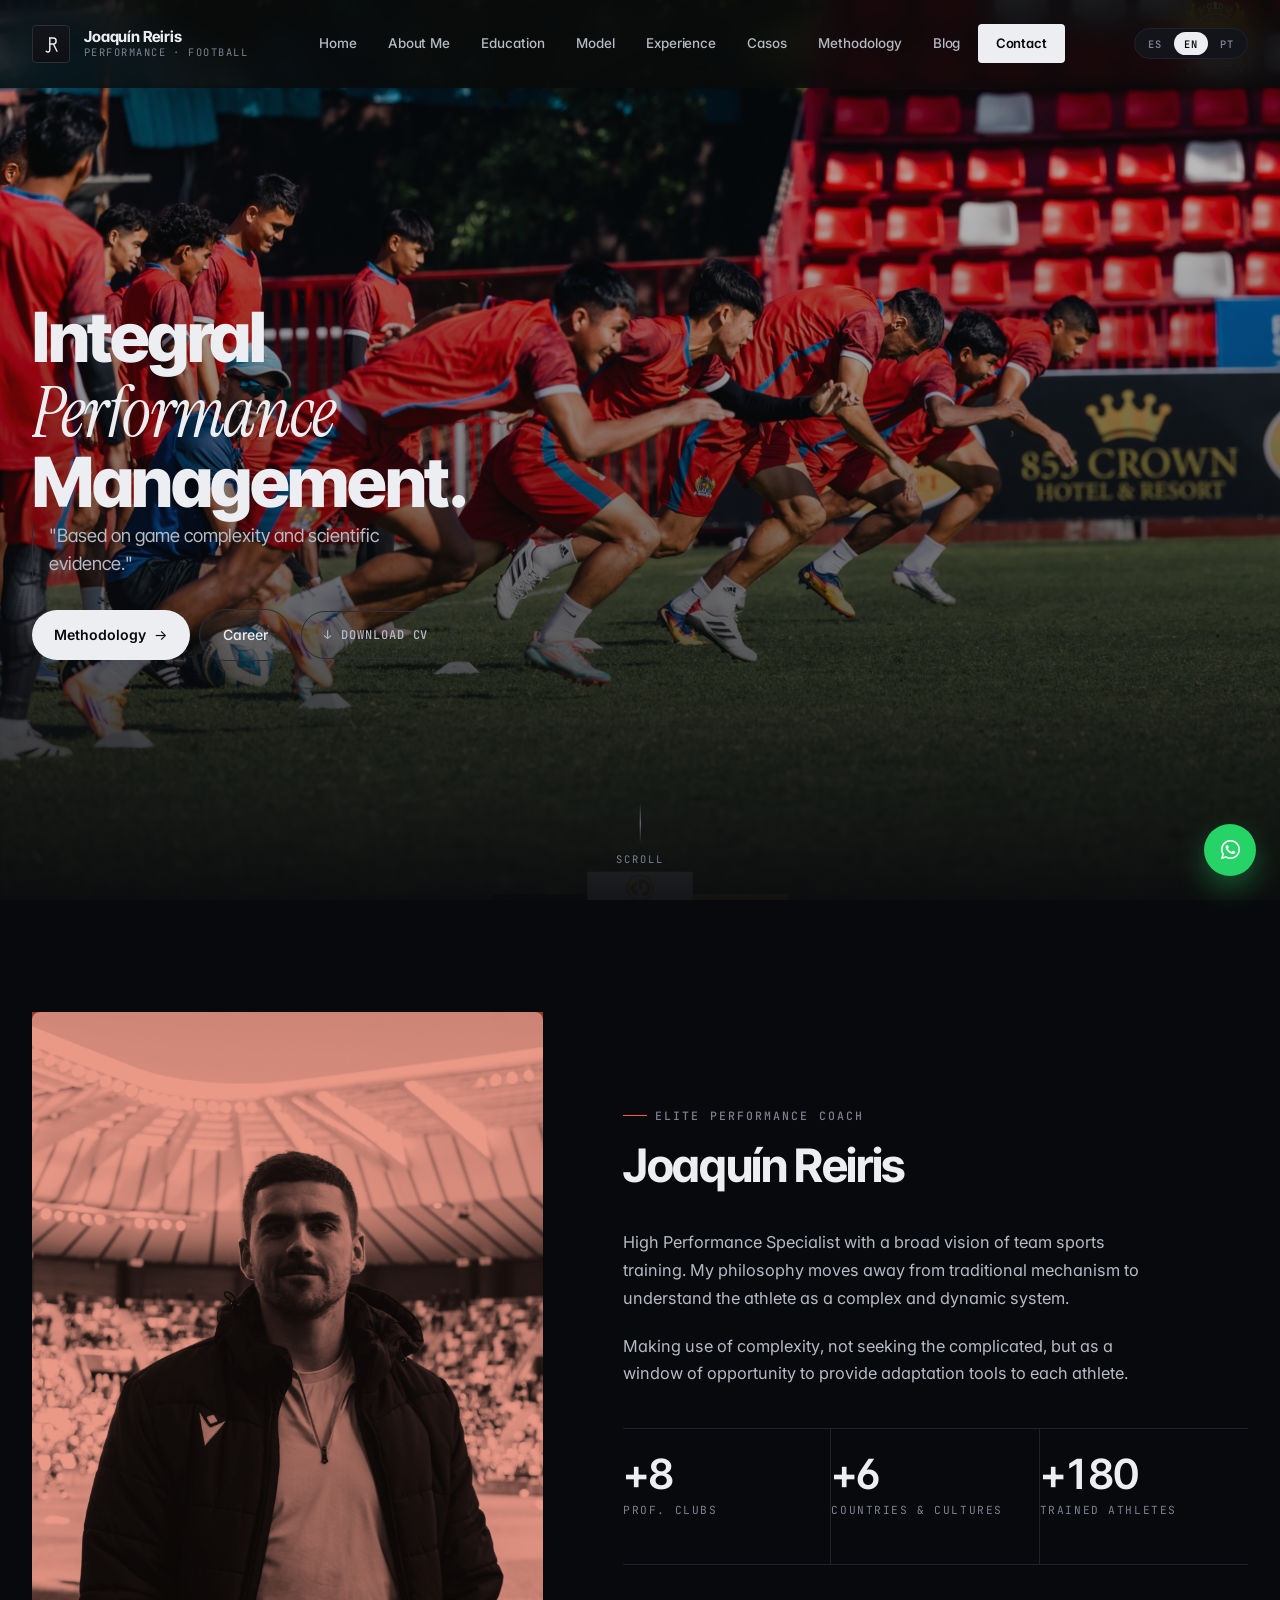
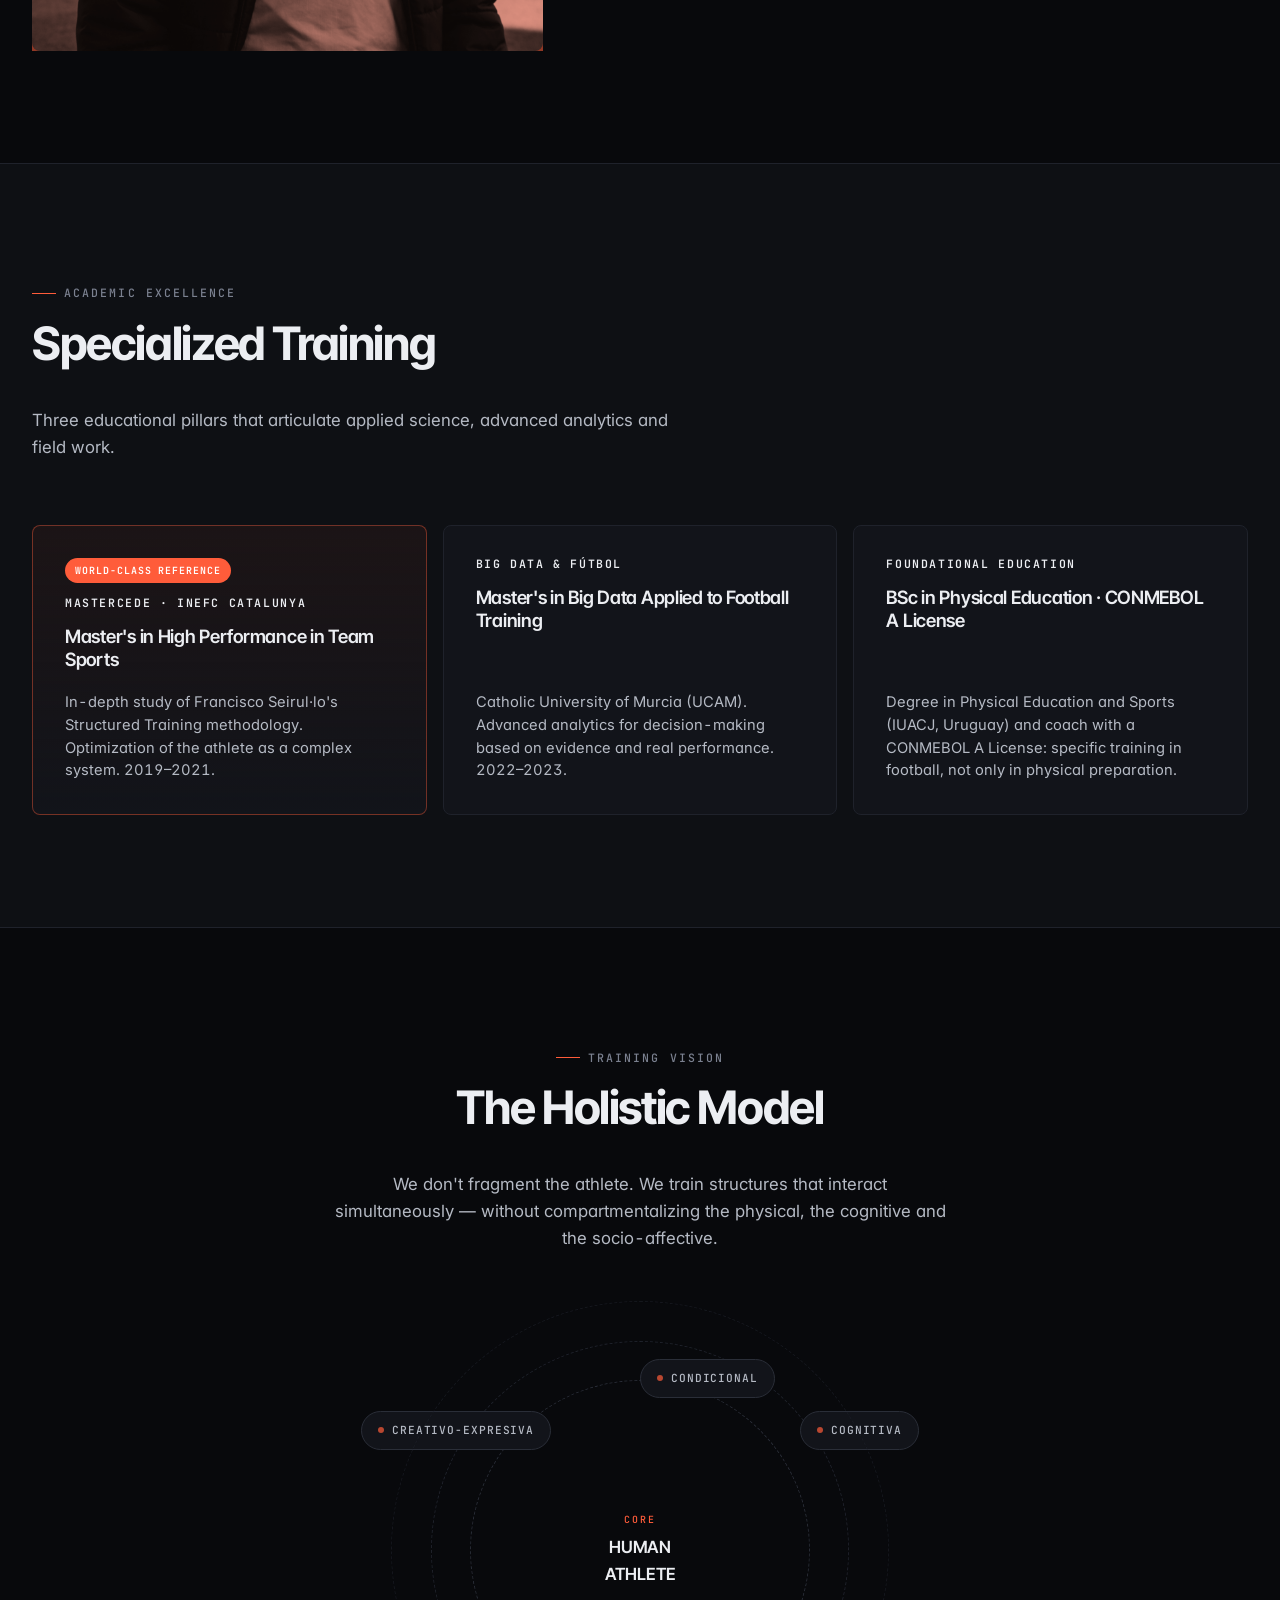
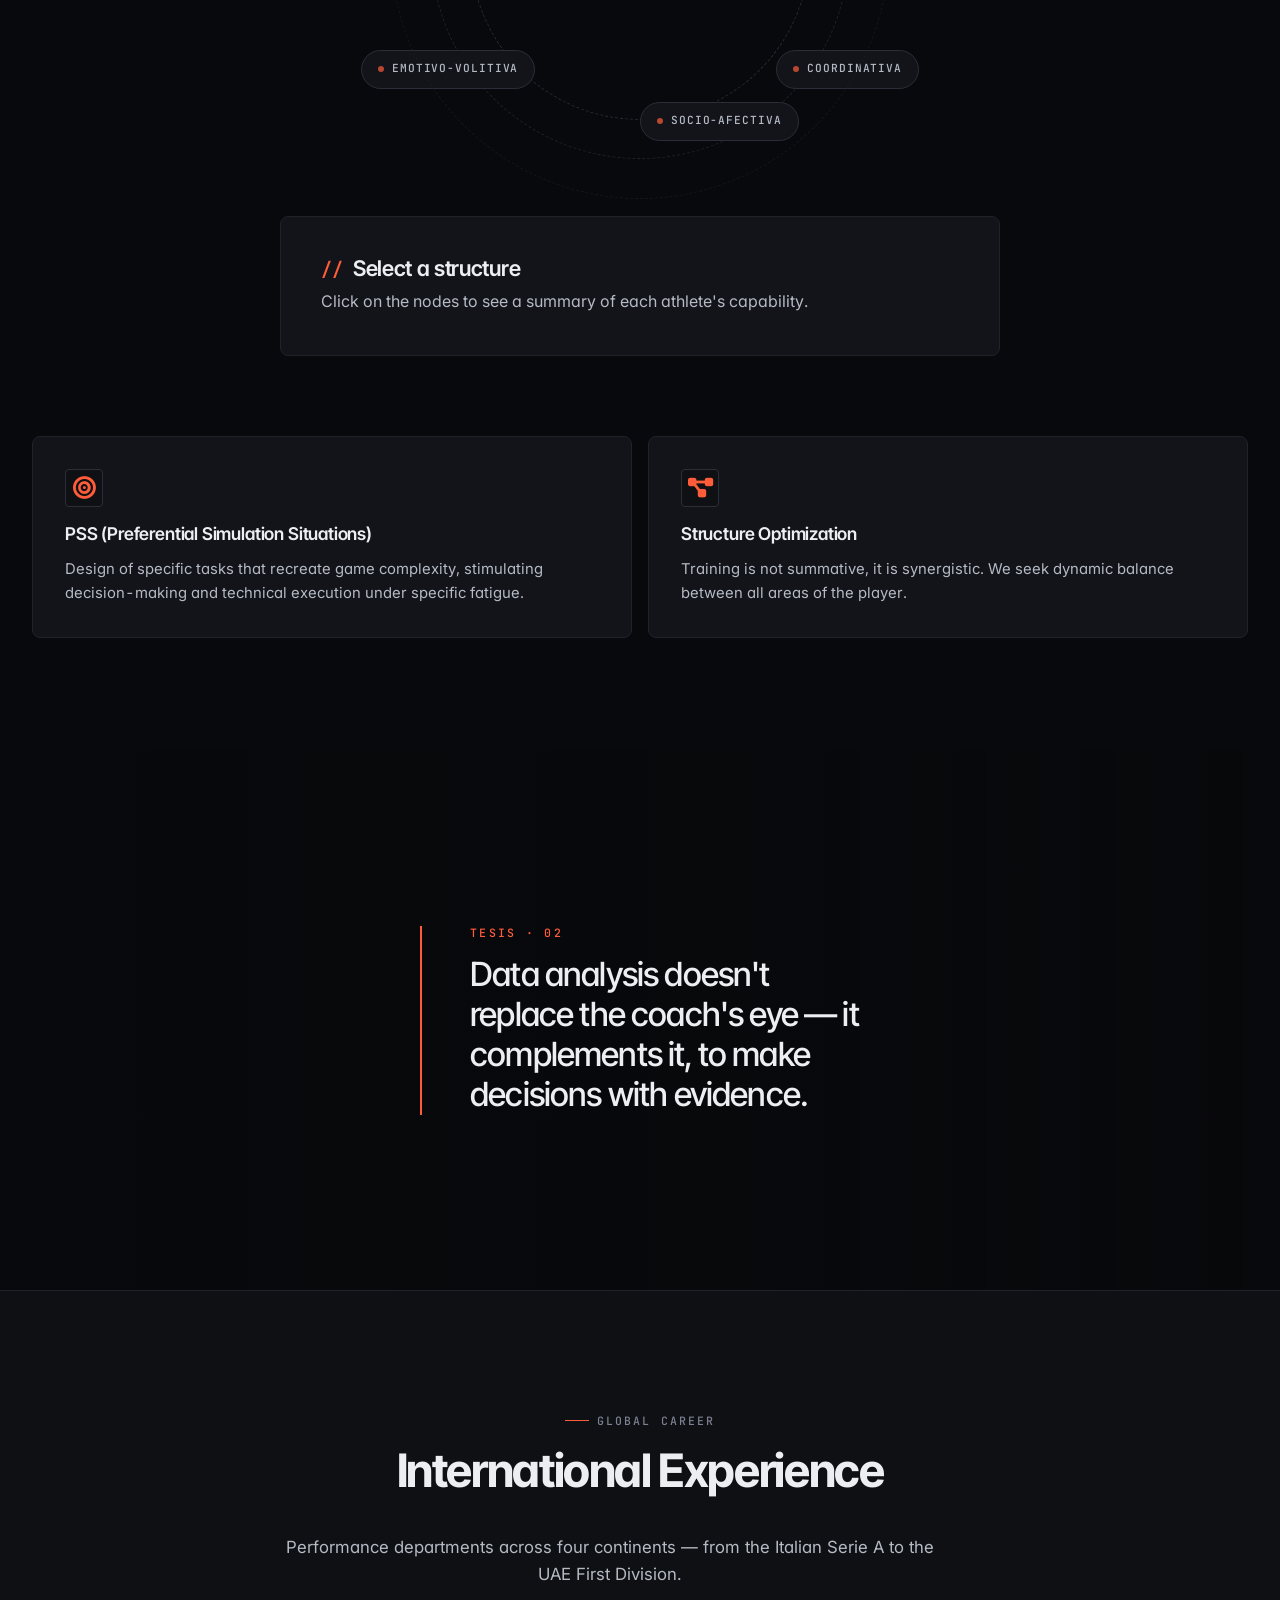
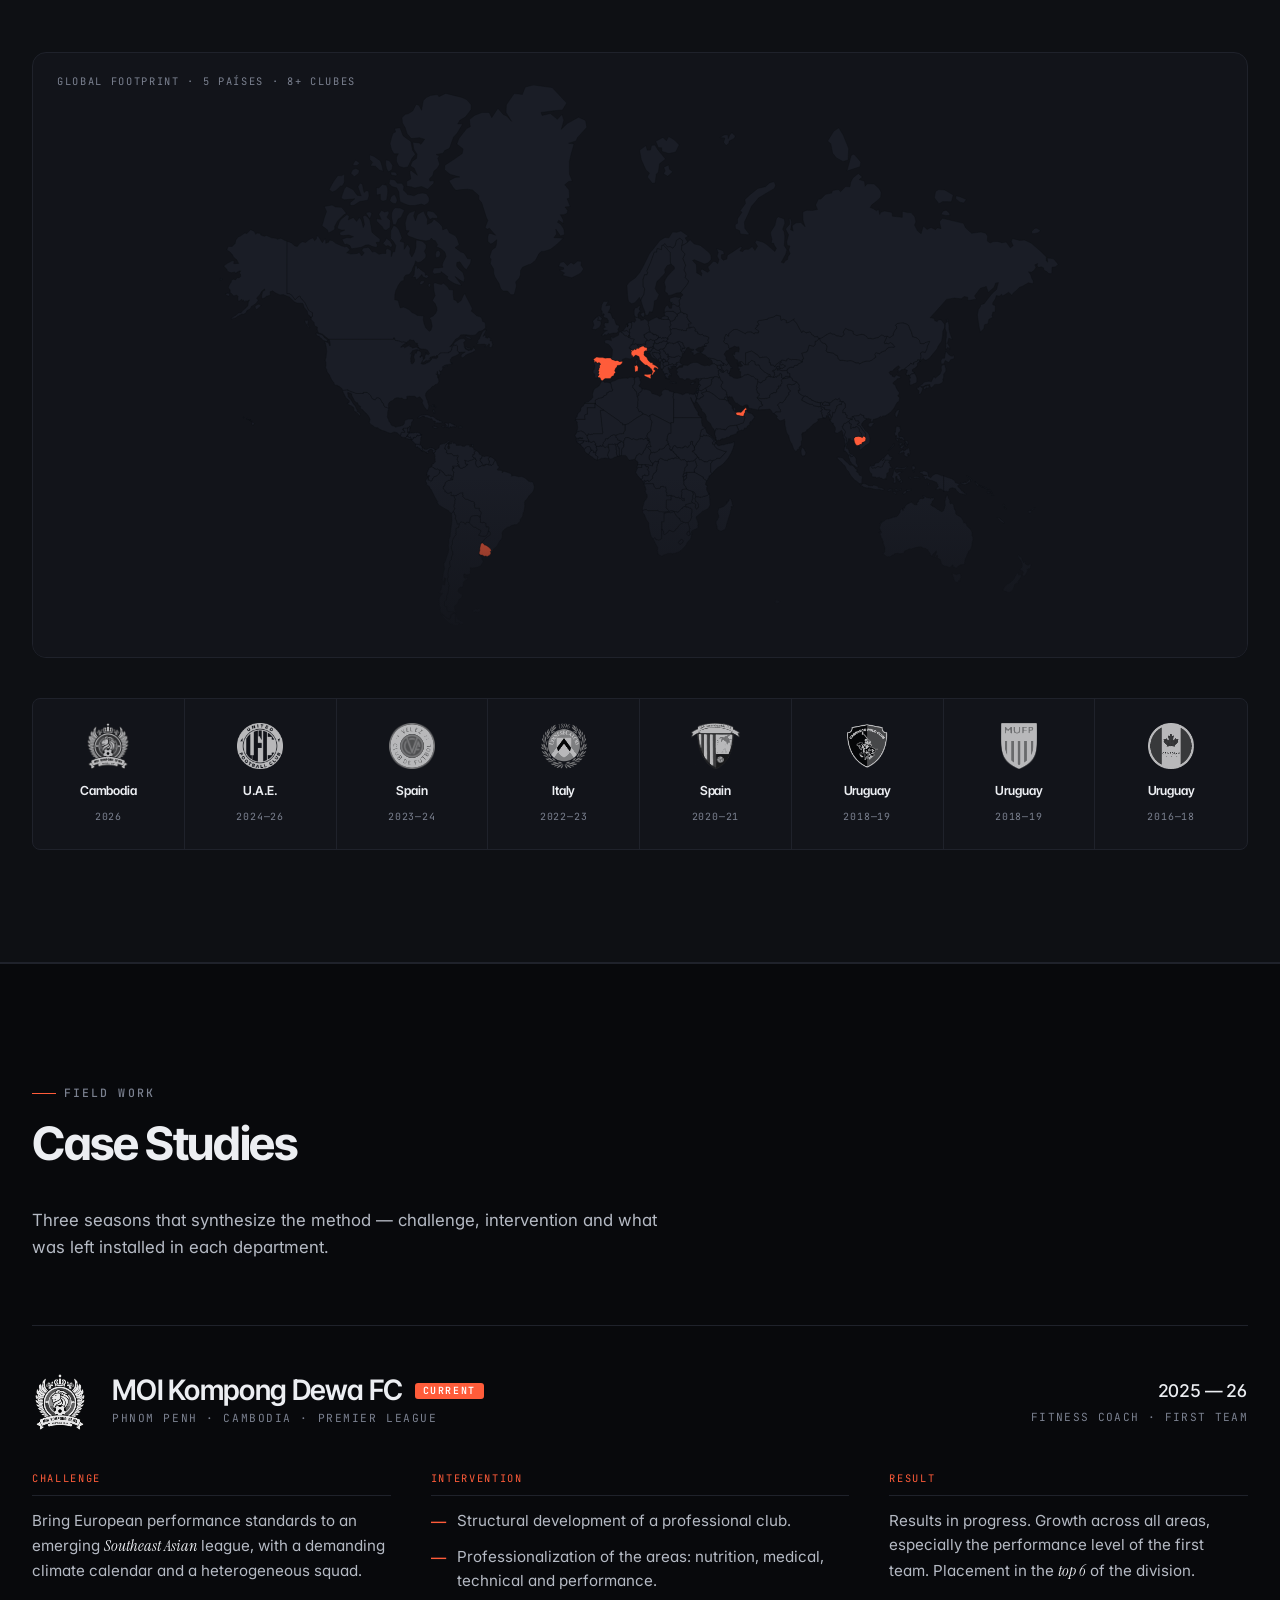
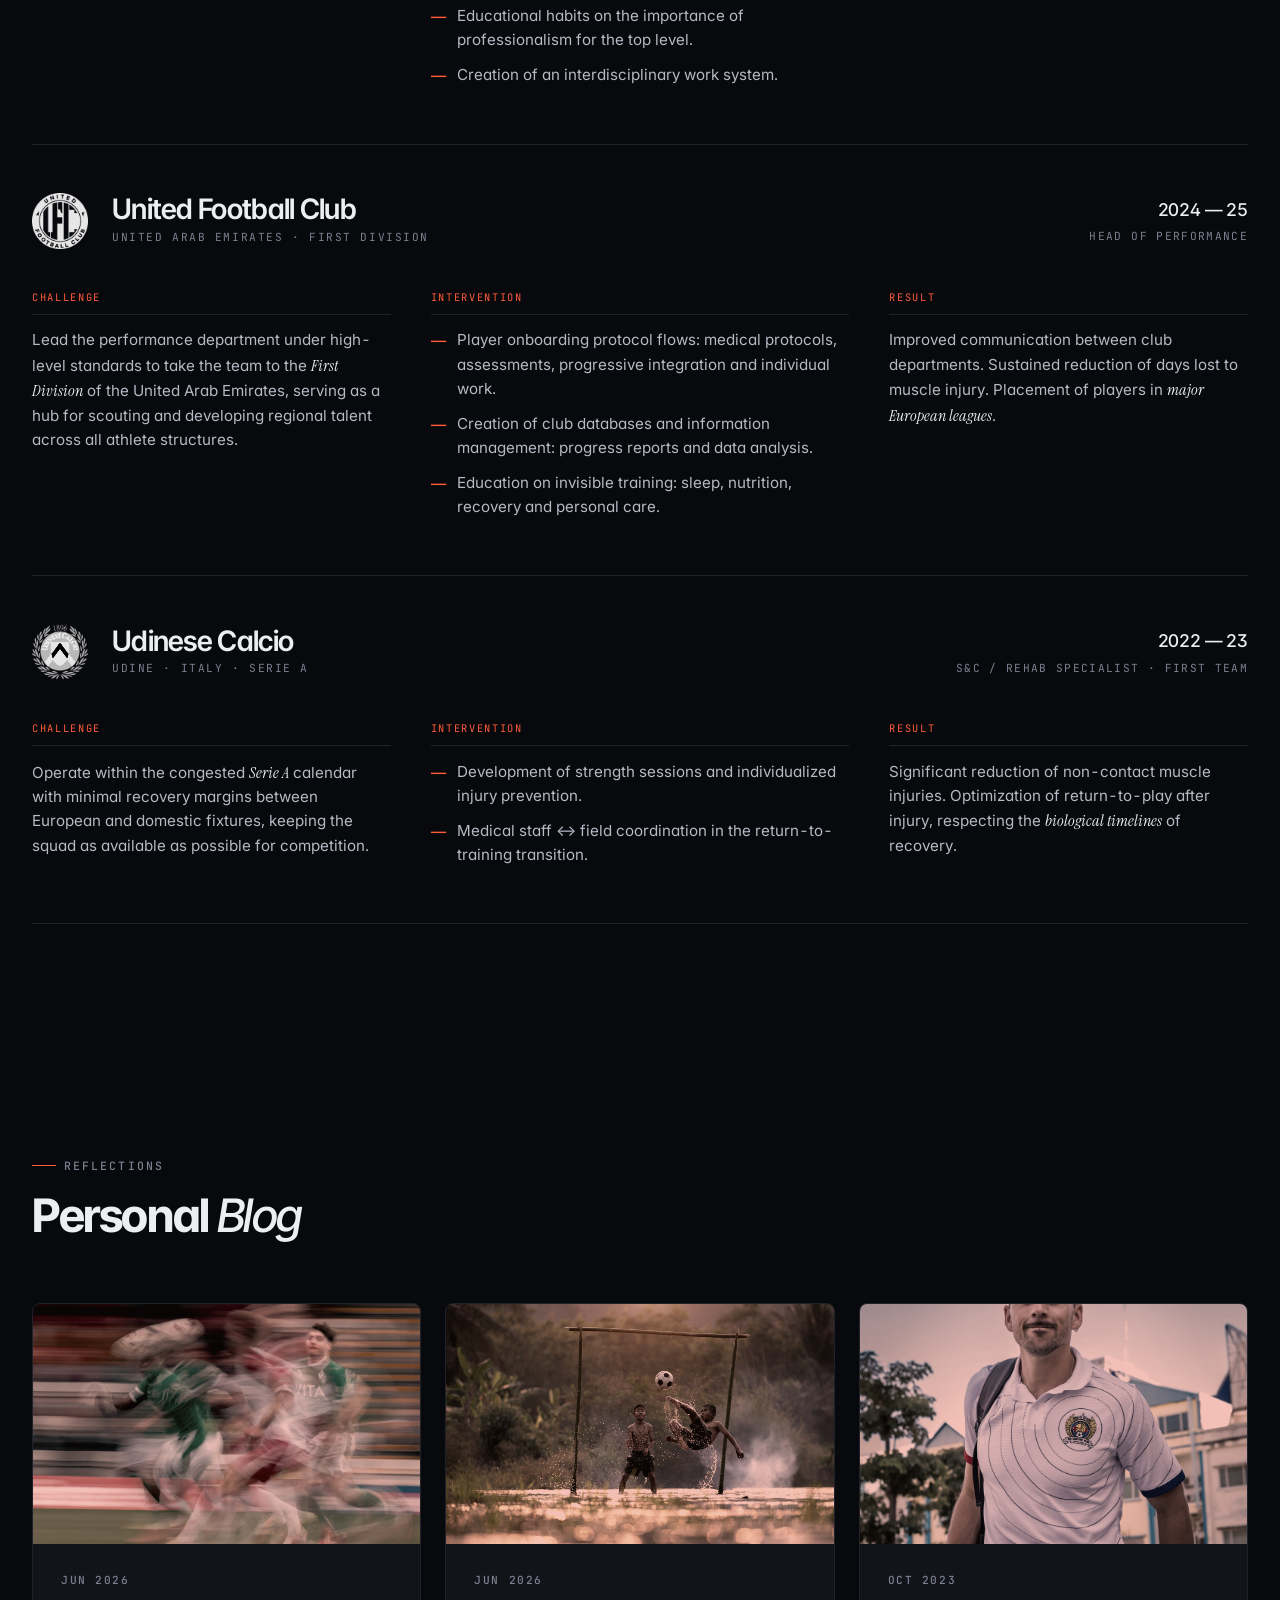
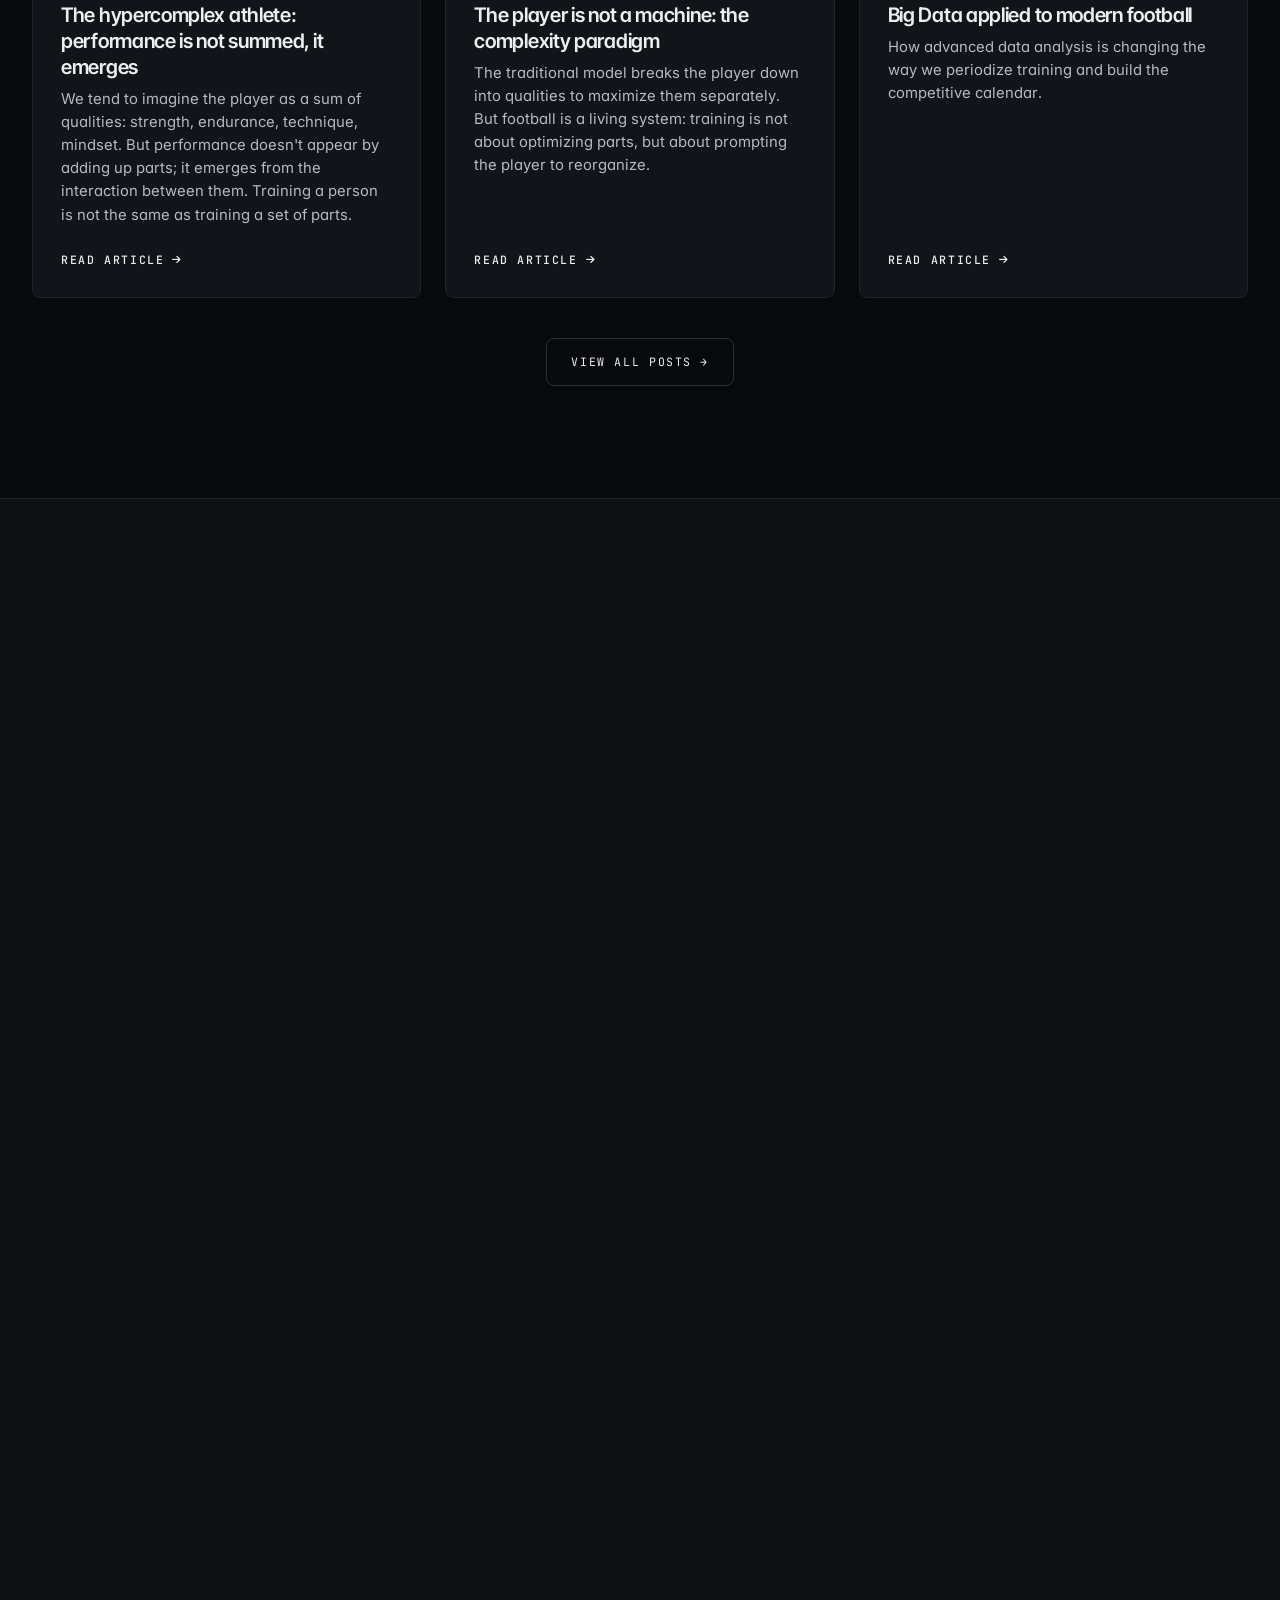
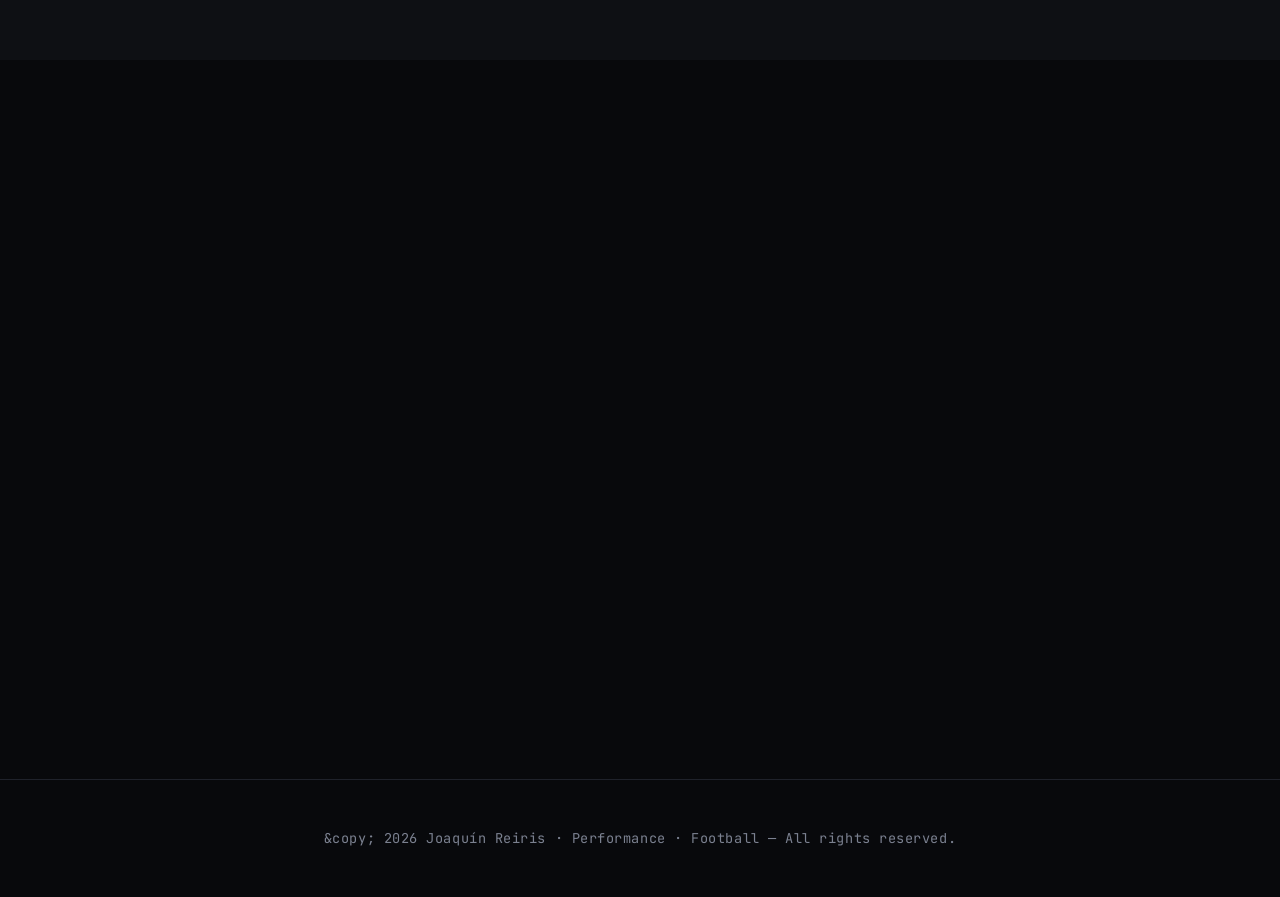
==== index.html @ 6eaf49a7 "Fix index: mapa táctil en móvil, badge sin solaparse, tarjeta de formación reenfocada - main.js: too" ====
<!DOCTYPE html>
<html lang="es">
<head>
    <meta charset="UTF-8">
    <meta name="viewport" content="width=device-width, initial-scale=1.0">
    <title>Joaquín Reiris · Preparador Físico de Fútbol — Performance & Big Data</title>
    <meta name="description" content="Joaquín Reiris, preparador físico de fútbol profesional. Gestión integral del rendimiento, Big Data aplicado y experiencia internacional en Serie A, Emiratos y Sudeste Asiático. Trabajó con Andrea Pirlo.">
    <meta name="keywords" content="preparador físico fútbol, sport scientist football, performance coach, Big Data fútbol, readaptador, strength and conditioning, Joaquín Reiris">
    <meta name="author" content="Joaquín Reiris">
    <meta name="robots" content="index, follow">
    <link rel="canonical" href="https://joaquinreiris.com/">

    <!-- Open Graph (WhatsApp, LinkedIn, Facebook) -->
    <meta property="og:type" content="website">
    <meta property="og:url" content="https://joaquinreiris.com/">
    <meta property="og:title" content="Joaquín Reiris · Preparador Físico de Fútbol — Performance & Big Data">
    <meta property="og:description" content="Gestión integral del rendimiento en fútbol profesional. Experiencia internacional en Serie A, Emiratos y Sudeste Asiático.">
    <meta property="og:image" content="https://joaquinreiris.com/assets/fotos/IMG_4376.JPG">
    <meta property="og:locale" content="es_ES">

    <!-- Twitter Card -->
    <meta name="twitter:card" content="summary_large_image">
    <meta name="twitter:title" content="Joaquín Reiris · Preparador Físico de Fútbol">
    <meta name="twitter:description" content="Gestión integral del rendimiento en fútbol profesional. Performance & Big Data.">
    <meta name="twitter:image" content="https://joaquinreiris.com/assets/fotos/IMG_4376.JPG">

    <!-- Structured data (Google Knowledge Graph) -->
    <script type="application/ld+json">
    {
      "@context": "https://schema.org",
      "@type": "Person",
      "name": "Joaquín Reiris",
      "url": "https://joaquinreiris.com",
      "jobTitle": "Preparador Físico de Fútbol Profesional",
      "email": "reiris.joaquin@gmail.com",
      "nationality": ["Uruguay", "Italia"],
      "knowsAbout": ["Preparación física", "Rendimiento deportivo", "Big Data en fútbol", "Readaptación de lesiones", "Strength and Conditioning"],
      "alumniOf": ["INEFC Catalunya", "Universidad Católica de Murcia (UCAM)", "IUACJ"],
      "sameAs": [
        "https://www.linkedin.com/in/joaquin-reiris-24b04ab2/",
        "https://www.instagram.com/jrob_performance/"
      ]
    }
    </script>

    <!-- Google Fonts: Inter Tight + Inter + JetBrains Mono -->
    <link rel="preconnect" href="https://fonts.googleapis.com">
    <link rel="preconnect" href="https://fonts.gstatic.com" crossorigin>
    <link href="https://fonts.googleapis.com/css2?family=Inter:wght@300;400;500;600;700&family=Inter+Tight:ital,wght@0,400;0,500;0,600;0,700;0,800;1,400;1,500;1,600&family=Instrument+Serif:ital@0;1&family=JetBrains+Mono:wght@400;500;600&display=swap" rel="stylesheet">

    <!-- AOS Library (mantener compatibilidad con animaciones existentes) -->
    <link href="https://unpkg.com/aos@2.3.1/dist/aos.css" rel="stylesheet">

    <!-- Font Awesome -->
    <link rel="stylesheet" href="https://cdnjs.cloudflare.com/ajax/libs/font-awesome/6.4.0/css/all.min.css">

    <link rel="preload" as="image" href="assets/fotos/1T3A6444.jpg">
    <link rel="stylesheet" href="redesign.css">
</head>
<body data-screen-label="01 Home">

    <!-- ============================== NAVBAR ============================== -->
    <nav class="navbar">
        <div class="logo-container">
            <a href="#home" class="logo">
                <svg viewBox="0 0 100 100" class="jr-logo-svg" aria-hidden="true">
                    <path d="M45 25 V75 C45 85 35 85 30 80" fill="none" stroke="currentColor" stroke-width="6" stroke-linecap="round" stroke-linejoin="round"/>
                    <path d="M45 25 H60 C75 25 75 50 60 50 H45 M60 50 L75 80" fill="none" stroke="currentColor" stroke-width="6" stroke-linecap="round" stroke-linejoin="round"/>
                </svg>
                <div class="logo-text">
                    <span class="name">Joaquín Reiris</span>
                    <span class="title">Performance · Football</span>
                </div>
            </a>
        </div>
        <ul class="nav-links">
            <li><a href="#home" data-i18n="nav.home">Inicio</a></li>
            <li><a href="sobre-mi.html" data-i18n="nav.about">Sobre Mí</a></li>
            <li><a href="#academic" data-i18n="nav.academic">Formación</a></li>
            <li><a href="#methods" data-i18n="nav.methods">Metodología</a></li>
            <li><a href="#experience" data-i18n="nav.experience">Experiencia</a></li>
            <li><a href="#cases">Casos</a></li>
            <li><a href="metodologia.html" data-i18n="nav.leadership">Liderazgo</a></li>
            <li><a href="blog.html" data-i18n="nav.blog">Blog</a></li>
            <li><a href="#contact" class="btn-nav" data-i18n="nav.contact">Contacto</a></li>
        </ul>
        <div class="lang-switcher" aria-label="Language switcher">
            <button class="lang-btn active" data-lang="es">ES</button>
            <button class="lang-btn" data-lang="en">EN</button>
            <button class="lang-btn" data-lang="pt">PT</button>
        </div>
        <div class="menu-toggle" aria-label="Open menu">
            <i class="fas fa-bars"></i>
        </div>
    </nav>

    <!-- ============================== HERO ============================== -->
    <section id="home" class="hero" data-screen-label="Hero">
        <div class="hero-overlay"></div>

        <div class="hero-content" data-aos="fade-up" data-aos-duration="900">
            <div class="hero-main">
                <svg viewBox="0 0 100 100" class="hero-logo-large" aria-hidden="true">
                    <path d="M45 25 V75 C45 85 35 85 30 80" fill="none" stroke="currentColor" stroke-width="2.5" stroke-linecap="round" stroke-linejoin="round"/>
                    <path d="M45 25 H60 C75 25 75 50 60 50 H45 M60 50 L75 80" fill="none" stroke="currentColor" stroke-width="2.5" stroke-linecap="round" stroke-linejoin="round"/>
                </svg>

                <h1 class="glitch reveal-lines" data-text="GESTIÓN INTEGRAL DEL RENDIMIENTO" data-i18n="hero.title"><span class="line"><span>Gestión integral</span></span><span class="line"><span>del <em>rendimiento</em>.</span></span></h1>
                <p class="hero-tagline" data-i18n="hero.tagline">Basada en la complejidad del juego y la evidencia científica — al servicio del fútbol de élite.</p>

                <div class="hero-btns">
                    <a href="#methods" class="btn-primary" data-i18n="hero.btn_methods">Ver metodología</a>
                    <a href="#experience" class="btn-secondary" data-i18n="hero.btn_experience">Trayectoria</a>
                    <a href="CV - Joaqu&iacute;n Reiris - ESP.pdf" class="btn-outline" download data-i18n="hero.btn_cv">Descargar CV</a>
                </div>
            </div>
        </div>

        <div class="scroll-indicator">
            <div class="mouse"></div>
            <span>Scroll</span>
        </div>
    </section>

    <!-- ============================== ABOUT ============================== -->
    <section id="about" class="about" data-screen-label="About">
        <div class="container">
            <div class="about-grid">
                <div class="about-image duotone" data-aos="fade-right">
                    <img src="assets/fotos/IMG_4376.JPG" alt="Joaquín Reiris">
                    <div class="image-accent"></div>
                </div>
                <div class="about-text" data-aos="fade-left">
                    <span class="section-subtitle" data-i18n="about.subtitle">Preparador físico de élite</span>
                    <h2 class="section-title" data-i18n="about.title">Joaquín <span>Reiris</span></h2>
                    <p data-i18n="about.p1">Especialista en alto rendimiento con una visión amplia del entrenamiento en deportes de equipo. Mi filosofía se aleja del mecanicismo tradicional para entender al deportista como un sistema complejo y dinámico.</p>
                    <p data-i18n="about.p2">Hacer uso de la complejidad — no buscando lo complicado, sino como una ventana de oportunidad para entregar herramientas reales de adaptación a cada deportista.</p>
                    <div class="stats-grid">
                        <div class="stat-item">
                            <h3 data-i18n="about.stat1_val">9</h3>
                            <p data-i18n="about.stat1_label">Clubes profesionales</p>
                        </div>
                        <div class="stat-item">
                            <h3 data-i18n="about.stat2_val">6</h3>
                            <p data-i18n="about.stat2_label">Países &amp; culturas</p>
                        </div>
                        <div class="stat-item">
                            <h3 data-i18n="about.stat3_val">12</h3>
                            <p data-i18n="about.stat3_label">Temporadas en activo</p>
                        </div>
                    </div>
                </div>
            </div>
        </div>
    </section>

    <!-- ============================== ACADEMIC ============================== -->
    <section id="academic" class="academic" data-screen-label="Academic">
        <div class="container">
            <div class="section-header" data-aos="fade-up">
                <span class="section-subtitle" data-i18n="academic.subtitle">Excelencia académica</span>
                <h2 class="section-title" data-i18n="academic.title">Formación <span>especializada</span></h2>
                <p class="header-desc" data-i18n="academic.desc">Tres pilares formativos que articulan ciencia aplicada, analítica avanzada y trabajo de campo.</p>
            </div>
            <div class="academic-grid">
                <div class="academic-card featured" data-aos="fade-up">
                    <div class="card-tag" data-i18n="academic.tag">Referente Mundial</div>
                    <h3>MASTERCEDE · INEFC Catalunya</h3>
                    <p class="degree" data-i18n="academic.deg1">Máster en Alto Rendimiento en Deportes de Equipo</p>
                    <p class="description" data-i18n="academic.desc1">Profundización en la metodología del Entrenamiento Estructurado de Francisco Seirul·lo. Optimización del deportista como sistema complejo. 2019–2021.</p>
                </div>
                <div class="academic-card" data-aos="fade-up" data-aos-delay="100">
                    <h3>Big Data &amp; Fútbol</h3>
                    <p class="degree" data-i18n="academic.deg2">Máster en Big Data Aplicado al Entrenamiento en Fútbol</p>
                    <p class="description" data-i18n="academic.desc2">Universidad Católica de Murcia (UCAM). Analítica avanzada para la toma de decisiones basada en evidencia y rendimiento real. 2022–2023.</p>
                </div>
                <div class="academic-card" data-aos="fade-up" data-aos-delay="200">
                    <h3 data-i18n="academic.kicker3">Formación de base</h3>
                    <p class="degree" data-i18n="academic.deg3">Licenciatura en Educación Física · Licencia A CONMEBOL</p>
                    <p class="description" data-i18n="academic.desc3">Licenciado en Educación Física y Deportes (IUACJ, Uruguay) y entrenador con Licencia A CONMEBOL: formación específica en fútbol, no solo en preparación física.</p>
                </div>
            </div>
        </div>
    </section>

    <!-- ============================== METHODS — Holistic ============================== -->
    <section id="methods" class="methods" data-screen-label="Methods">
        <div class="container">
            <div class="section-header center" data-aos="fade-up">
                <span class="section-subtitle" data-i18n="methods.subtitle">Visión del entrenamiento</span>
                <h2 class="section-title" data-i18n="methods.title">El modelo <span>holístico</span></h2>
                <p class="header-desc" data-i18n="methods.desc">No fragmentamos al deportista. Entrenamos estructuras que interactúan simultáneamente — sin compartimentar lo físico, lo cognitivo y lo socio-afectivo.</p>
            </div>

            <div class="structures-container">
                <div class="structure-circle" data-aos="zoom-in">
                    <div class="center-text" data-i18n="methods.center">Humano<br>Deportista</div>
                    <div class="structure-node n1" data-aos="fade-up" data-aos-delay="300" data-struct="condicional"><span>Condicional</span></div>
                    <div class="structure-node n2" data-aos="fade-up" data-aos-delay="400" data-struct="cognitiva"><span>Cognitiva</span></div>
                    <div class="structure-node n3" data-aos="fade-up" data-aos-delay="500" data-struct="coordinativa"><span>Coordinativa</span></div>
                    <div class="structure-node n4" data-aos="fade-up" data-aos-delay="600" data-struct="socio-afectiva"><span>Socio-afectiva</span></div>
                    <div class="structure-node n5" data-aos="fade-up" data-aos-delay="700" data-struct="emotivo-volitiva"><span>Emotivo-volitiva</span></div>
                    <div class="structure-node n6" data-aos="fade-up" data-aos-delay="800" data-struct="creativo-expresiva"><span>Creativo-expresiva</span></div>
                </div>
            </div>

            <div id="structure-info" class="structure-info-box" data-aos="fade-up">
                <h4 id="info-title" data-i18n="struct.info_title">Selecciona una estructura</h4>
                <p id="info-desc" data-i18n="struct.info_desc">Haz clic en los nodos para ver el resumen de cada capacidad del deportista.</p>
            </div>

            <div class="methods-grid secondary">
                <div class="method-card" data-aos="fade-right">
                    <div class="card-icon"><i class="fas fa-bullseye"></i></div>
                    <h3 data-i18n="methods.card1_title">SSP — Situaciones Simuladoras Preferenciales</h3>
                    <p data-i18n="methods.card1_desc">Diseño de tareas específicas que recrean la complejidad del juego, estimulando la toma de decisiones y la ejecución técnica bajo fatiga específica.</p>
                </div>
                <div class="method-card" data-aos="fade-left">
                    <div class="card-icon"><i class="fas fa-diagram-project"></i></div>
                    <h3 data-i18n="methods.card2_title">Optimización de estructuras</h3>
                    <p data-i18n="methods.card2_desc">El entrenamiento no es sumatorio, es sinérgico. Buscamos el equilibrio dinámico entre todas las áreas del jugador.</p>
                </div>
            </div>
        </div>
    </section>

    <!-- ============================== QUOTE PARALLAX ============================== -->
    <section class="quote-parallax" data-screen-label="Quote">
        <div class="parallax-overlay"></div>
        <div class="container">
            <blockquote data-aos="fade-up" data-i18n="quote.text">
                El análisis de datos no sustituye al ojo del entrenador — lo complementa, para tomar decisiones con evidencia.
            </blockquote>
        </div>
    </section>

    <!-- ============================== EXPERIENCE — World Map ============================== -->
    <section id="experience" class="experience" data-screen-label="Experience">
        <div class="container">
            <div class="section-header" data-aos="fade-up">
                <span class="section-subtitle" data-i18n="exp.subtitle">Trayectoria global</span>
                <h2 class="section-title" data-i18n="exp.title">Experiencia <span>internacional</span></h2>
                <p class="header-desc" data-i18n="exp.desc">Departamentos de rendimiento en cuatro continentes — desde la Serie A italiana hasta la Primera División de Emiratos Árabes Unidos.</p>
            </div>

            <div id="map-container" class="map-wrapper" data-aos="zoom-in">
                <div class="map-overlay">
                    <div id="map-tooltip" class="map-tooltip"></div>
                </div>
                <div id="world-map"></div>
            </div>

            <!-- Tira de escudos por país -->
            <div class="exp-logos" data-aos="fade-up">
                <a class="exp-logo" href="sobre-mi.html">
                    <img src="assets/squads/MOI_Kompong_Dewa.png" alt="MOI Kompong Dewa FC">
                    <span class="exp-logo-c" data-i18n="country.cambodia">Camboya</span>
                    <span class="exp-logo-y">2026</span>
                </a>
                <a class="exp-logo" href="sobre-mi.html">
                    <img class="white-logo" src="assets/squads/United FC.png" alt="United FC">
                    <span class="exp-logo-c" data-i18n="country.uae">Emiratos Á. U.</span>
                    <span class="exp-logo-y">2024—26</span>
                </a>
                <a class="exp-logo" href="sobre-mi.html">
                    <img src="assets/squads/Velez.png" alt="Vélez CF">
                    <span class="exp-logo-c" data-i18n="country.spain">España</span>
                    <span class="exp-logo-y">2023—24</span>
                </a>
                <a class="exp-logo" href="sobre-mi.html">
                    <img src="assets/squads/Udinese.png" alt="Udinese Calcio">
                    <span class="exp-logo-c" data-i18n="country.italy">Italia</span>
                    <span class="exp-logo-y">2022—23</span>
                </a>
                <a class="exp-logo" href="sobre-mi.html">
                    <img src="assets/squads/SanBartolome.png" alt="San Bartolomé CF">
                    <span class="exp-logo-c" data-i18n="country.spain">España</span>
                    <span class="exp-logo-y">2020—21</span>
                </a>
                <a class="exp-logo" href="sobre-mi.html">
                    <img src="assets/squads/Carrasco.png" alt="Carrasco Polo Club">
                    <span class="exp-logo-c" data-i18n="country.uruguay">Uruguay</span>
                    <span class="exp-logo-y">2018—19</span>
                </a>
                <a class="exp-logo" href="sobre-mi.html">
                    <img src="assets/squads/MUFP.png" alt="Mutual Uruguaya de Futbolistas Profesionales">
                    <span class="exp-logo-c" data-i18n="country.uruguay">Uruguay</span>
                    <span class="exp-logo-y">2018—19</span>
                </a>
                <a class="exp-logo" href="sobre-mi.html">
                    <img src="assets/squads/Canadian.png" alt="Canadian Soccer Club">
                    <span class="exp-logo-c" data-i18n="country.uruguay">Uruguay</span>
                    <span class="exp-logo-y">2016—18</span>
                </a>
            </div>
        </div>
    </section>

    <!-- ============================== CASES ============================== -->
    <section id="cases" class="cases" data-screen-label="Cases">
        <div class="container">
            <div class="section-header" data-aos="fade-up">
                <span class="section-subtitle" data-i18n="cases.subtitle">Trabajo en campo</span>
                <h2 class="section-title" data-i18n="cases.title">Casos</h2>
                <p class="header-desc" data-i18n="cases.desc">Tres temporadas que sintetizan el método — reto, intervención y lo que quedó instalado en cada departamento.</p>
            </div>

            <div class="cases-list">

                <article class="case" data-aos="fade-up">
                    <header class="case-head">
                        <img class="case-logo" src="assets/squads/MOI_Kompong_Dewa.png" alt="MOI Kompong Dewa FC">
                        <div class="case-title">
                            <h3>MOI Kompong Dewa FC <span class="case-now" data-i18n="cases.now">Actual</span></h3>
                            <span class="case-meta" data-i18n="case1.meta">Phnom Penh · Camboya · Premier League</span>
                        </div>
                        <div class="case-period">
                            <span class="case-period-num">2025 — 26</span>
                            <span class="case-period-role" data-i18n="case1.role">Preparador Físico · 1.er equipo</span>
                        </div>
                    </header>
                    <div class="case-body">
                        <div class="case-col">
                            <span class="case-col-k" data-i18n="cases.k_challenge">Reto</span>
                            <p data-i18n="case1.challenge">Llevar estándares de rendimiento europeos a una liga emergente del <em>sudeste asiático</em>, con calendario climatológico exigente y plantilla heterogénea.</p>
                        </div>
                        <div class="case-col">
                            <span class="case-col-k" data-i18n="cases.k_intervention">Intervención</span>
                            <ul>
                                <li data-i18n="case1.int1">Desarrollo estructural de un club profesional.</li>
                                <li data-i18n="case1.int2">Profesionalización de las áreas: nutrición, médica, técnica y rendimiento.</li>
                                <li data-i18n="case1.int3">Hábitos educativos sobre la importancia del profesionalismo para el alto nivel.</li>
                                <li data-i18n="case1.int4">Creación de un sistema de trabajo interdisciplinar.</li>
                            </ul>
                        </div>
                        <div class="case-col">
                            <span class="case-col-k" data-i18n="cases.k_result">Resultado</span>
                            <p data-i18n="case1.result">Resultados en desarrollo. Crecimiento de todas las áreas, especialmente el nivel de performance del 1.er equipo. Ubicación en los <em>6 primeros puestos</em> de la divisional.</p>
                        </div>
                    </div>
                </article>

                <article class="case" data-aos="fade-up">
                    <header class="case-head">
                        <img class="case-logo white-logo" src="assets/squads/United FC.png" alt="United FC">
                        <div class="case-title">
                            <h3>United Football Club</h3>
                            <span class="case-meta" data-i18n="case2.meta">Emiratos Árabes Unidos · 1.ª División</span>
                        </div>
                        <div class="case-period">
                            <span class="case-period-num">2024 — 25</span>
                            <span class="case-period-role" data-i18n="case2.role">Head of Performance</span>
                        </div>
                    </header>
                    <div class="case-body">
                        <div class="case-col">
                            <span class="case-col-k" data-i18n="cases.k_challenge">Reto</span>
                            <p data-i18n="case2.challenge">Liderar el departamento de rendimiento bajo estándares de alto nivel para llevar al equipo a la <em>Primera División</em> de los Emiratos Árabes Unidos, siendo sede de captación y desarrollo de talentos de la región en todas las estructuras del deportista.</p>
                        </div>
                        <div class="case-col">
                            <span class="case-col-k" data-i18n="cases.k_intervention">Intervención</span>
                            <ul>
                                <li data-i18n="case2.int1">Flujos protocolares de incorporación de jugadores: protocolos médicos, evaluaciones, integración progresiva y trabajos individuales.</li>
                                <li data-i18n="case2.int2">Creación de bases de datos del club y gestión de la información: informes de evolución y análisis de datos.</li>
                                <li data-i18n="case2.int3">Educación del entrenamiento invisible: sueño, nutrición, recuperación y cuidado personal.</li>
                            </ul>
                        </div>
                        <div class="case-col">
                            <span class="case-col-k" data-i18n="cases.k_result">Resultado</span>
                            <p data-i18n="case2.result">Mejora de la comunicación entre departamentos del club. Reducción sostenida de jornadas perdidas por lesión muscular. Inserción de futbolistas en <em>grandes ligas europeas</em>.</p>
                        </div>
                    </div>
                </article>

                <article class="case" data-aos="fade-up">
                    <header class="case-head">
                        <img class="case-logo" src="assets/squads/Udinese.png" alt="Udinese Calcio">
                        <div class="case-title">
                            <h3>Udinese Calcio</h3>
                            <span class="case-meta" data-i18n="case3.meta">Udine · Italia · Serie A</span>
                        </div>
                        <div class="case-period">
                            <span class="case-period-num">2022 — 23</span>
                            <span class="case-period-role" data-i18n="case3.role">S&amp;C / Readaptador · 1.er equipo</span>
                        </div>
                    </header>
                    <div class="case-body">
                        <div class="case-col">
                            <span class="case-col-k" data-i18n="cases.k_challenge">Reto</span>
                            <p data-i18n="case3.challenge">Operar dentro del calendario congestionado de <em>Serie A</em> con márgenes mínimos de recuperación entre partidos europeos y domésticos, manteniendo a la plantilla con la mayor disposición posible para la competencia.</p>
                        </div>
                        <div class="case-col">
                            <span class="case-col-k" data-i18n="cases.k_intervention">Intervención</span>
                            <ul>
                                <li data-i18n="case3.int1">Desarrollo de las sesiones de fuerza y prevención individualizada de lesiones.</li>
                                <li data-i18n="case3.int2">Coordinación cuerpo médico ↔ campo en la transición de retornos a entrenamiento.</li>
                            </ul>
                        </div>
                        <div class="case-col">
                            <span class="case-col-k" data-i18n="cases.k_result">Resultado</span>
                            <p data-i18n="case3.result">Reducción significativa de lesiones musculares sin contacto. Optimización de la reinserción deportiva post-lesión para respetar los <em>tiempos biológicos</em> de recuperación.</p>
                        </div>
                    </div>
                </article>

            </div>
        </div>
    </section>

    <!-- ============================== BLOG ============================== -->
    <section id="blog" class="blog" data-screen-label="Blog">
        <div class="container">
            <div class="section-header" data-aos="fade-up">
                <span class="section-subtitle" data-i18n="blog.subtitle">Reflexiones</span>
                <h2 class="section-title" data-i18n="blog.title">Blog <span>personal</span></h2>
            </div>
            <div class="blog-grid" data-limit="3">
                <!-- Las tarjetas se generan desde posts.json vía blog.js (solo las 3 más recientes) -->
            </div>
            <div class="blog-viewall-wrap">
                <a href="blog.html" class="blog-viewall" data-i18n="blog.viewall">Ver todo el blog</a>
            </div>
        </div>
    </section>

    <!-- ============================== CV VIEWER ============================== -->
    <section id="cv-viewer" class="cv-viewer" data-screen-label="CV">
        <div class="container">
            <div class="section-header" data-aos="fade-up">
                <span class="section-subtitle" data-i18n="cv.subtitle">Documentación</span>
                <h2 class="section-title" data-i18n="cv.title">Currículum <span>Vitae</span></h2>
            </div>
            <div class="pdf-container" data-aos="zoom-in">
                <iframe src="CV - Joaqu&iacute;n Reiris - ESP.pdf" width="100%" height="780px" title="CV Joaqu&iacute;n Reiris"></iframe>
            </div>
        </div>
    </section>

    <!-- ============================== CONTACT ============================== -->
    <section id="contact" class="contact" data-screen-label="Contact">
        <div class="container">
            <div class="contact-box" data-aos="fade-up">
                <div class="contact-info">
                    <h2 data-i18n="contact.title">¿Hablamos de <span>rendimiento</span>?</h2>
                    <p data-i18n="contact.p">Contáctame para consultorías de Big Data, planes de preparación física o colaboraciones en clubes y staffs técnicos.</p>
                    <div class="social-links">
                        <a href="https://www.linkedin.com/in/joaquin-reiris-24b04ab2/" target="_blank" rel="noopener" aria-label="LinkedIn"><i class="fab fa-linkedin-in"></i></a>
                        <a href="https://www.instagram.com/jrob_performance/" target="_blank" rel="noopener" aria-label="Instagram"><i class="fab fa-instagram"></i></a>
                    </div>
                </div>
                <form class="contact-form" id="contact-form">
                    <div class="form-group">
                        <label for="cf-name" data-i18n="form.name">Nombre</label>
                        <input id="cf-name" name="name" type="text" placeholder="Nombre completo" data-i18n-ph="form.name_ph" required>
                    </div>
                    <div class="form-group">
                        <label for="cf-email" data-i18n="form.email">Email</label>
                        <input id="cf-email" name="email" type="email" placeholder="correo@dominio.com" data-i18n-ph="form.email_ph" required>
                    </div>
                    <div class="form-group">
                        <label for="cf-msg" data-i18n="form.msg">Mensaje</label>
                        <textarea id="cf-msg" name="message" placeholder="Cuéntame sobre el proyecto, club o consultoría..." data-i18n-ph="form.msg_ph" rows="4" required></textarea>
                    </div>
                    <button type="submit" class="btn-primary" data-i18n="contact.btn">Enviar mensaje</button>
                    <p id="form-status" class="form-status" aria-live="polite"></p>
                </form>
            </div>
        </div>
    </section>

    <!-- ============================== FOOTER ============================== -->
    <footer>
        <div class="container">
            <p data-i18n="footer.rights">© 2026 Joaquín Reiris · Performance · Football — Todos los derechos reservados.</p>
        </div>
    </footer>

    <!-- WhatsApp Floating -->
    <a href="https://wa.me/971501505371" class="whatsapp-float" target="_blank" aria-label="WhatsApp">
        <i class="fab fa-whatsapp"></i>
    </a>

    <!-- AOS Script -->
    <script src="https://unpkg.com/aos@2.3.1/dist/aos.js"></script>
    <script>
      window.addEventListener('DOMContentLoaded', () => {
        if (window.AOS) AOS.init({ duration: 800, once: true, easing: 'ease-out-cubic' });
        const nav = document.querySelector('.navbar');
        const onScroll = () => nav.classList.toggle('scrolled', window.scrollY > 8);
        window.addEventListener('scroll', onScroll, { passive: true });
        onScroll();
      });
    </script>
    <script>
      document.getElementById('contact-form').addEventListener('submit', async function(e) {
        e.preventDefault();
        const btn    = this.querySelector('button[type="submit"]');
        const status = document.getElementById('form-status');
        btn.disabled = true;
        btn.textContent = 'Enviando…';
        status.className = 'form-status';
        status.textContent = '';
        try {
          const res = await fetch('https://formspree.io/f/xqejrqgy', {
            method: 'POST',
            headers: { 'Accept': 'application/json' },
            body: new FormData(this)
          });
          if (res.ok) {
            status.className = 'form-status ok';
            status.textContent = 'Mensaje enviado. Te responderé pronto.';
            this.reset();
          } else {
            throw new Error();
          }
        } catch {
          status.className = 'form-status err';
          status.textContent = 'Error al enviar. Escríbeme directamente a reiris.joaquin@gmail.com';
        } finally {
          btn.disabled = false;
          btn.textContent = 'Enviar mensaje';
        }
      });
    </script>
    <!-- main.js original: dibuja el mapa mundial, gestiona idiomas, tooltips, modal y nodos del modelo holístico -->
    <script src="main.js"></script>
    <!-- blog.js: renderiza las entradas del blog desde posts.json -->
    <script src="blog.js"></script>
</body>
</html>
---- redesign.css ----
/* =========================================================
   JR — Performance Lab Redesign
   Mantiene todos los selectores que usa main.js + AOS
   ========================================================= */

:root {
  /* Palette */
  --bg:          #08090C;
  --bg-2:        #0E1014;
  --surface:     #12141A;
  --surface-2:   #181B22;
  --line:        #1F222B;
  --line-2:      #2A2E38;
  --text:        #ECEEF2;
  --text-2:      #B5BAC4;
  --text-3:      #7B8190;
  --muted:       #5C6271;

  /* Accents */
  --primary:     #FF5C3A;        /* coral quemado — firma cromática */
  --primary-2:   #FF7A5C;
  --primary-d:   #D9461F;
  --primary-soft:#3A1F18;
  --data:        #FFE5C2;        /* cream highlight, uso muy puntual */
  --warn:        #FFB54C;
  --accent-gradient: linear-gradient(135deg, #FF5C3A 0%, #D9461F 100%);

  /* Type */
  --font-display: "Inter Tight", "Inter", system-ui, sans-serif;
  --font-main:    "Inter", system-ui, sans-serif;
  --font-mono:    "JetBrains Mono", ui-monospace, "SF Mono", Menlo, monospace;
  --font-heading: var(--font-display);

  /* Geometry */
  --radius-sm: 4px;
  --radius:    8px;
  --radius-lg: 14px;
  --container: 1280px;

  /* Compat con CSS antiguo (no romper algo) */
  --secondary: #1a1a1a;
  --dark-bg: var(--bg);
  --dark-surface: var(--surface);
  --text-main: var(--text);
  --text-muted: var(--text-3);
  --text-light: var(--text-2);
}

* { margin:0; padding:0; box-sizing:border-box; }

html {
  scroll-behavior: smooth;
  -webkit-font-smoothing: antialiased;
  -moz-osx-font-smoothing: grayscale;
  text-rendering: optimizeLegibility;
}

body {
  background: var(--bg);
  color: var(--text);
  font-family: var(--font-main);
  font-size: 16px;
  line-height: 1.6;
  overflow-x: hidden;
  font-feature-settings: "ss01", "cv11", "tnum";
}

/* Subtle grain */
body::before {
  content:"";
  position: fixed; inset: 0;
  pointer-events: none;
  z-index: 1;
  background-image:
    radial-gradient(rgba(255,255,255,0.018) 1px, transparent 1px);
  background-size: 3px 3px;
  mix-blend-mode: overlay;
}

h1, h2, h3, h4 {
  font-family: var(--font-heading);
  letter-spacing: -0.02em;
  text-transform: none;
  font-weight: 700;
  color: var(--text);
  line-height: 1.05;
}

a { color: inherit; }
img { display:block; max-width:100%; }

.container {
  max-width: var(--container);
  margin: 0 auto;
  padding: 0 2rem;
}

/* =========================================================
   NAVBAR
   ========================================================= */
.navbar {
  position: fixed;
  top: 0; left: 0; right: 0;
  z-index: 1000;
  display: flex;
  justify-content: space-between;
  align-items: center;
  padding: 1rem 2rem;
  background: rgba(8, 9, 12, 0.72);
  backdrop-filter: blur(16px) saturate(140%);
  -webkit-backdrop-filter: blur(16px) saturate(140%);
  border-bottom: 1px solid transparent;
  transition: border-color .3s ease, background .3s ease, padding .3s ease;
}
.navbar.scrolled {
  border-bottom-color: var(--line);
  background: rgba(8, 9, 12, 0.86);
  padding-top: .75rem;
  padding-bottom: .75rem;
}

.logo-container { display:flex; align-items:center; }
.logo {
  display: flex; align-items: center; gap: 14px;
  color: var(--text);
  text-decoration: none;
}
.jr-logo-svg {
  width: 38px; height: 38px;
  color: var(--text);
  padding: 6px;
  border: 1px solid var(--line-2);
  border-radius: var(--radius-sm);
  background: linear-gradient(180deg, var(--surface), var(--bg-2));
}
.logo-text { display:flex; flex-direction:column; line-height:1.05; }
.logo-text .name {
  font-family: var(--font-display);
  font-size: 0.95rem;
  font-weight: 700;
  letter-spacing: -0.01em;
  color: var(--text);
}
.logo-text .title {
  font-family: var(--font-mono);
  font-size: 0.65rem;
  color: var(--text-3);
  font-weight: 400;
  letter-spacing: 0.14em;
  text-transform: uppercase;
  margin-top: 2px;
}

.nav-links {
  display: flex;
  list-style: none;
  gap: 0.25rem;
  align-items: center;
}
.nav-links li { display:inline-flex; }
.nav-links a {
  text-decoration: none;
  color: var(--text-2);
  font-weight: 500;
  font-size: 0.84rem;
  letter-spacing: -0.005em;
  padding: 0.55rem 0.85rem;
  border-radius: var(--radius-sm);
  transition: color .2s ease, background .2s ease;
  position: relative;
}
.nav-links a:hover { color: var(--text); background: rgba(255,255,255,0.04); }
.nav-links a.active { color: var(--text); }

.btn-nav {
  background: var(--text) !important;
  color: var(--bg) !important;
  padding: 0.55rem 1.1rem !important;
  border-radius: 999px;
  font-weight: 600 !important;
  font-size: 0.82rem !important;
  transition: background .2s ease, transform .2s ease;
}
.btn-nav:hover { background: var(--primary) !important; color: #fff !important; }

/* Language Switcher */
.lang-switcher {
  display: flex;
  gap: 2px;
  margin-left: 0.75rem;
  background: var(--surface);
  border: 1px solid var(--line);
  border-radius: 999px;
  padding: 3px;
}
.lang-btn {
  background: transparent;
  border: 0;
  color: var(--text-3);
  padding: 0.3rem 0.65rem;
  font-family: var(--font-mono);
  font-size: 0.65rem;
  font-weight: 600;
  letter-spacing: 0.06em;
  cursor: pointer;
  border-radius: 999px;
  transition: all .2s ease;
}
.lang-btn:hover { color: var(--text); }
.lang-btn.active {
  background: var(--text);
  color: var(--bg);
}

.menu-toggle {
  display: none;
  color: var(--text);
  font-size: 1.2rem;
  cursor: pointer;
}

/* =========================================================
   HERO
   ========================================================= */
.hero {
  min-height: 100vh;
  display: grid;
  align-items: center;
  position: relative;
  padding: 9rem 2rem 5rem;
  background: var(--bg);
  overflow: hidden;
}
.hero::before {
  content: "";
  position: absolute;
  inset: 0;
  background-image: url('assets/fotos/1T3A6444.jpg');
  background-size: cover;
  background-position: center 35%;
  background-attachment: fixed;
  z-index: 0;
}
.hero::after {
  content:"";
  position:absolute; inset:0;
  background:
    linear-gradient(180deg, rgba(8,9,12,0.15) 0%, rgba(8,9,12,0.55) 60%, rgba(8,9,12,0.95) 100%);
  z-index: 0;
}
.hero-overlay { display:none; } /* legacy, ya cubierto por ::after */

.hero-content {
  position: relative;
  z-index: 2;
  max-width: var(--container);
  width: 100%;
  margin: 0 auto;
  display: grid;
  grid-template-columns: 1fr;
  gap: 0;
  align-items: end;
}
.hero-main { max-width: 880px; }

.hero-logo-large { display: none; } /* sustituido por etiqueta editorial */

.hero h1.glitch {
  font-family: var(--font-display);
  font-size: clamp(2.4rem, 5.4vw, 5.4rem);
  font-weight: 800;
  letter-spacing: -0.035em;
  line-height: 0.96;
  color: var(--text);
  text-transform: none;
  margin: 0;
  max-width: 14ch;
  text-wrap: balance;
}
.hero h1.glitch::after {
  content: "";
  display: block;
  margin-top: 1.25rem;
  width: 56px;
  height: 2px;
  background: var(--primary);
}

.hero-eyebrow {
  display: inline-flex;
  align-items: center;
  gap: 10px;
  font-family: var(--font-mono);
  font-size: 0.72rem;
  font-weight: 500;
  letter-spacing: 0.16em;
  text-transform: uppercase;
  color: var(--text-2);
  padding: 0.5rem 0.85rem;
  border: 1px solid var(--line-2);
  background: rgba(255,255,255,0.025);
  border-radius: 999px;
  margin-bottom: 1.75rem;
}
.hero-eyebrow::before {
  content:"";
  width:6px; height:6px; border-radius:50%;
  background: var(--data);
  box-shadow: 0 0 12px var(--data);
}

.hero-tagline {
  font-family: var(--font-display);
  font-size: 1.15rem;
  font-style: normal;
  color: var(--text-2);
  margin: 0;
  font-weight: 400;
  line-height: 1.5;
  max-width: 36ch;
  padding-left: 1rem;
  border-left: 1px solid var(--line-2);
}

.hero-btns {
  display: flex;
  flex-wrap: wrap;
  gap: 0.6rem;
  justify-content: flex-start;
  align-items: center;
  margin-top: 2rem;
  grid-column: 1 / -1;
}

/* Buttons */
.btn-primary {
  display: inline-flex; align-items: center; gap: 0.55rem;
  padding: 0.85rem 1.4rem;
  background: var(--text);
  color: var(--bg);
  text-decoration: none;
  font-weight: 600;
  font-size: 0.88rem;
  border-radius: 999px;
  border: 0;
  cursor: pointer;
  transition: all .25s ease;
  font-family: var(--font-main);
  letter-spacing: -0.005em;
}
.btn-primary::after { content:"→"; font-weight: 400; transition: transform .25s ease; }
.btn-primary:hover { background: var(--primary); color: #fff; transform: none; box-shadow: 0 8px 24px rgba(255,92,58,0.28); }
.btn-primary:hover::after { transform: translateX(4px); }

.btn-secondary {
  display: inline-flex; align-items: center; gap: 0.55rem;
  padding: 0.85rem 1.4rem;
  background: rgba(255,255,255,0.04);
  border: 1px solid var(--line-2);
  color: var(--text);
  text-decoration: none;
  font-weight: 500;
  font-size: 0.88rem;
  border-radius: 999px;
  transition: all .25s ease;
}
.btn-secondary:hover {
  background: rgba(255,255,255,0.08);
  border-color: var(--text-3);
  color: var(--text);
}

.btn-outline {
  display: inline-flex; align-items: center; gap: 0.55rem;
  padding: 0.85rem 1.4rem;
  border: 1px solid var(--line-2);
  background: transparent;
  color: var(--text-2);
  text-decoration: none;
  font-weight: 500;
  font-size: 0.88rem;
  border-radius: 999px;
  transition: all .25s ease;
  font-family: var(--font-mono);
  text-transform: uppercase;
  letter-spacing: 0.08em;
  font-size: 0.75rem;
}
.btn-outline::before { content:"↓"; }
.btn-outline:hover { color: var(--text); border-color: var(--text-3); }

/* Editorial caption — bottom right of hero, like film/print credits */
.hero-caption {
  position: absolute;
  right: 2rem;
  bottom: 7rem;
  z-index: 2;
  display: flex;
  gap: 0.85rem;
  align-items: flex-start;
  font-family: var(--font-mono);
  font-size: 0.7rem;
  letter-spacing: 0.14em;
  text-transform: uppercase;
  color: var(--text-2);
  opacity: 0;
  animation: fadeUp 1s ease-out 1.1s forwards;
  max-width: 280px;
}
.hero-caption-idx {
  font-family: var(--font-display);
  font-size: 1.4rem;
  font-weight: 500;
  color: var(--text);
  letter-spacing: -0.02em;
  line-height: 1;
  padding-top: 2px;
  text-transform: none;
}
.hero-caption-idx::after {
  content:"";
  display:inline-block;
  width: 18px;
  height: 1px;
  background: var(--text-3);
  vertical-align: middle;
  margin-left: 10px;
  margin-bottom: 4px;
}
.hero-caption-text { line-height: 1.5; }
.hero-caption-text em {
  font-family: "Instrument Serif", serif;
  font-style: italic;
  text-transform: none;
  letter-spacing: 0;
  color: var(--text-3);
  font-size: 0.95rem;
  display: block;
  margin-top: 2px;
}

/* =========================================================
   HERO — Title line reveal
   ========================================================= */
.reveal-lines .line {
  display: block;
  overflow: hidden;
  line-height: 1;
  padding-bottom: 0.08em;
}
.reveal-lines .line > span {
  display: block;
  transform: translateY(110%);
  animation: lineUp 1.05s cubic-bezier(.2,.7,.1,1) forwards;
}
.reveal-lines .line:nth-child(1) > span { animation-delay: 0.05s; }
.reveal-lines .line:nth-child(2) > span { animation-delay: 0.22s; }
.reveal-lines em {
  font-style: italic;
  font-weight: 500;
  font-family: "Instrument Serif", "Inter Tight", serif;
  font-style: italic;
  letter-spacing: -0.02em;
}
.hero h1.reveal-lines::after { display: none; }

@keyframes lineUp {
  from { transform: translateY(110%); }
  to   { transform: translateY(0); }
}

/* Tagline reveal */
.hero-tagline {
  opacity: 0;
  transform: translateY(8px);
  animation: fadeUp 0.9s ease-out 0.6s forwards;
}
.hero-btns {
  opacity: 0;
  transform: translateY(8px);
  animation: fadeUp 0.9s ease-out 0.85s forwards;
}
@keyframes fadeUp {
  to { opacity: 1; transform: translateY(0); }
}

/* =========================================================
   HUD — Live Performance Feed (Hero right column)
   ========================================================= */
.hud {
  position: relative;
  align-self: stretch;
  padding: 1.4rem 1.5rem 1.2rem;
  background: rgba(8,9,12,0.42);
  border: 1px solid rgba(255,255,255,0.08);
  backdrop-filter: blur(14px) saturate(140%);
  -webkit-backdrop-filter: blur(14px) saturate(140%);
  font-family: var(--font-mono);
  color: var(--text-2);
  display: flex;
  flex-direction: column;
  gap: 1rem;
  min-height: 420px;
  border-radius: 4px;
  opacity: 0;
  transform: translateX(12px);
  animation: hudIn 1.1s ease-out 0.5s forwards;
}
@keyframes hudIn {
  to { opacity: 1; transform: translateX(0); }
}

/* Corner brackets */
.hud-corner {
  position: absolute;
  width: 12px; height: 12px;
  border: 0 solid var(--text-3);
  pointer-events: none;
}
.hud-corner.tl { top: -1px;    left: -1px;    border-top-width: 1px;    border-left-width: 1px; }
.hud-corner.tr { top: -1px;    right: -1px;   border-top-width: 1px;    border-right-width: 1px; }
.hud-corner.bl { bottom: -1px; left: -1px;    border-bottom-width: 1px; border-left-width: 1px; }
.hud-corner.br { bottom: -1px; right: -1px;   border-bottom-width: 1px; border-right-width: 1px; }

.hud-head {
  display: flex; align-items: center; gap: 0.6rem;
  font-size: 0.65rem;
  letter-spacing: 0.18em;
  text-transform: uppercase;
  color: var(--text);
}
.hud-dot {
  width: 7px; height: 7px;
  border-radius: 50%;
  background: var(--data);
  box-shadow: 0 0 12px var(--data);
  animation: hudPulse 1.6s ease-in-out infinite;
}
@keyframes hudPulse {
  0%, 100% { opacity: 1; transform: scale(1); }
  50%      { opacity: 0.45; transform: scale(0.85); }
}
.hud-label { font-weight: 600; }
.hud-ts {
  margin-left: auto;
  color: var(--text-3);
  letter-spacing: 0.1em;
  font-variant-numeric: tabular-nums;
}

.hud-meta {
  font-size: 0.62rem;
  letter-spacing: 0.16em;
  text-transform: uppercase;
  color: var(--text-3);
  padding-bottom: 0.75rem;
  border-bottom: 1px solid rgba(255,255,255,0.08);
}

.hud-rows {
  display: flex;
  flex-direction: column;
}
.hud-row {
  display: grid;
  grid-template-columns: 56px auto auto 1fr;
  align-items: center;
  gap: 0.65rem;
  padding: 0.72rem 0;
  border-bottom: 1px solid rgba(255,255,255,0.05);
  font-variant-numeric: tabular-nums;
}
.hud-row:last-child { border-bottom: 0; }

.hud-row .hud-k {
  font-size: 0.62rem;
  letter-spacing: 0.16em;
  text-transform: uppercase;
  color: var(--text-3);
}
.hud-row .hud-v {
  font-family: var(--font-display);
  font-size: 1.4rem;
  font-weight: 600;
  color: var(--text);
  letter-spacing: -0.02em;
  font-variant-numeric: tabular-nums;
  transition: color .25s ease;
}
.hud-row .hud-v.pulse { color: var(--data); }
.hud-row .hud-u {
  font-size: 0.62rem;
  letter-spacing: 0.12em;
  text-transform: uppercase;
  color: var(--text-3);
}
.hud-row .hud-delta {
  font-size: 0.7rem;
  color: var(--text-3);
  justify-self: end;
  letter-spacing: 0.04em;
}
.hud-row .hud-delta.pos { color: var(--data); }
.hud-row .hud-delta.neg { color: var(--warn); }

.hud-spark {
  width: 100%;
  height: 18px;
  justify-self: stretch;
}
.hud-spark path { fill: none; stroke: var(--primary-2); stroke-width: 1.2; }
.hud-spark .area { fill: rgba(110,148,255,0.15); stroke: none; }

.hud-bar {
  position: relative;
  height: 3px;
  background: rgba(255,255,255,0.06);
  border-radius: 999px;
  overflow: hidden;
  width: 100%;
  justify-self: stretch;
}
.hud-bar > span {
  position: absolute; left: 0; top: 0; bottom: 0;
  background: linear-gradient(90deg, var(--primary), var(--primary-2));
  border-radius: inherit;
  transition: width .8s cubic-bezier(.2,.7,.1,1);
}

.hud-row--hi {
  margin-top: 0.25rem;
  padding-top: 0.85rem;
  border-top: 1px dashed rgba(255,255,255,0.12);
  border-bottom: 0;
}
.hud-row--hi .hud-v {
  font-size: 1.7rem;
  color: var(--data);
}

/* HUD activity log */
.hud-log {
  margin-top: auto;
  padding-top: 0.75rem;
  border-top: 1px solid rgba(255,255,255,0.08);
  max-height: 88px;
  overflow: hidden;
  position: relative;
  mask-image: linear-gradient(180deg, transparent 0%, #000 25%, #000 100%);
}
.hud-log ul {
  list-style: none;
  padding: 0; margin: 0;
  display: flex;
  flex-direction: column;
  gap: 0.35rem;
  font-size: 0.68rem;
  letter-spacing: 0.04em;
  color: var(--text-3);
  transition: transform .6s ease;
}
.hud-log li { display: flex; gap: 0.6rem; align-items: baseline; }
.hud-log li .t { color: var(--text-2); font-variant-numeric: tabular-nums; }

/* Compat: clase vieja (no usada en v2 pero por si acaso) */
.hero-side {
  display: none;
}

/* Scroll indicator */
.scroll-indicator {
  position: absolute;
  left: 50%;
  bottom: 2rem;
  transform: translateX(-50%);
  z-index: 2;
  display: flex;
  flex-direction: column;
  align-items: center;
  gap: 0.5rem;
  color: var(--text-3);
  font-family: var(--font-mono);
  font-size: 0.65rem;
  letter-spacing: 0.2em;
  text-transform: uppercase;
}
.mouse {
  width: 1px;
  height: 40px;
  background: linear-gradient(180deg, transparent 0%, var(--text-3) 50%, transparent 100%);
  animation: scrollPulse 2.4s ease-in-out infinite;
}
@keyframes scrollPulse {
  0%, 100% { opacity: 0.3; transform: translateY(-8px); }
  50%      { opacity: 1;   transform: translateY(0); }
}

/* =========================================================
   SECTIONS — common
   ========================================================= */
section { padding: 7rem 0; position: relative; z-index: 1; }

.section-subtitle {
  display: inline-flex; align-items: center; gap: 8px;
  font-family: var(--font-mono);
  color: var(--text-3);
  font-weight: 500;
  font-size: 0.72rem;
  letter-spacing: 0.18em;
  text-transform: uppercase;
  margin-bottom: 1rem;
}
.section-subtitle::before {
  content:""; width: 24px; height: 1px; background: var(--primary);
}

.section-title {
  font-family: var(--font-display);
  font-size: clamp(2rem, 3.6vw, 3.2rem);
  font-weight: 700;
  letter-spacing: -0.03em;
  margin-bottom: 2.5rem;
  line-height: 1.05;
  text-transform: none;
  text-wrap: balance;
}
.section-title span {
  color: var(--text);
  font-style: italic;
  font-weight: 500;
  font-family: var(--font-display);
}

.section-header {
  max-width: 720px;
  margin-bottom: 4rem;
}
.section-header.center { margin-left:auto; margin-right:auto; text-align:center; }
.section-header .header-desc {
  color: var(--text-2);
  font-size: 1.05rem;
  line-height: 1.6;
  max-width: 60ch;
  margin: 0;
}
.header-desc { color: var(--text-2); }

/* =========================================================
   ABOUT
   ========================================================= */
.about { background: var(--bg); }
.about-grid {
  display: grid;
  grid-template-columns: 0.9fr 1.1fr;
  gap: 5rem;
  align-items: center;
}
.about-image { position: relative; }
.about-image img {
  width: 100%;
  border-radius: var(--radius);
  filter: grayscale(0.3) contrast(1.02);
  transition: filter .6s ease;
  aspect-ratio: 4/5;
  object-fit: cover;
}
.about-image:hover img { filter: grayscale(0) contrast(1); }
.image-accent {
  position: absolute;
  top: -16px; left: -16px;
  width: 64px; height: 64px;
  border-top: 1px solid var(--primary);
  border-left: 1px solid var(--primary);
  z-index: 0;
}
.about-image::after {
  content:"01 / PROFILE";
  position: absolute;
  bottom: -28px; left: 0;
  font-family: var(--font-mono);
  font-size: 0.7rem;
  letter-spacing: 0.16em;
  color: var(--text-3);
}

.about-text p {
  color: var(--text-2);
  font-size: 1.02rem;
  line-height: 1.7;
  max-width: 54ch;
  margin-bottom: 1.25rem;
}

.stats-grid {
  display: grid;
  grid-template-columns: repeat(3, 1fr);
  gap: 0;
  margin-top: 2.5rem;
  border-top: 1px solid var(--line);
  border-bottom: 1px solid var(--line);
}
.stat-item {
  padding: 1.5rem 1.25rem 1.5rem 0;
  border-right: 1px solid var(--line);
}
.stat-item:last-child { border-right: 0; padding-right: 0; }
.stat-item h3 {
  font-family: var(--font-display);
  font-size: 2.6rem;
  font-weight: 600;
  color: var(--text);
  letter-spacing: -0.04em;
  text-transform: none;
  margin-bottom: 0.25rem;
  font-variant-numeric: tabular-nums;
}
.stat-item p {
  font-family: var(--font-mono);
  font-size: 0.7rem;
  text-transform: uppercase;
  letter-spacing: 0.14em;
  color: var(--text-3);
}

/* =========================================================
   ACADEMIC
   ========================================================= */
.academic { background: var(--bg-2); border-top: 1px solid var(--line); border-bottom: 1px solid var(--line); }
.academic-grid {
  display: grid;
  grid-template-columns: repeat(auto-fit, minmax(280px, 1fr));
  gap: 1rem;
  align-items: stretch;
}
.academic-card {
  background: var(--surface);
  padding: 2rem;
  border-radius: var(--radius);
  border: 1px solid var(--line);
  transition: border-color .3s ease, transform .3s ease, background .3s ease;
  position: relative;
  display: flex;
  flex-direction: column;
  gap: 0.5rem;
  min-height: 240px;
}
.academic-card:hover {
  border-color: var(--line-2);
  background: var(--surface-2);
  transform: translateY(-2px);
}
.academic-card.featured {
  border-color: rgba(255,92,58,0.4);
  background: linear-gradient(180deg, rgba(255,92,58,0.06), var(--surface));
  transform: none;
}
.academic-card.featured:hover { border-color: var(--primary); }

.card-tag {
  align-self: flex-start;
  margin-bottom: 0.35rem;
  background: var(--primary);
  color: #fff;
  font-family: var(--font-mono);
  font-size: 0.62rem;
  font-weight: 600;
  padding: 0.3rem 0.6rem;
  border-radius: 999px;
  text-transform: uppercase;
  letter-spacing: 0.1em;
}
.academic-card h3 {
  color: var(--text);
  font-family: var(--font-mono);
  font-size: 0.72rem;
  letter-spacing: 0.14em;
  text-transform: uppercase;
  font-weight: 600;
  margin-bottom: 0.5rem;
}
.academic-card .degree {
  font-family: var(--font-display);
  font-weight: 600;
  font-size: 1.15rem;
  color: var(--text);
  letter-spacing: -0.015em;
  line-height: 1.25;
  margin-bottom: 0.75rem;
}
.academic-card .description {
  color: var(--text-2);
  font-size: 0.92rem;
  line-height: 1.55;
  margin-top: auto;
}

/* =========================================================
   METHODS — Holistic Diagram
   ========================================================= */
.methods { background: var(--bg); }
.methods .section-header { text-align: center; margin-left:auto; margin-right:auto; }
.methods .header-desc { max-width: 56ch; margin: 0 auto; }

.structures-container {
  display: flex;
  justify-content: center;
  margin: 4rem 0 2rem;
  padding: 4rem 0;
}
.structure-circle {
  position: relative;
  width: 340px;
  height: 340px;
  border: 1px dashed var(--line-2);
  border-radius: 50%;
  display: flex;
  align-items: center;
  justify-content: center;
}
.structure-circle::before, .structure-circle::after {
  content:"";
  position:absolute;
  border-radius: 50%;
  border: 1px dashed var(--line);
  pointer-events: none;
}
.structure-circle::before { inset: -40px; }
.structure-circle::after  { inset: -80px; opacity: 0.6; }

.center-text {
  text-align: center;
  font-family: var(--font-display);
  font-weight: 600;
  font-size: 1.05rem;
  color: var(--text);
  letter-spacing: -0.01em;
  text-transform: uppercase;
  max-width: 140px;
  z-index: 2;
  position: relative;
}
.center-text::before {
  content: "Core";
  display: block;
  font-family: var(--font-mono);
  font-size: 0.62rem;
  letter-spacing: 0.2em;
  color: var(--primary);
  margin-bottom: 6px;
  font-weight: 500;
  text-transform: uppercase;
}

.structure-node {
  position: absolute;
  background: var(--surface);
  border: 1px solid var(--line-2);
  padding: 0.6rem 1rem;
  border-radius: 999px;
  font-family: var(--font-mono);
  font-size: 0.7rem;
  font-weight: 500;
  letter-spacing: 0.08em;
  text-transform: uppercase;
  white-space: nowrap;
  cursor: pointer;
  color: var(--text-2);
  transition: all .25s ease;
}
.structure-node::before {
  content: "";
  display: inline-block;
  width: 6px; height: 6px;
  border-radius: 50%;
  background: var(--primary);
  margin-right: 8px;
  vertical-align: middle;
  opacity: 0.7;
}
.structure-node:hover, .structure-node.active {
  background: var(--text);
  color: var(--bg);
  border-color: var(--text);
  transform: scale(1.05);
}
.structure-node:hover::before, .structure-node.active::before {
  background: var(--primary);
  opacity: 1;
}

.n1 { top: -22px; left: 50%; transform: translateX(-50%); }
.n2 { top: 30px;  right: -110px; }
.n3 { bottom: 30px; right: -110px; }
.n4 { bottom: -22px; left: 50%; transform: translateX(-50%); }
.n5 { bottom: 30px; left: -110px; }
.n6 { top: 30px;  left: -110px; }

.structure-info-box {
  max-width: 720px;
  margin: 0 auto 5rem;
  background: var(--surface);
  border: 1px solid var(--line);
  padding: 2.25rem 2.5rem;
  border-radius: var(--radius);
  text-align: left;
  transition: border-color .3s ease;
  min-height: 140px;
  display: flex;
  flex-direction: column;
  justify-content: center;
}
.structure-info-box h4 {
  color: var(--text);
  font-family: var(--font-display);
  font-size: 1.35rem;
  margin-bottom: 0.6rem;
  text-transform: none;
  letter-spacing: -0.015em;
  font-weight: 600;
}
.structure-info-box h4::before {
  content:"// ";
  color: var(--primary);
  font-family: var(--font-mono);
  font-size: 0.85em;
}
.structure-info-box p {
  color: var(--text-2);
  line-height: 1.6;
  font-size: 1rem;
  margin: 0;
  max-width: 62ch;
}

/* Method cards secondary */
.methods-grid {
  display: grid;
  grid-template-columns: repeat(auto-fit, minmax(280px, 1fr));
  gap: 1rem;
}
.methods-grid.secondary { margin-top: 3rem; }
.method-card {
  background: var(--surface);
  padding: 2rem;
  border-radius: var(--radius);
  border: 1px solid var(--line);
  transition: all .3s ease;
  text-align: left;
}
.method-card:hover {
  border-color: var(--line-2);
  background: var(--surface-2);
  transform: translateY(-2px);
}
.method-card h3 {
  font-family: var(--font-display);
  font-size: 1.1rem;
  font-weight: 600;
  margin-bottom: 0.75rem;
  color: var(--text);
  text-transform: none;
  letter-spacing: -0.01em;
  line-height: 1.3;
}
.method-card p {
  color: var(--text-2);
  font-size: 0.93rem;
  line-height: 1.6;
}
.method-card .card-icon {
  font-size: 1.4rem;
  color: var(--primary);
  margin-bottom: 1rem;
  display: inline-flex;
  width: 38px; height: 38px;
  align-items: center;
  justify-content: center;
  border: 1px solid var(--line-2);
  border-radius: var(--radius-sm);
  background: var(--bg-2);
}

/* =========================================================
   QUOTE PARALLAX
   ========================================================= */
.quote-parallax {
  height: 60vh;
  min-height: 480px;
  display: flex;
  align-items: center;
  justify-content: center;
  background-image: url('assets/fotos/IMG_6012.JPG');
  background-size: cover;
  background-position: center 30%;
  background-attachment: fixed;
  position: relative;
  text-align: left;
  padding: 6rem 0;
}
.parallax-overlay {
  position: absolute;
  inset: 0;
  background:
    linear-gradient(90deg, rgba(8,9,12,0.96) 0%, rgba(8,9,12,0.75) 60%, rgba(8,9,12,0.3) 100%);
}
.quote-parallax .container { position: relative; z-index: 1; }
blockquote {
  position: relative;
  font-family: var(--font-display);
  font-size: clamp(1.6rem, 2.6vw, 2.4rem);
  font-weight: 500;
  font-style: normal;
  color: var(--text);
  max-width: 22ch;
  margin: 0;
  line-height: 1.2;
  letter-spacing: -0.025em;
  padding-left: 3rem;
  border-left: 2px solid var(--primary);
}
blockquote::before {
  content: "Tesis · 02";
  display: block;
  font-family: var(--font-mono);
  font-size: 0.72rem;
  font-weight: 500;
  letter-spacing: 0.2em;
  color: var(--primary);
  margin-bottom: 1rem;
  text-transform: uppercase;
}

/* =========================================================
   EXPERIENCE (mapa)
   ========================================================= */
.experience { background: var(--bg-2); border-top: 1px solid var(--line); border-bottom: 1px solid var(--line); }
.experience .section-header { text-align: center; max-width: 720px; margin-left:auto; margin-right:auto; }

.map-wrapper {
  position: relative;
  width: 100%;
  background: var(--surface);
  border-radius: var(--radius-lg);
  padding: 2rem;
  margin-bottom: 2rem;
  border: 1px solid var(--line);
  overflow: hidden;
}
.map-wrapper::before {
  content: "GLOBAL FOOTPRINT · 5 PAÍSES · 8+ CLUBES";
  position: absolute;
  top: 1.25rem; left: 1.5rem;
  font-family: var(--font-mono);
  font-size: 0.65rem;
  letter-spacing: 0.16em;
  color: var(--text-3);
  z-index: 1;
}
.map-wrapper::after {
  content:"";
  position:absolute;
  inset: 0;
  pointer-events:none;
  background: linear-gradient(180deg, transparent 70%, var(--surface) 100%);
}
#world-map { width: 100%; height: 540px; }

/* SVG country styling */
path.country {
  fill: #1A1D26;
  stroke: var(--bg-2);
  stroke-width: 0.4;
  transition: fill .3s ease, filter .3s ease;
  cursor: default;
}
path.country.active-country {
  fill: var(--primary);
  cursor: pointer;
}
path.country.active-country:hover {
  fill: var(--primary-d);
  filter: drop-shadow(0 0 10px rgba(255,92,58,0.5));
}

.map-tooltip {
  position: absolute;
  background: rgba(8,9,12,0.96);
  border: 1px solid var(--line-2);
  padding: 1rem 1.2rem;
  border-radius: var(--radius);
  pointer-events: none;
  opacity: 0;
  transition: opacity .25s ease, transform .25s ease;
  z-index: 1000;
  max-width: 320px;
  box-shadow: 0 24px 60px rgba(0,0,0,0.6);
  transform: translateY(8px);
  backdrop-filter: blur(12px);
}
.map-tooltip.active { opacity: 1; transform: translateY(0); }
.tooltip-close {
  display: none; /* solo visible en móvil */
  position: absolute;
  top: 0.5rem; right: 0.6rem;
  background: transparent;
  border: 0;
  color: var(--text-3);
  font-size: 1.5rem;
  line-height: 1;
  cursor: pointer;
  padding: 0.15rem 0.45rem;
}
.tooltip-close:hover { color: var(--primary); }
.tooltip-header {
  display: flex; justify-content: space-between; align-items: flex-start;
  margin-bottom: 0.6rem;
  padding-bottom: 0.6rem;
  border-bottom: 1px solid var(--line);
}
.map-tooltip h4 {
  color: var(--text);
  margin: 0;
  font-family: var(--font-mono);
  font-size: 0.72rem;
  text-transform: uppercase;
  letter-spacing: 0.14em;
}
.map-tooltip .year {
  color: var(--primary);
  font-family: var(--font-mono);
  font-size: 0.68rem;
  font-weight: 600;
  letter-spacing: 0.1em;
}
.tooltip-body .club {
  font-family: var(--font-display);
  font-weight: 600;
  font-size: 0.98rem;
  color: var(--text);
  margin-bottom: 0.35rem;
  letter-spacing: -0.01em;
}
.tooltip-body .role {
  font-size: 0.85rem;
  line-height: 1.5;
  color: var(--text-2);
  margin: 0;
}
.tooltip-logo {
  width: 36px; height: 36px;
  object-fit: contain;
  margin-left: 0.75rem;
}
.white-logo { filter: invert(1) brightness(2) grayscale(0) !important; }

/* =========================================================
   BLOG
   ========================================================= */
.blog { background: var(--bg); }
.blog-grid {
  display: grid;
  grid-template-columns: repeat(auto-fit, minmax(360px, 1fr));
  gap: 1.5rem;
}
.blog-card {
  background: var(--surface);
  border-radius: var(--radius);
  overflow: hidden;
  border: 1px solid var(--line);
  transition: all .35s ease;
  display: flex;
  flex-direction: column;
}
.blog-card:hover {
  border-color: var(--line-2);
  background: var(--surface-2);
  transform: translateY(-3px);
}
.blog-img { position: relative; overflow: hidden; }
.blog-img img {
  width: 100%;
  height: 240px;
  object-fit: cover;
  filter: grayscale(0.3);
  transition: transform .5s ease, filter .5s ease;
}
.blog-card:hover .blog-img img { transform: scale(1.04); filter: grayscale(0); }
.blog-info { padding: 1.75rem; display: flex; flex-direction: column; flex: 1; }
.blog-date {
  font-family: var(--font-mono);
  color: var(--text-3);
  font-size: 0.7rem;
  font-weight: 500;
  letter-spacing: 0.14em;
  text-transform: uppercase;
  margin-bottom: 0.75rem;
}
.blog-info h3 {
  font-family: var(--font-display);
  font-size: 1.25rem;
  font-weight: 600;
  letter-spacing: -0.015em;
  margin-bottom: 0.5rem;
  text-transform: none;
  color: var(--text);
  line-height: 1.3;
}
.blog-info p {
  color: var(--text-2);
  font-size: 0.93rem;
  line-height: 1.55;
  margin-bottom: 1.5rem;
}
.read-more {
  display: inline-flex; align-items: center; gap: 0.5rem;
  margin-top: auto;
  color: var(--text);
  text-decoration: none;
  font-weight: 500;
  font-family: var(--font-mono);
  font-size: 0.72rem;
  text-transform: uppercase;
  letter-spacing: 0.14em;
  transition: gap .2s ease;
}
.read-more:hover { gap: 0.85rem; color: var(--primary); }
.read-more i { font-size: 0.85em; }

/* La tarjeta entera es un enlace */
.blog-card-link {
  display: flex;
  flex-direction: column;
  flex: 1;
  text-decoration: none;
  color: inherit;
}

/* Adelanto del blog en la home: "Ver todo el blog →" */
.blog-viewall-wrap { margin-top: 2.5rem; text-align: center; }
.blog-viewall {
  display: inline-flex;
  align-items: center;
  gap: 0.5rem;
  font-family: var(--font-mono);
  font-size: 0.72rem;
  text-transform: uppercase;
  letter-spacing: 0.14em;
  color: var(--text);
  text-decoration: none;
  padding: 0.85rem 1.5rem;
  border: 1px solid var(--line-2);
  border-radius: var(--radius);
  transition: color .2s ease, border-color .2s ease, gap .2s ease, background .2s ease;
}
.blog-viewall::after { content: "\2192"; transition: transform .2s ease; }
.blog-viewall:hover {
  color: var(--primary);
  border-color: var(--primary);
  background: var(--surface);
  gap: 0.85rem;
}

/* =========================================================
   BLOG — VISTA DE ARTÍCULO (blog.html?post=...)
   ========================================================= */
.blog-page { padding-top: 5.5rem; }
.blog-list-section { padding-top: 4rem; }

.post-view { display: block; }
.post-inner {
  max-width: 720px;
  margin: 0 auto;
  padding: 1rem 0 2rem;
}

.post-back {
  display: inline-flex;
  align-items: center;
  gap: 0.5rem;
  font-family: var(--font-mono);
  font-size: 0.72rem;
  text-transform: uppercase;
  letter-spacing: 0.14em;
  color: var(--text-3);
  text-decoration: none;
  margin-bottom: 2.25rem;
  transition: color .2s ease, gap .2s ease;
}
.post-back:hover { color: var(--primary); gap: 0.8rem; }

.post-header { margin-bottom: 1.75rem; }
.post-date {
  display: block;
  font-family: var(--font-mono);
  color: var(--text-3);
  font-size: 0.72rem;
  font-weight: 500;
  letter-spacing: 0.14em;
  text-transform: uppercase;
  margin-bottom: 0.9rem;
}
.post-title {
  font-family: var(--font-display);
  font-size: clamp(1.9rem, 4.5vw, 2.85rem);
  font-weight: 600;
  line-height: 1.12;
  letter-spacing: -0.02em;
  color: var(--text);
}
.post-title em {
  font-family: "Instrument Serif", Georgia, serif;
  font-style: italic;
  color: var(--primary);
}

.post-cover {
  border-radius: var(--radius-lg);
  overflow: hidden;
  border: 1px solid var(--line);
  margin-bottom: 2.5rem;
}
.post-cover img {
  display: block;
  width: 100%;
  height: auto;
  object-fit: cover;
}

.post-body {
  font-family: var(--font-main);
  color: var(--text-2);
  font-size: 1.05rem;
  line-height: 1.7;
}
.post-body p { margin-bottom: 1.5rem; }
.post-body p:last-child { margin-bottom: 0; }
.post-body em {
  font-family: "Instrument Serif", Georgia, serif;
  font-style: italic;
  color: var(--text);
}

/* Figuras dentro del artículo */
.post-figure {
  margin: 2.25rem 0;
}
.post-figure img {
  display: block;
  width: 100%;
  height: auto;
  border-radius: var(--radius-lg);
  border: 1px solid var(--line);
}
.post-figure figcaption {
  margin-top: 0.75rem;
  display: flex;
  flex-direction: column;
  gap: 0.3rem;
}
.fig-caption {
  font-size: 0.9rem;
  line-height: 1.5;
  color: var(--text-3);
}
.fig-credit {
  font-family: var(--font-mono);
  font-size: 0.68rem;
  letter-spacing: 0.08em;
  text-transform: uppercase;
  color: var(--text-3);
}
.fig-credit a { color: var(--text-3); text-decoration: none; border-bottom: 1px solid var(--line-2); }
.fig-credit a:hover { color: var(--primary); border-color: var(--primary); }

/* Referencias */
.post-refs-title {
  font-family: var(--font-display);
  font-size: 1.15rem;
  font-weight: 600;
  letter-spacing: -0.01em;
  color: var(--text);
  margin: 2.75rem 0 1.1rem;
}
.post-refs {
  list-style: decimal;
  padding-left: 1.5rem;
  color: var(--text-2);
  font-size: 0.9rem;
  line-height: 1.55;
}
.post-refs li {
  margin-bottom: 0.7rem;
  padding-left: 0.35rem;
}

/* Navegación anterior / siguiente */
.post-nav {
  display: grid;
  grid-template-columns: 1fr 1fr;
  gap: 1rem;
  margin-top: 3.5rem;
  padding-top: 2rem;
  border-top: 1px solid var(--line);
}
.post-nav-link {
  display: flex;
  flex-direction: column;
  gap: 0.4rem;
  text-decoration: none;
  padding: 1rem 1.1rem;
  border: 1px solid var(--line);
  border-radius: var(--radius);
  background: var(--surface);
  transition: border-color .2s ease, background .2s ease;
}
.post-nav-link.next { text-align: right; align-items: flex-end; }
.post-nav-link.empty { background: transparent; border: none; }
a.post-nav-link:hover { border-color: var(--line-2); background: var(--surface-2); }
.post-nav-dir {
  font-family: var(--font-mono);
  font-size: 0.68rem;
  letter-spacing: 0.12em;
  text-transform: uppercase;
  color: var(--text-3);
}
.post-nav-title {
  font-family: var(--font-display);
  font-size: 0.95rem;
  font-weight: 500;
  color: var(--text);
  line-height: 1.3;
}
a.post-nav-link:hover .post-nav-dir { color: var(--primary); }

@media (max-width: 600px) {
  .blog-page { padding-top: 4.5rem; }
  .post-body { font-size: 1rem; }
  .post-nav { grid-template-columns: 1fr; }
  .post-nav-link.next { text-align: left; align-items: flex-start; }
  .post-nav-link.empty { display: none; }
}

/* =========================================================
   CV VIEWER
   ========================================================= */
.cv-viewer { background: var(--bg-2); border-top: 1px solid var(--line); }
.pdf-container {
  border: 1px solid var(--line);
  border-radius: var(--radius);
  overflow: hidden;
  background: var(--surface);
}
.pdf-container iframe { border: none; display: block; width: 100%; }

/* =========================================================
   CONTACT
   ========================================================= */
.contact { background: var(--bg); padding: 5rem 0 7rem; }
.contact-box {
  display: grid;
  grid-template-columns: 1fr 1fr;
  background: var(--surface);
  border: 1px solid var(--line);
  border-radius: var(--radius-lg);
  overflow: hidden;
}
.contact-info {
  background: linear-gradient(160deg, var(--primary) 0%, var(--primary-d) 100%);
  padding: 3.5rem;
  color: #fff;
  position: relative;
}
.contact-info::before {
  content: "// CONTACT";
  position: absolute;
  top: 1.25rem; left: 1.25rem;
  font-family: var(--font-mono);
  font-size: 0.7rem;
  letter-spacing: 0.16em;
  opacity: 0.7;
}
.contact-info h2 {
  font-family: var(--font-display);
  font-size: clamp(1.8rem, 2.6vw, 2.4rem);
  font-weight: 700;
  letter-spacing: -0.025em;
  line-height: 1.05;
  text-transform: none;
  color: #fff;
  margin-bottom: 1rem;
}
.contact-info h2 span {
  display: inline;
  font-weight: 700;
  font-style: italic;
  font-weight: 500;
}
.contact-info p {
  color: rgba(255,255,255,0.85);
  font-size: 1rem;
  line-height: 1.55;
  max-width: 36ch;
  margin-bottom: 2.5rem;
}
.social-links {
  display: flex;
  gap: 0.75rem;
  margin-top: 1rem;
}
.social-links a {
  display: inline-flex; align-items: center; justify-content: center;
  width: 40px; height: 40px;
  border-radius: 999px;
  border: 1px solid rgba(255,255,255,0.3);
  font-size: 0.95rem;
  color: #fff;
  background: rgba(255,255,255,0.06);
  transition: background .2s ease, transform .2s ease;
  text-decoration: none;
}
.social-links a:hover { background: rgba(255,255,255,0.18); transform: translateY(-2px); }

.contact-form {
  padding: 3.5rem;
  display: flex;
  flex-direction: column;
  gap: 1rem;
  background: var(--surface);
}
.form-group { margin: 0; position: relative; }
.form-group label {
  display: block;
  font-family: var(--font-mono);
  font-size: 0.65rem;
  letter-spacing: 0.14em;
  text-transform: uppercase;
  color: var(--text-3);
  margin-bottom: 0.4rem;
}
.contact-form input,
.contact-form textarea {
  width: 100%;
  padding: 0.9rem 1rem;
  background: var(--bg-2);
  border: 1px solid var(--line);
  color: var(--text);
  font-family: var(--font-main);
  font-size: 0.95rem;
  border-radius: var(--radius-sm);
  transition: border-color .2s ease, background .2s ease;
}
.contact-form input::placeholder,
.contact-form textarea::placeholder { color: var(--muted); }
.contact-form input:focus,
.contact-form textarea:focus {
  outline: none;
  border-color: var(--primary);
  background: var(--surface-2);
}
.contact-form .btn-primary { margin-top: 0.5rem; align-self: flex-start; }
.form-status { font-family: var(--font-mono); font-size: 0.72rem; letter-spacing: 0.06em; min-height: 1.2em; }
.form-status.ok  { color: #6fcf8a; }
.form-status.err { color: var(--primary); }

/* =========================================================
   FOOTER
   ========================================================= */
footer {
  padding: 3rem 0;
  text-align: center;
  border-top: 1px solid var(--line);
  color: var(--text-3);
  font-size: 0.85rem;
  background: var(--bg);
  font-family: var(--font-mono);
  letter-spacing: 0.04em;
}

/* =========================================================
   WHATSAPP + MODAL
   ========================================================= */
.whatsapp-float {
  position: fixed;
  bottom: 24px;
  right: 24px;
  background: #25D366;
  color: #fff;
  width: 52px; height: 52px;
  border-radius: 50%;
  display: flex; align-items: center; justify-content: center;
  font-size: 22px;
  box-shadow: 0 12px 28px rgba(37,211,102,0.35);
  z-index: 1000;
  text-decoration: none;
  transition: transform .25s ease;
}
.whatsapp-float:hover { transform: scale(1.06) translateY(-2px); }

.modal {
  display: none;
  position: fixed;
  z-index: 2000;
  inset: 0;
  background: rgba(8,9,12,0.85);
  backdrop-filter: blur(8px);
}
.modal-content {
  background: var(--surface);
  margin: 5% auto;
  padding: 2.5rem 3rem;
  border: 1px solid var(--line-2);
  width: 88%;
  max-width: 760px;
  border-radius: var(--radius);
  position: relative;
  max-height: 85vh;
  overflow-y: auto;
}
.close-modal {
  position: absolute;
  right: 1.2rem; top: 0.5rem;
  color: var(--text-3);
  font-size: 1.6rem;
  cursor: pointer;
}
.close-modal:hover { color: var(--text); }

.modal-date {
  font-family: var(--font-mono);
  font-size: 0.7rem;
  letter-spacing: 0.16em;
  text-transform: uppercase;
  color: var(--primary);
  display: block;
  margin-bottom: 0.75rem;
}
.modal-title {
  font-family: var(--font-display);
  font-size: clamp(1.6rem, 2.6vw, 2.2rem);
  font-weight: 700;
  letter-spacing: -0.025em;
  line-height: 1.1;
  color: var(--text);
  text-transform: none;
  margin-bottom: 1.75rem;
  text-wrap: balance;
}
#modal-body p {
  color: var(--text-2);
  font-size: 1.02rem;
  line-height: 1.75;
  margin-bottom: 1.25rem;
  max-width: 64ch;
}
#modal-body p:last-child { margin-bottom: 0; }

/* =========================================================
   SOBRE-MI PAGE
   ========================================================= */
.about-hero {
  height: 56vh;
  min-height: 380px;
  display: flex;
  align-items: center;
  justify-content: flex-start;
  position: relative;
  background:
    linear-gradient(180deg, rgba(8,9,12,0.4), rgba(8,9,12,0.95)),
    url('assets/fotos/IMG_4376.JPG');
  background-size: cover;
  background-position: center 30%;
  margin-top: 0;
  padding-top: 8rem;
  padding-left: 2rem; padding-right: 2rem;
}
.about-hero .container { text-align: left; }
.about-hero h1 { font-size: clamp(2.4rem, 5vw, 4.5rem); margin-bottom: 0; }

.bio-section { padding: 7rem 0; }
.bio-grid {
  display: grid;
  grid-template-columns: 1.3fr 0.9fr;
  gap: 5rem;
  align-items: center;
}
.bio-text h2 {
  font-family: var(--font-display);
  font-size: clamp(2rem, 3vw, 2.8rem);
  margin-bottom: 1.5rem;
  font-weight: 600;
  letter-spacing: -0.03em;
  text-transform: none;
}
.bio-text h2 span { color: var(--primary); font-weight: 700; }
.bio-text p {
  font-size: 1.02rem;
  color: var(--text-2);
  margin-bottom: 1.25rem;
  line-height: 1.75;
  max-width: 56ch;
}
.bio-image img {
  width: 100%;
  border-radius: var(--radius);
  border: 1px solid var(--line);
  aspect-ratio: 3/4;
  object-fit: cover;
}

.clubs-section { padding: 6rem 0; background: var(--bg-2); border-top: 1px solid var(--line); border-bottom: 1px solid var(--line); }
.clubs-grid {
  display: grid;
  grid-template-columns: repeat(auto-fit, minmax(120px, 1fr));
  gap: 2.5rem;
  align-items: center;
  justify-items: center;
}
.club-logo {
  max-width: 88px;
  height: auto;
  filter: grayscale(1) brightness(0.85) opacity(0.55);
  transition: all .35s ease;
}
.club-logo:hover {
  filter: grayscale(0) brightness(1) opacity(1);
  transform: scale(1.05);
}

/* =========================================================
   TESTIMONIALS slider
   ========================================================= */
.testimonials { background: var(--bg); }
.testimonials-slider-container { position: relative; max-width: 100%; margin: 3rem auto 0; overflow: hidden; }
.testimonials-viewport { max-width: 800px; margin: 0 auto; overflow: visible; padding: 2rem 0; }
.testimonials-track { display: flex; transition: transform .6s cubic-bezier(0.23, 1, 0.32, 1); gap: 32px; }
.testimonial-slide { min-width: 100%; box-sizing: border-box; transition: all .6s ease; opacity: 0.15; transform: scale(0.9); }
.testimonial-slide.active { opacity: 1; transform: scale(1); }

.testimonial-card.large {
  background: var(--surface);
  padding: 2.5rem 3rem;
  border-radius: var(--radius-lg);
  border: 1px solid var(--line);
  text-align: center;
  position: relative;
  display: flex;
  flex-direction: column;
  justify-content: center;
}
.testimonial-card.large .author-img-wrapper {
  width: 100px; height: 100px;
  margin: 0 auto 1.5rem;
  border-radius: 50%;
  padding: 3px;
  background: linear-gradient(135deg, var(--primary), var(--primary-d));
}
.testimonial-card.large .author-img-wrapper img {
  width: 100%; height: 100%;
  border-radius: 50%;
  object-fit: cover;
  border: 2px solid var(--bg);
}
.testimonial-card.large .quote {
  font-family: var(--font-display);
  font-size: 1.1rem;
  line-height: 1.55;
  font-style: normal;
  color: var(--text);
  margin-bottom: 1.5rem;
  font-weight: 400;
  letter-spacing: -0.01em;
}
.testimonial-card.large .author-info h4 {
  font-family: var(--font-display);
  font-size: 1.15rem;
  color: var(--text);
  font-weight: 600;
  margin-bottom: 0.3rem;
}
.testimonial-card.large .author-info .role {
  font-family: var(--font-mono);
  font-size: 0.72rem;
  color: var(--primary);
  font-weight: 500;
  letter-spacing: 0.12em;
  text-transform: uppercase;
  display: block;
  margin-bottom: 0.75rem;
}
.testimonial-card.large .author-info .career {
  font-size: 0.88rem;
  color: var(--text-3);
  max-width: 580px;
  margin: 0 auto;
  line-height: 1.55;
}

.slider-arrow {
  position: absolute;
  top: 50%;
  transform: translateY(-50%);
  width: 44px; height: 44px;
  background: var(--surface);
  border: 1px solid var(--line-2);
  color: var(--text-2);
  border-radius: 50%;
  cursor: pointer;
  z-index: 10;
  display: flex;
  align-items: center;
  justify-content: center;
  font-size: 0.85rem;
  transition: all .2s ease;
}
.slider-arrow:hover {
  background: var(--text);
  color: var(--bg);
  border-color: var(--text);
}
.slider-arrow.prev { left: -80px; }
.slider-arrow.next { right: -80px; }

/* =========================================================
   METODOLOGIA PAGE (principles)
   ========================================================= */
.method-hero {
  height: 56vh;
  min-height: 380px;
  display: flex;
  align-items: center;
  justify-content: flex-start;
  text-align: left;
  background:
    linear-gradient(180deg, rgba(8,9,12,0.45), rgba(8,9,12,0.95)),
    url('assets/fotos/1T3A6444.jpg');
  background-size: cover;
  background-position: center;
  padding: 8rem 2rem 0;
}

.principles-grid {
  display: grid;
  grid-template-columns: repeat(auto-fit, minmax(320px, 1fr));
  gap: 0;
  padding: 0;
}
.principle-item {
  position: relative;
  height: 460px;
  overflow: hidden;
  display: flex;
  align-items: flex-end;
  padding: 2.5rem;
  border-right: 1px solid var(--line);
  border-bottom: 1px solid var(--line);
  transition: all .4s ease;
}
.principle-bg {
  position: absolute; inset: 0;
  background-size: cover;
  background-position: center;
  transition: transform .8s ease;
  z-index: 0;
  filter: grayscale(0.5) contrast(1.05);
}
.principle-overlay {
  position: absolute; inset: 0;
  background: linear-gradient(180deg, rgba(8,9,12,0.2) 0%, rgba(8,9,12,0.92) 90%);
  transition: background .4s ease;
  z-index: 0;
}
.principle-item:hover .principle-bg { transform: scale(1.05); filter: grayscale(0.2) contrast(1.05); }
.principle-item:hover .principle-overlay {
  background: linear-gradient(180deg, rgba(8,9,12,0.05) 0%, rgba(8,9,12,0.96) 95%);
}
.principle-content { position: relative; z-index: 1; color: #fff; max-width: 460px; }
.principle-content i {
  font-size: 1.2rem;
  color: var(--primary);
  margin-bottom: 1.5rem;
  display: inline-flex;
  width: 40px; height: 40px;
  align-items: center; justify-content: center;
  border: 1px solid rgba(255,255,255,0.2);
  border-radius: var(--radius-sm);
  background: rgba(8,9,12,0.5);
  backdrop-filter: blur(8px);
}
.principle-content h3 {
  font-family: var(--font-display);
  font-size: 1.6rem;
  font-weight: 600;
  margin-bottom: 0.6rem;
  text-transform: none;
  letter-spacing: -0.02em;
  color: #fff;
}
.principle-content p {
  font-size: 0.98rem;
  color: rgba(255,255,255,0.78);
  line-height: 1.55;
  max-width: 36ch;
}
.p1 .principle-bg { background-image: url('assets/fotos/IMG_4376.JPG'); }
.p2 .principle-bg { background-image: url('assets/fotos/IMG_6012.JPG'); }
.p3 .principle-bg { background-image: url('assets/data_analysis_gps.png'); }
.p4 .principle-bg { background-image: url('assets/fotos/IMG_6995.JPG'); }

.back-link {
  display: inline-flex; align-items: center; gap: 0.5rem;
  margin-top: 2rem;
  color: var(--text-2);
  text-decoration: none;
  font-weight: 500;
  font-family: var(--font-mono);
  text-transform: uppercase;
  letter-spacing: 0.14em;
  font-size: 0.75rem;
  transition: color .2s ease;
}
.back-link:hover { color: var(--text); }

/* =========================================================
   RESPONSIVE
   ========================================================= */
@media (max-width: 992px) {
  .hero-caption { display: none; }
  .about-grid { grid-template-columns: 1fr; gap: 3rem; }
  .bio-grid { grid-template-columns: 1fr; gap: 3rem; }
  .bio-image { order: -1; }
  .contact-box { grid-template-columns: 1fr; }
}

@media (max-width: 768px) {
  .navbar { padding: 1rem 1.25rem; }
  .nav-links { display: none; }
  .menu-toggle { display: flex; }
  .lang-switcher { margin-left: auto; }
  .hero { padding: 7rem 1.25rem 4rem; }
  .container { padding: 0 1.25rem; }
  section { padding: 5rem 0; }
  .stats-grid { grid-template-columns: 1fr; }
  .stat-item { border-right: 0; border-bottom: 1px solid var(--line); padding: 1.25rem 0; }
  .stat-item:last-child { border-bottom: 0; }
  .academic-card.featured { transform: none; }
  .quote-parallax { background-attachment: scroll; min-height: 360px; }
  .hero::before { background-attachment: scroll; }
  blockquote { padding-left: 1.5rem; }
  .structure-circle { width: 220px; height: 220px; }
  .n2, .n3 { right: -40px; }
  .n5, .n6 { left: -40px; }
  .structure-node { font-size: 0.6rem; padding: 0.4rem 0.7rem; }
  .contact-info, .contact-form { padding: 2rem; }
  .slider-arrow { width: 36px; height: 36px; }
  .slider-arrow.prev { left: 4px; }
  .slider-arrow.next { right: 4px; }
  .principle-item { height: 380px; padding: 2rem; }
  .map-wrapper { padding: 1.25rem; }
  #world-map { height: 320px; }
  .map-wrapper::before { font-size: 0.55rem; top: 0.85rem; left: 1rem; }

  /* Mapa: en móvil el cuadro de info es una barra fija, legible, abajo */
  .map-tooltip {
    position: fixed;
    left: 0; right: 0; bottom: 0; top: auto;
    width: 100%;
    max-width: none;
    padding: 1.25rem 1.25rem 1.5rem;
    border-radius: var(--radius) var(--radius) 0 0;
    border-left: 0; border-right: 0; border-bottom: 0;
    transform: translateY(100%);
    pointer-events: auto;
    box-shadow: 0 -20px 50px rgba(0,0,0,0.7);
  }
  .map-tooltip.active { transform: translateY(0); }
  .tooltip-close { display: block; }
}

/* =========================================================
   DUOTONE — Cohesive photo treatment (coral / charcoal)
   ========================================================= */
.duotone {
  position: relative;
  overflow: hidden;
  isolation: isolate;
}
.duotone img {
  filter: grayscale(1) contrast(1.18) brightness(0.92);
  transition: filter .6s ease;
  width: 100%;
  display: block;
}
.duotone::after {
  content:"";
  position: absolute;
  inset: 0;
  background: var(--primary);
  mix-blend-mode: multiply;
  opacity: 0.55;
  pointer-events: none;
  z-index: 1;
  transition: opacity .6s ease;
}
.duotone::before {
  content:"";
  position: absolute;
  inset: 0;
  background: #2A1812;
  mix-blend-mode: lighten;
  opacity: 0.18;
  pointer-events: none;
  z-index: 2;
}
.duotone:hover::after { opacity: 0.28; }
.duotone:hover img { filter: grayscale(0.3) contrast(1.1) brightness(1); }
.duotone.subtle::after { opacity: 0.32; }
.duotone.subtle img { filter: grayscale(0.6) contrast(1.1) brightness(0.95); }

/* About image: ya tiene image-accent (corner) — el duotone lo respeta */
.about-image.duotone .image-accent { z-index: 3; }

/* =========================================================
   CASES — Field work / Departments
   ========================================================= */
.cases {
  background: var(--bg);
  border-top: 1px solid var(--line);
}
.cases .section-header { max-width: 720px; }

.cases-list {
  display: flex;
  flex-direction: column;
  gap: 0;
  border-top: 1px solid var(--line);
}

.case {
  position: relative;
  padding: 3rem 0 3.5rem;
  border-bottom: 1px solid var(--line);
  display: grid;
  grid-template-columns: 1fr;
  gap: 2rem;
  transition: background .35s ease;
}
.case:hover { background: rgba(255,255,255,0.015); }

.case-head {
  display: grid;
  grid-template-columns: 56px 1fr auto;
  gap: 1.5rem;
  align-items: center;
}
.case-logo {
  width: 56px;
  height: 56px;
  object-fit: contain;
  filter: grayscale(1) brightness(1.6) contrast(1);
  opacity: 0.9;
  transition: filter .3s ease, opacity .3s ease;
}
.case:hover .case-logo {
  filter: grayscale(0) brightness(1) contrast(1);
  opacity: 1;
}
.case-logo.white-logo { filter: invert(1) brightness(2) !important; }

.case-title h3 {
  font-family: var(--font-display);
  font-size: clamp(1.5rem, 2.2vw, 2rem);
  font-weight: 600;
  letter-spacing: -0.025em;
  margin: 0 0 0.25rem;
  text-transform: none;
  color: var(--text);
  display: flex;
  align-items: center;
  gap: 0.75rem;
  flex-wrap: wrap;
}
.case-now {
  font-family: var(--font-mono);
  font-size: 0.62rem;
  font-weight: 600;
  letter-spacing: 0.16em;
  text-transform: uppercase;
  padding: 3px 8px;
  border-radius: 3px;
  background: var(--primary);
  color: #fff;
  vertical-align: middle;
}

/* =========================================================
   EXPERIENCE — Logos strip (under the map)
   ========================================================= */
.exp-logos {
  margin-top: 2.5rem;
  display: grid;
  grid-template-columns: repeat(8, 1fr);
  gap: 0;
  border: 1px solid var(--line);
  border-radius: var(--radius);
  overflow: hidden;
  background: var(--surface);
}
.exp-logo {
  display: flex;
  flex-direction: column;
  align-items: center;
  gap: 0.5rem;
  padding: 1.5rem 0.75rem;
  text-decoration: none;
  border-right: 1px solid var(--line);
  transition: background .25s ease;
  text-align: center;
}
.exp-logo:last-child { border-right: 0; }
.exp-logo:hover { background: var(--surface-2); }
.exp-logo img {
  height: 46px;
  width: auto;
  object-fit: contain;
  filter: grayscale(1) brightness(1.35) opacity(0.7);
  transition: filter .3s ease, transform .3s ease;
}
.exp-logo:hover img { filter: grayscale(0) brightness(1) opacity(1); transform: scale(1.06); }
.exp-logo img.white-logo {
  filter: invert(1) brightness(1.6) opacity(0.7) !important;
}
.exp-logo:hover img.white-logo { filter: invert(1) brightness(2) opacity(1) !important; }
.exp-logo-c {
  font-family: var(--font-display);
  font-size: 0.78rem;
  font-weight: 600;
  color: var(--text);
  letter-spacing: -0.01em;
  margin-top: 0.25rem;
}
.exp-logo-y {
  font-family: var(--font-mono);
  font-size: 0.62rem;
  letter-spacing: 0.08em;
  color: var(--text-3);
  font-variant-numeric: tabular-nums;
}

@media (max-width: 900px) {
  .exp-logos { grid-template-columns: repeat(4, 1fr); }
  .exp-logo:nth-child(4) { border-right: 0; }
  .exp-logo:nth-child(-n+4) { border-bottom: 1px solid var(--line); }
}
@media (max-width: 560px) {
  .exp-logos { grid-template-columns: repeat(2, 1fr); }
  .exp-logo { border-right: 1px solid var(--line); border-bottom: 1px solid var(--line); }
  .exp-logo:nth-child(2n) { border-right: 0; }
}
.case-meta {
  display: block;
  font-family: var(--font-mono);
  font-size: 0.7rem;
  text-transform: uppercase;
  letter-spacing: 0.14em;
  color: var(--text-3);
}

.case-period {
  text-align: right;
}
.case-period-num {
  display: block;
  font-family: var(--font-display);
  font-size: 1.1rem;
  font-weight: 500;
  letter-spacing: -0.01em;
  color: var(--text);
  font-variant-numeric: tabular-nums;
}
.case-period-role {
  display: block;
  font-family: var(--font-mono);
  font-size: 0.7rem;
  letter-spacing: 0.12em;
  text-transform: uppercase;
  color: var(--text-3);
  margin-top: 4px;
}

.case-body {
  display: grid;
  grid-template-columns: 1.2fr 1.4fr 1.2fr;
  gap: 2.5rem;
  padding-top: 0.5rem;
}
.case-col-k {
  display: block;
  font-family: var(--font-mono);
  font-size: 0.65rem;
  letter-spacing: 0.16em;
  text-transform: uppercase;
  color: var(--primary);
  margin-bottom: 0.85rem;
  padding-bottom: 0.5rem;
  border-bottom: 1px solid var(--line);
}
.case-col p,
.case-col li {
  color: var(--text-2);
  font-size: 0.95rem;
  line-height: 1.6;
}
.case-col p { margin: 0; }
.case-col ul {
  list-style: none;
  padding: 0; margin: 0;
  display: flex;
  flex-direction: column;
  gap: 0.65rem;
}
.case-col li {
  display: flex;
  gap: 0.7rem;
  align-items: flex-start;
}
.case-col li::before {
  content: "—";
  color: var(--primary);
  font-weight: 500;
  flex-shrink: 0;
  margin-top: 1px;
}
.case-col em {
  font-family: "Instrument Serif", serif;
  font-style: italic;
  font-size: 1.05em;
  color: var(--text);
  letter-spacing: 0;
}

@media (max-width: 900px) {
  .case-head { grid-template-columns: 48px 1fr; }
  .case-period { grid-column: 1 / -1; text-align: left; padding-left: calc(48px + 1.5rem); }
  .case-period-num { font-size: 1rem; }
  .case-body { grid-template-columns: 1fr; gap: 1.75rem; }
}
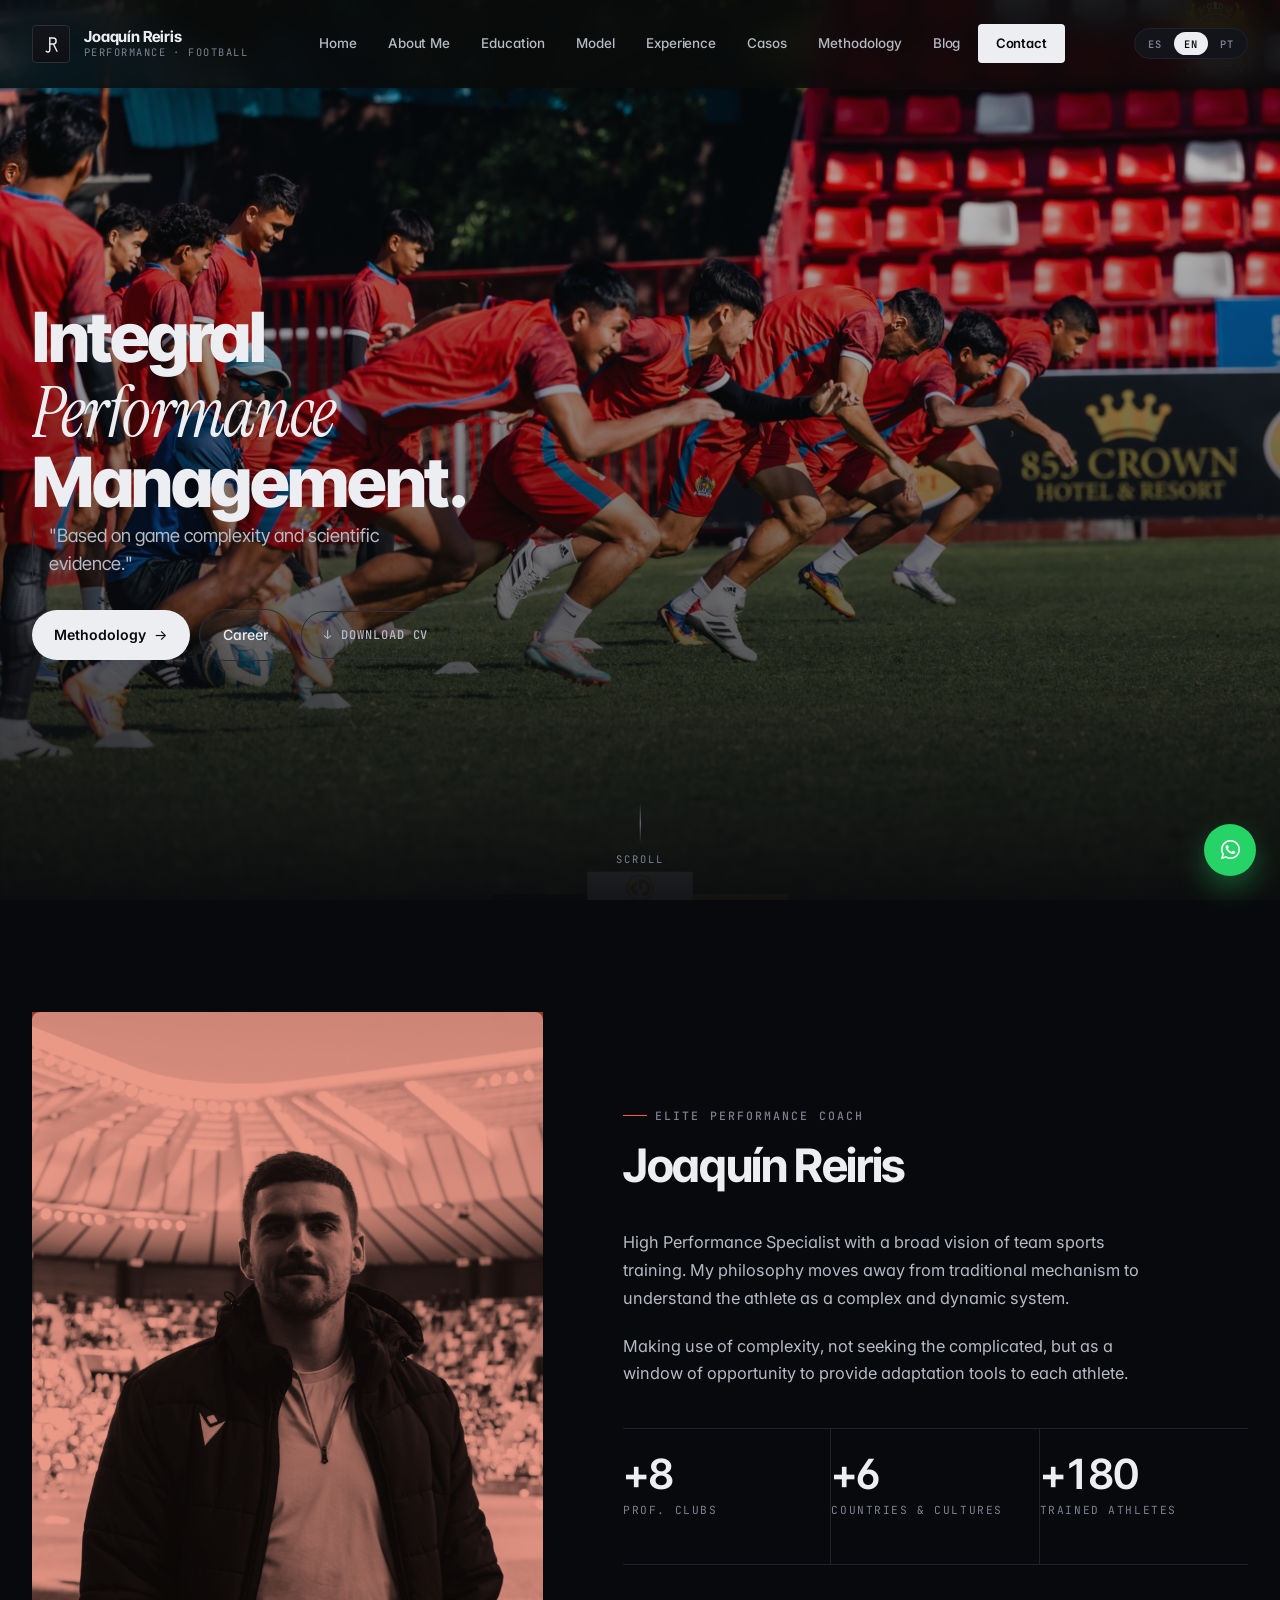
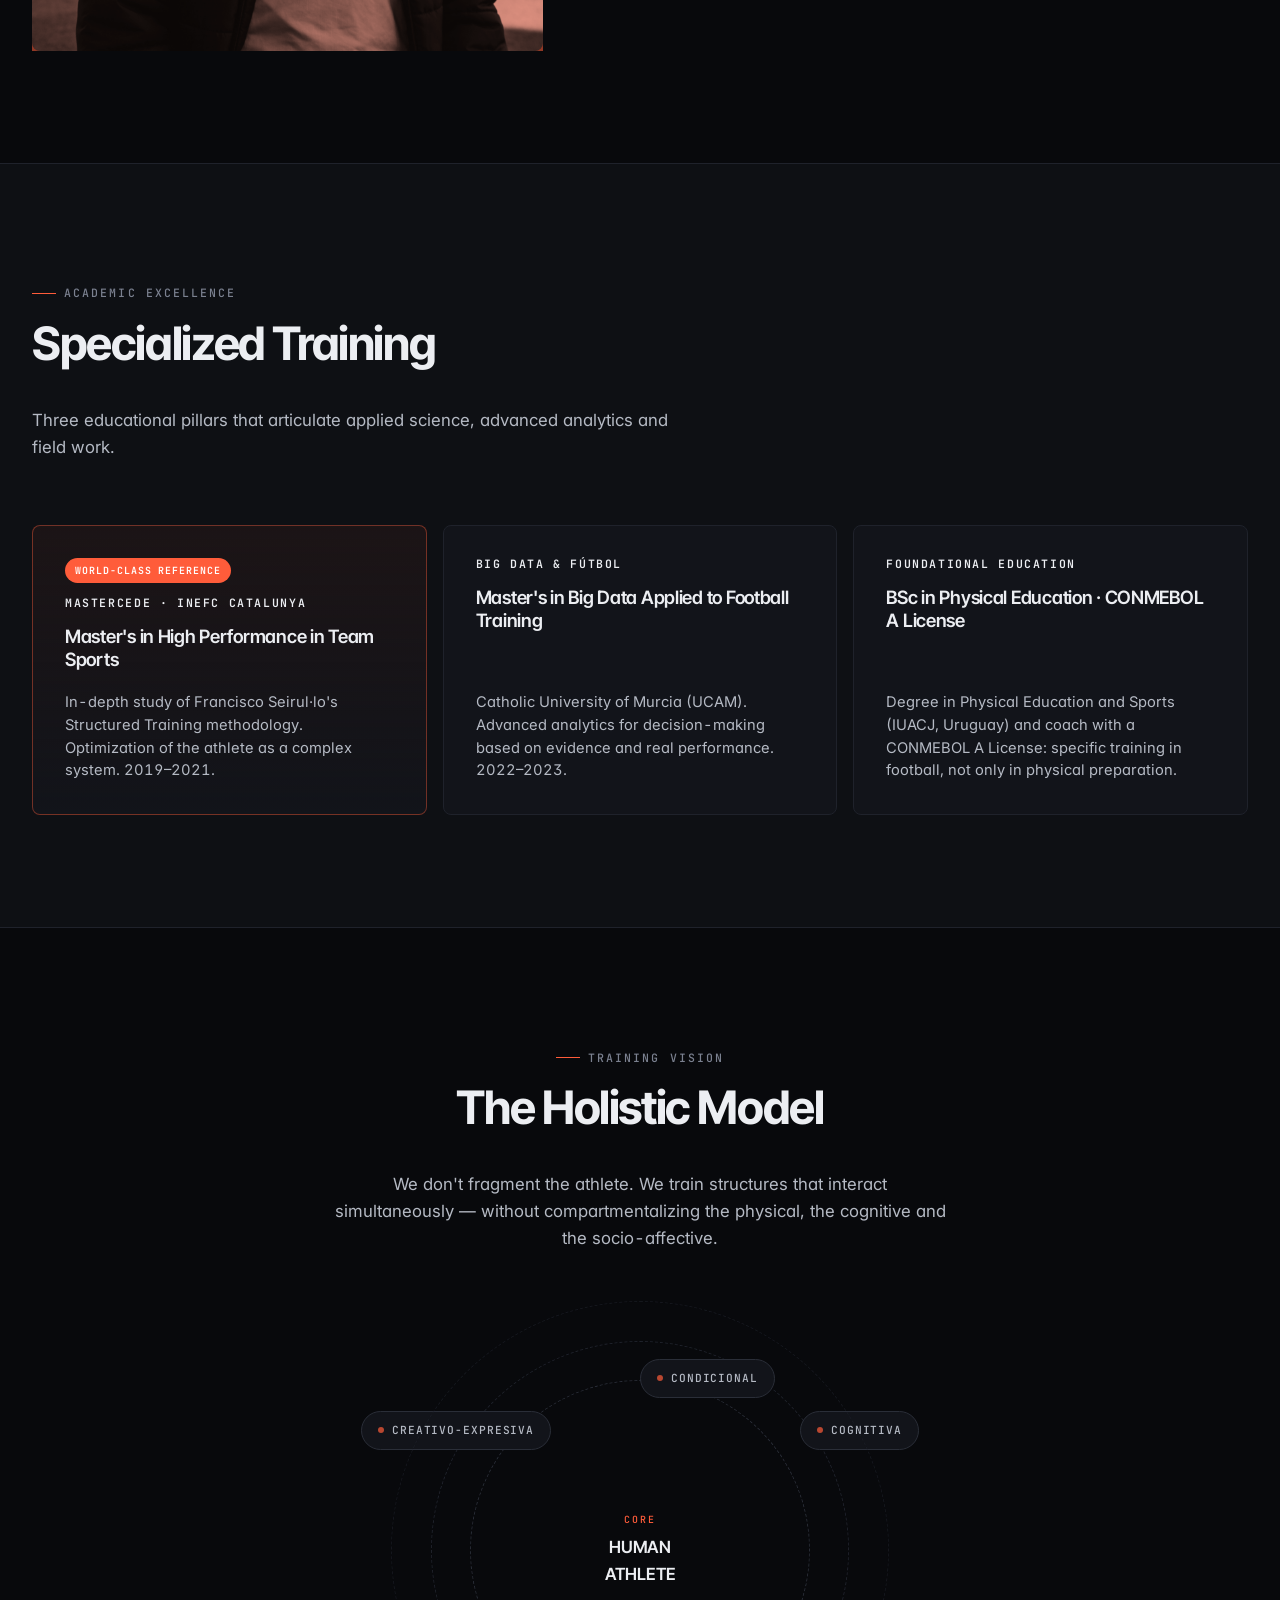
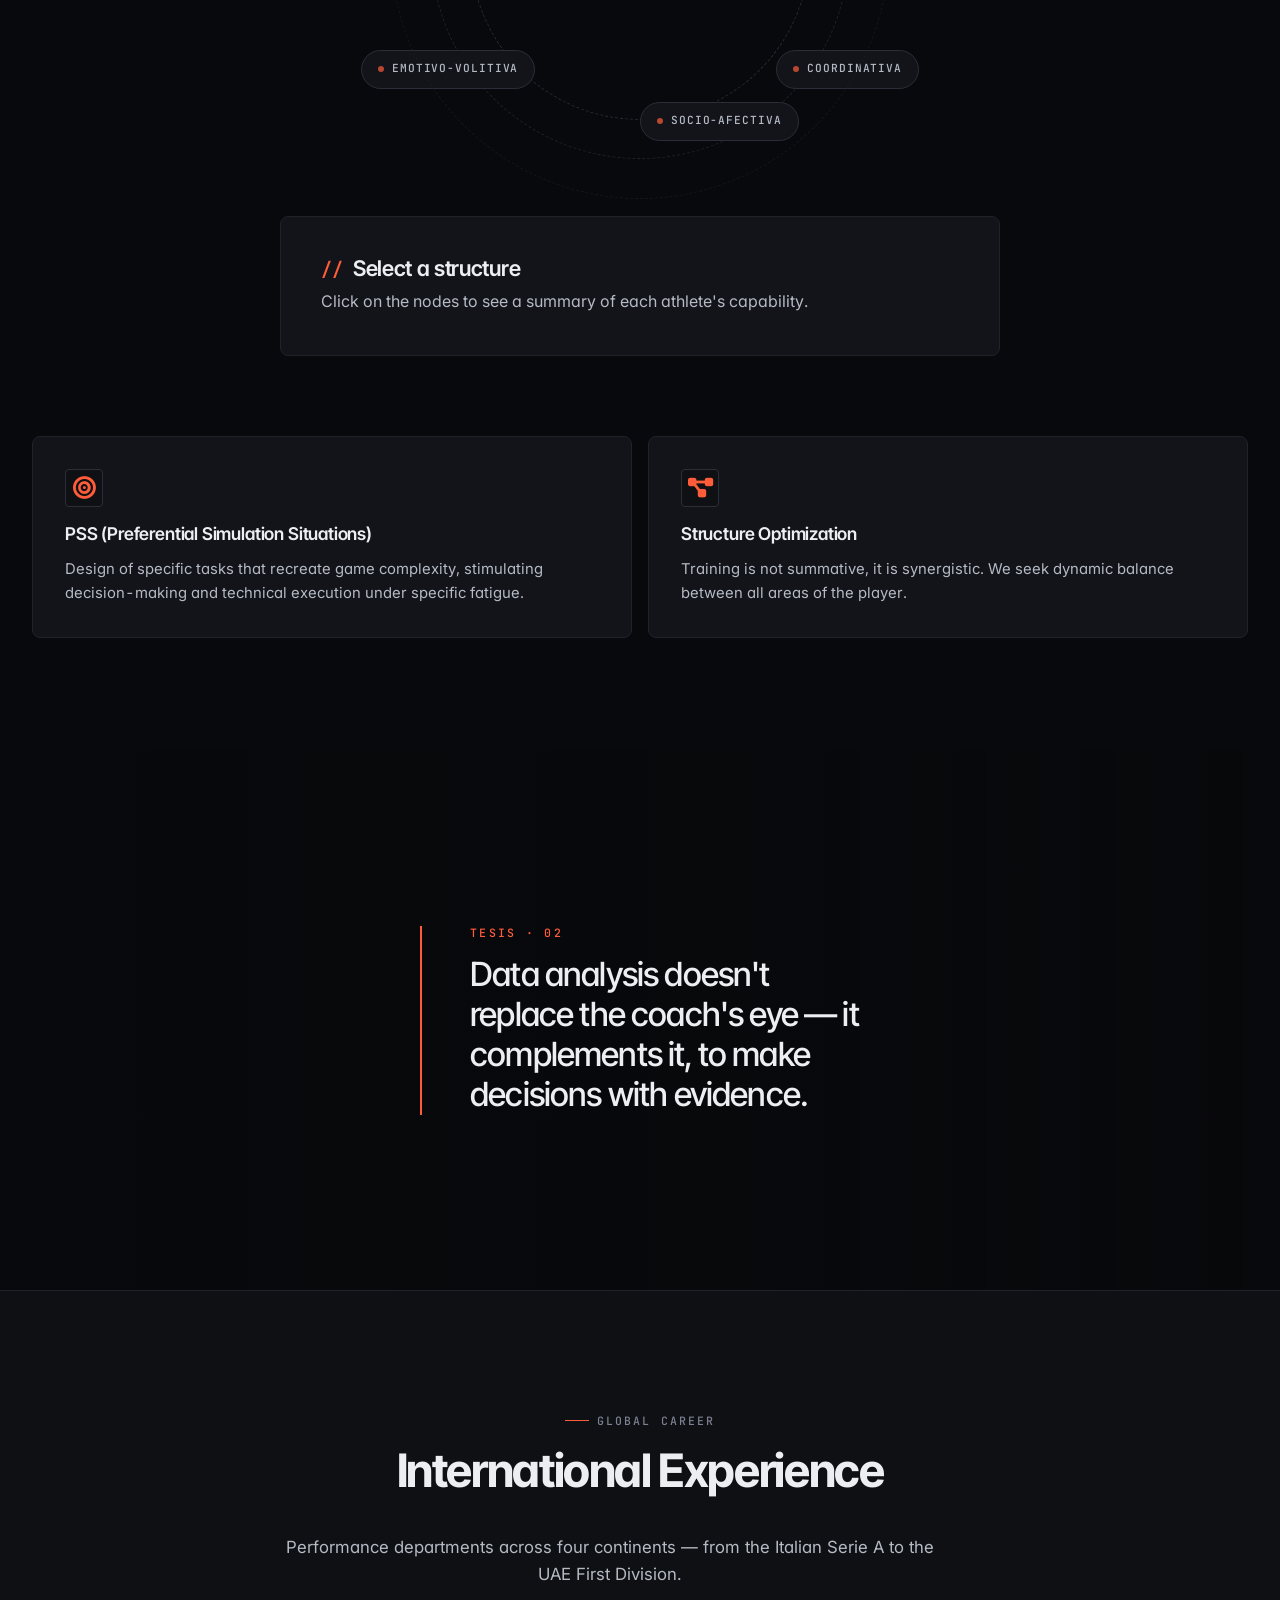
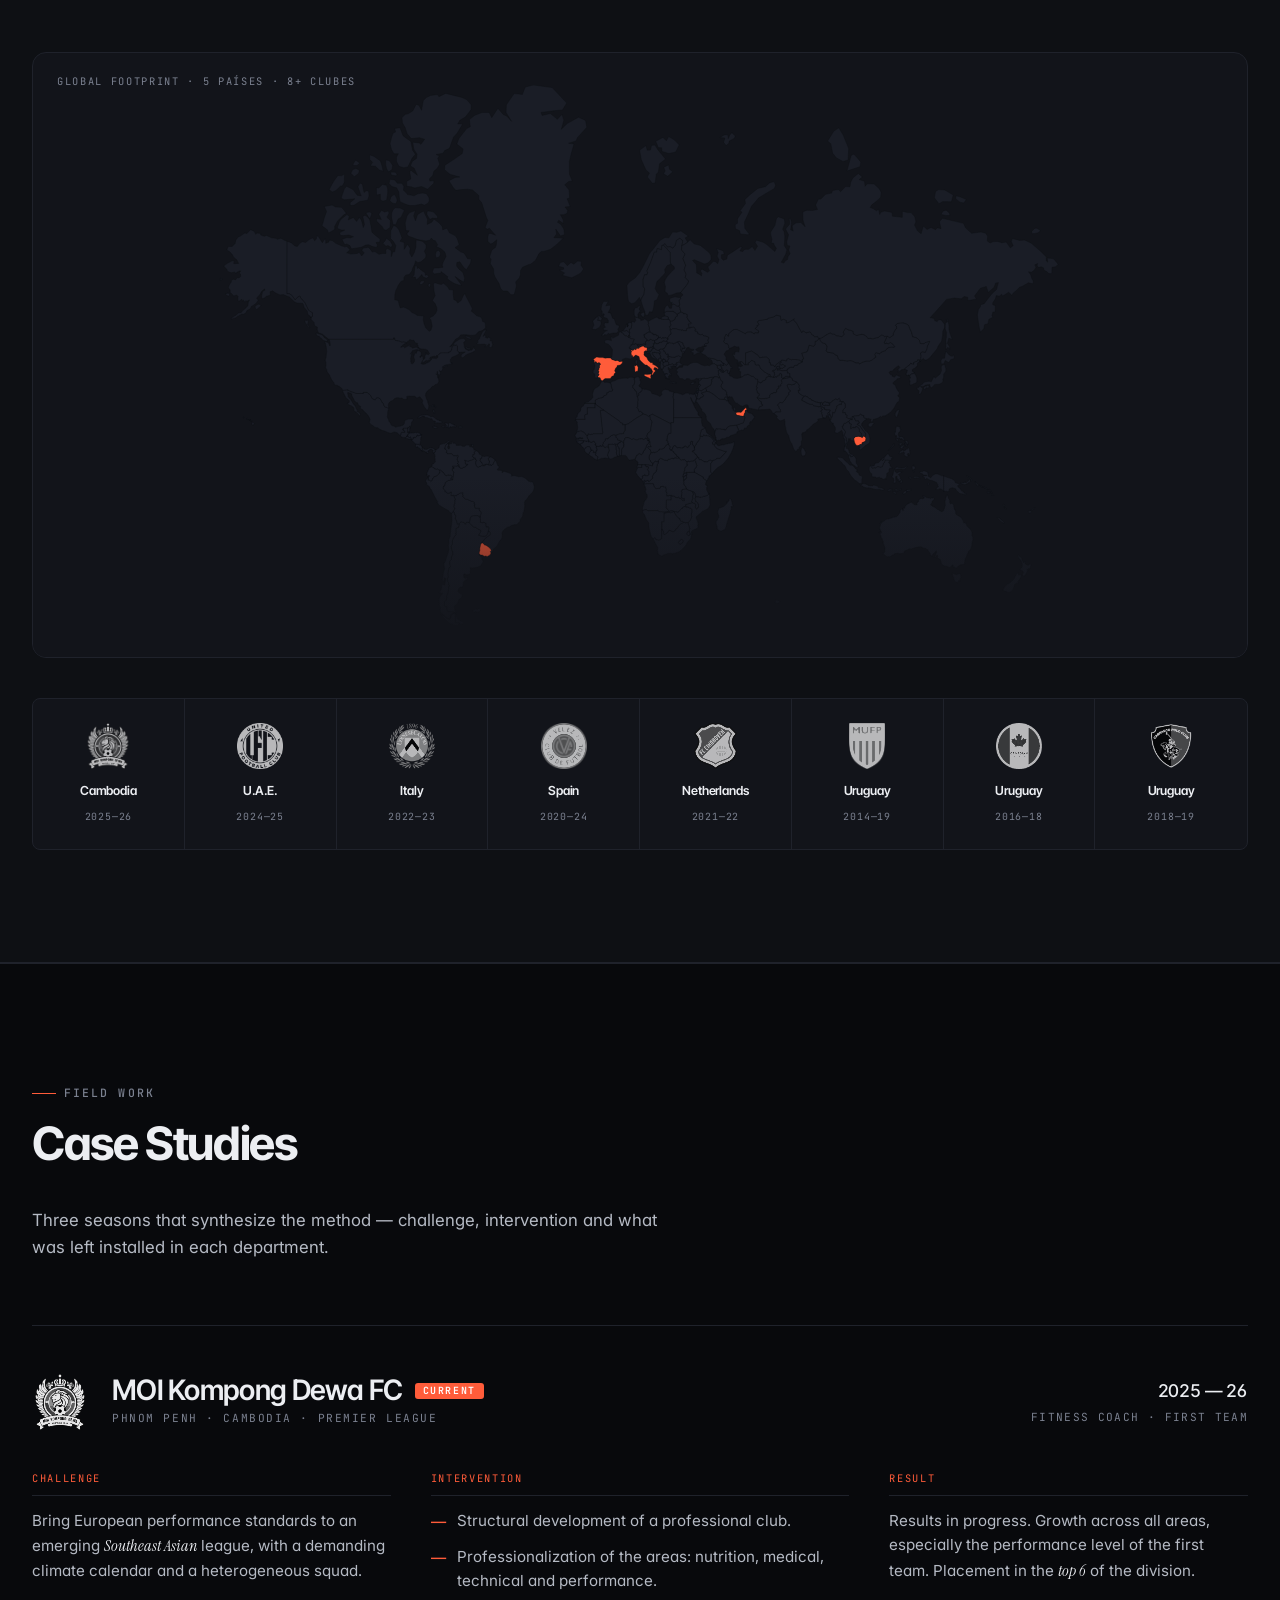
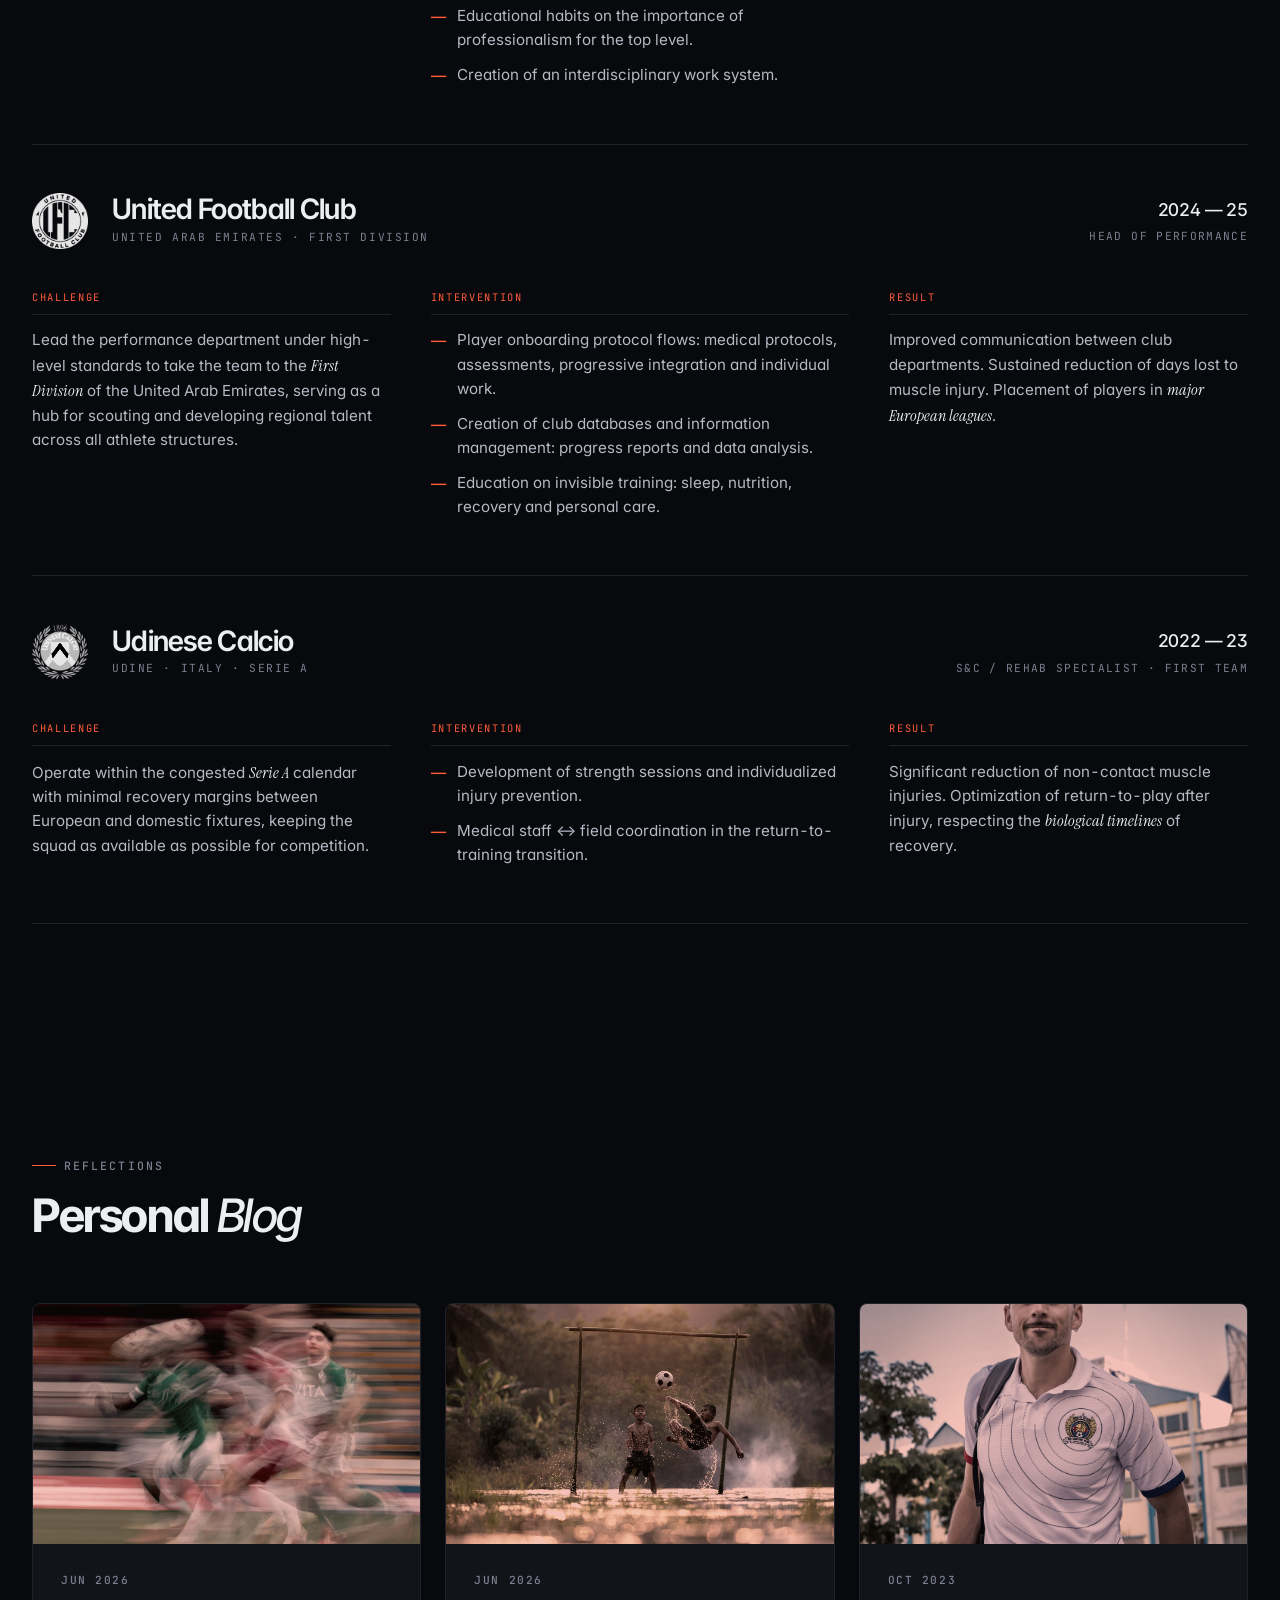
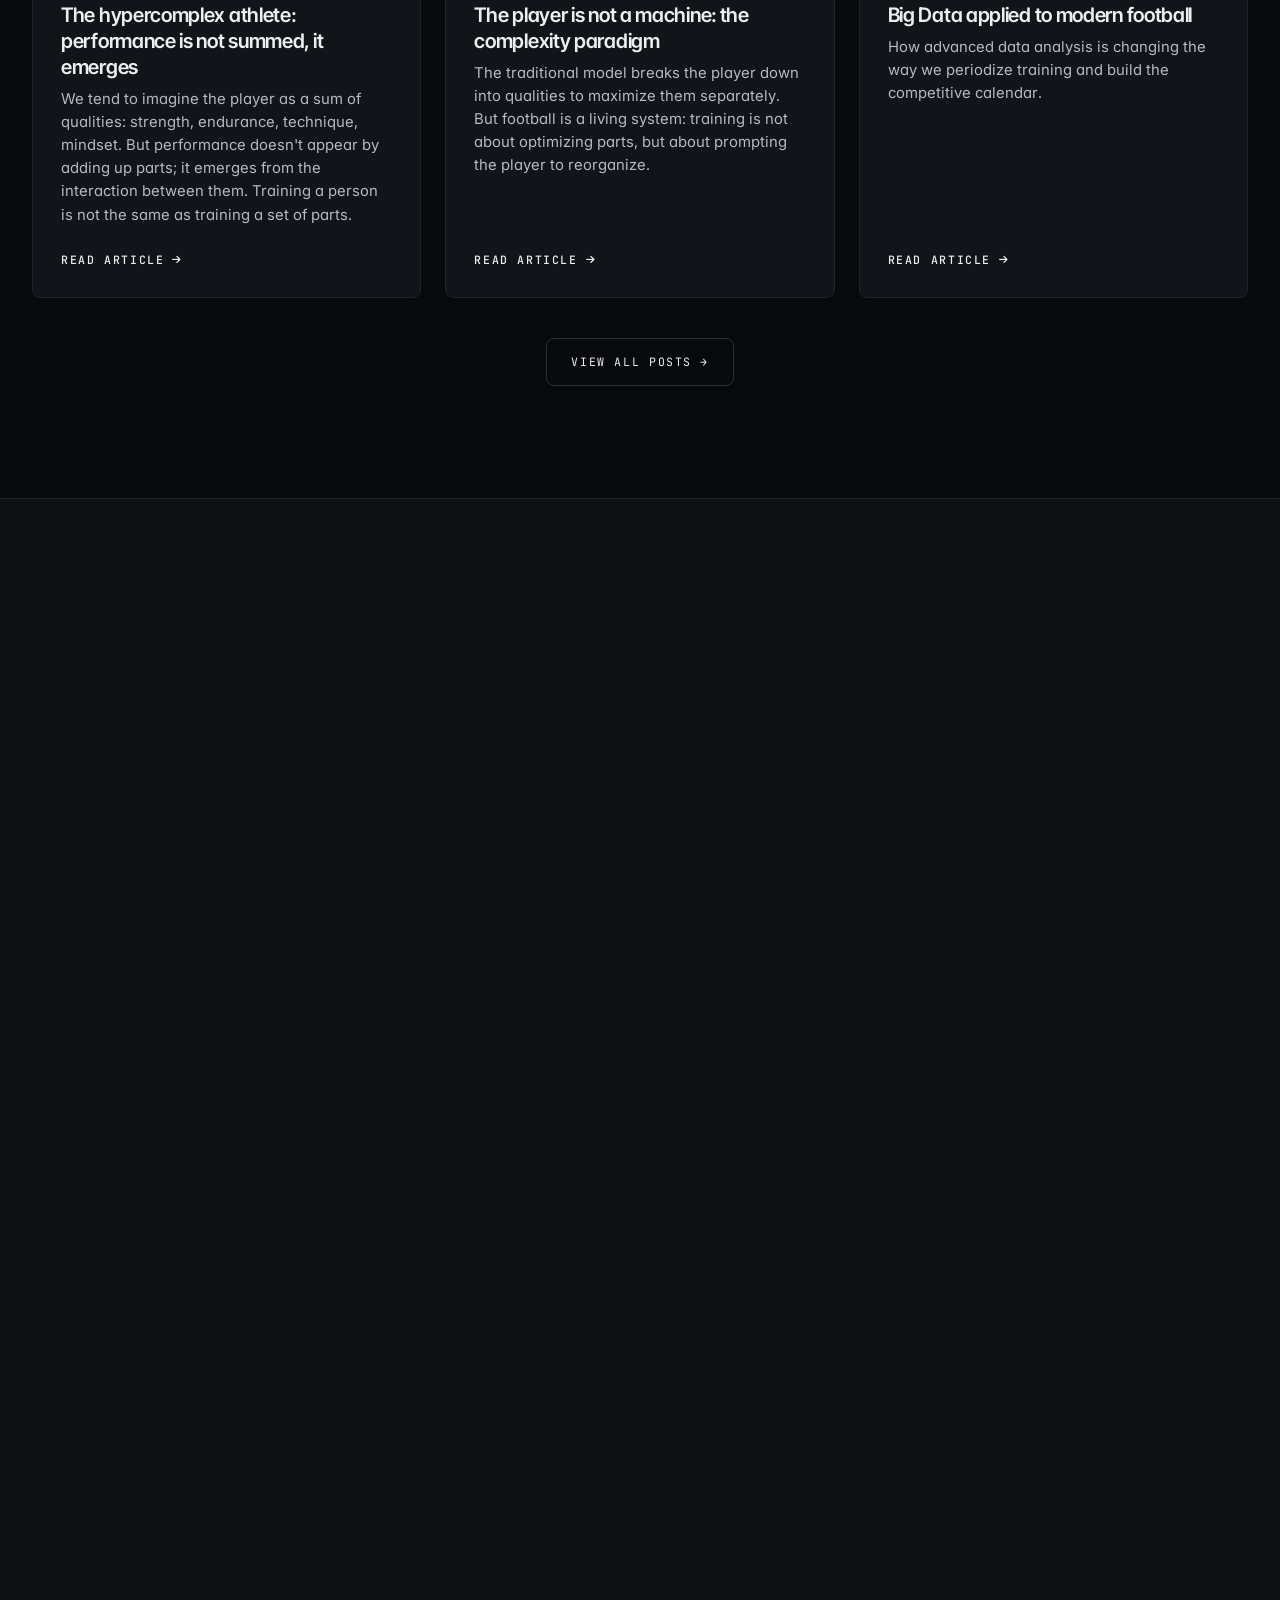
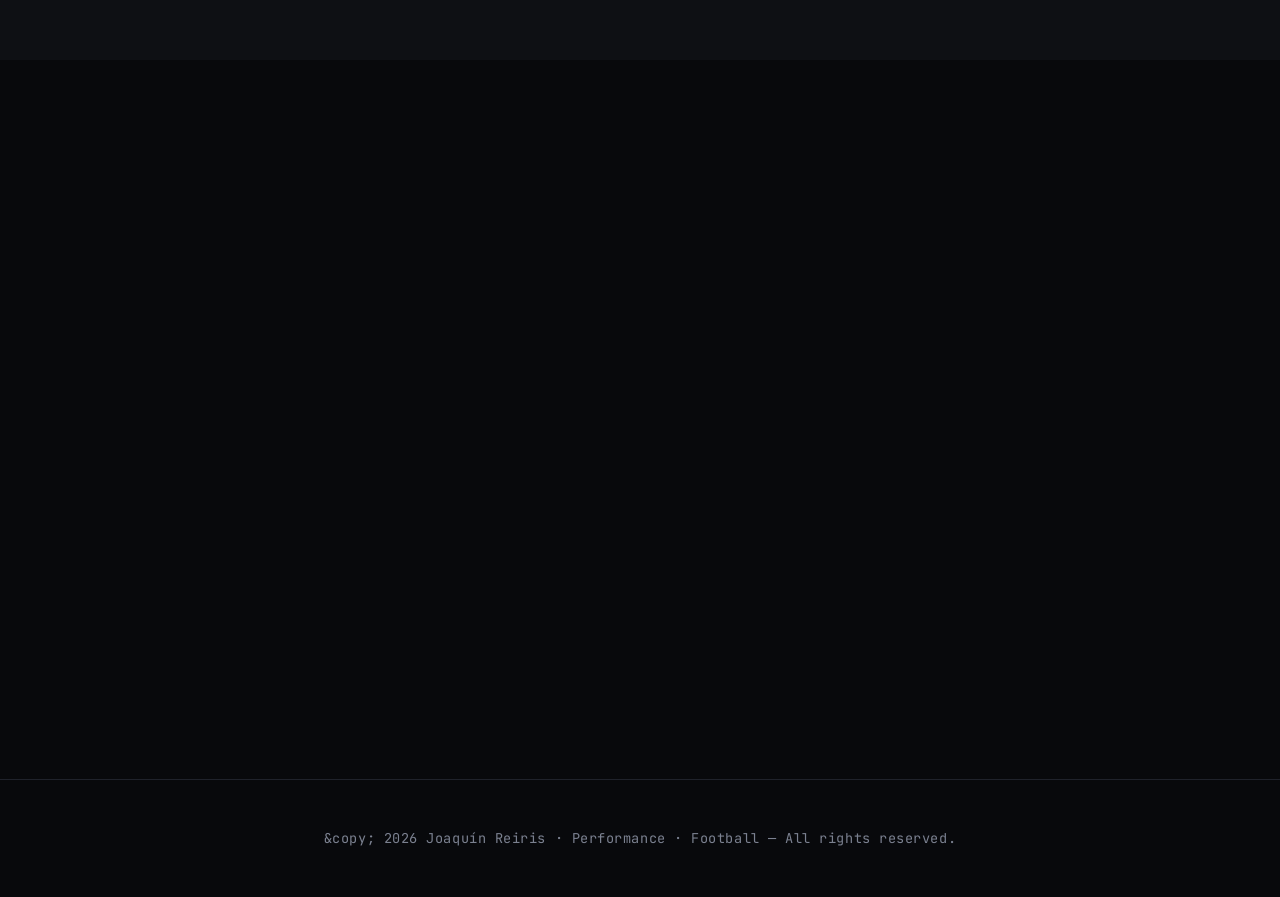
==== commit b643cce2: "Experiencia: rol en popup sobre escudos (index) + quitar lista de clubes en Sobre Mí - sobre-mi.html" ====
--- a/index.html
+++ b/index.html
@@ -252,46 +252,46 @@
 
             <!-- Tira de escudos por país -->
             <div class="exp-logos" data-aos="fade-up">
-                <a class="exp-logo" href="sobre-mi.html">
+                <div class="exp-logo" tabindex="0" data-club="MOI Kompong Dewa FC" data-role-es="Preparador Físico — 1.er Equipo" data-role-en="Fitness Coach — First Team" data-role-pt="Preparador Físico — Time Principal">
                     <img src="assets/squads/MOI_Kompong_Dewa.png" alt="MOI Kompong Dewa FC">
                     <span class="exp-logo-c" data-i18n="country.cambodia">Camboya</span>
-                    <span class="exp-logo-y">2026</span>
-                </a>
-                <a class="exp-logo" href="sobre-mi.html">
+                    <span class="exp-logo-y">2025—26</span>
+                </div>
+                <div class="exp-logo" tabindex="0" data-club="United Football Club" data-role-es="Head of Performance" data-role-en="Head of Performance" data-role-pt="Head of Performance">
                     <img class="white-logo" src="assets/squads/United FC.png" alt="United FC">
                     <span class="exp-logo-c" data-i18n="country.uae">Emiratos Á. U.</span>
-                    <span class="exp-logo-y">2024—26</span>
-                </a>
-                <a class="exp-logo" href="sobre-mi.html">
-                    <img src="assets/squads/Velez.png" alt="Vélez CF">
-                    <span class="exp-logo-c" data-i18n="country.spain">España</span>
-                    <span class="exp-logo-y">2023—24</span>
-                </a>
-                <a class="exp-logo" href="sobre-mi.html">
+                    <span class="exp-logo-y">2024—25</span>
+                </div>
+                <div class="exp-logo" tabindex="0" data-club="Udinese Calcio" data-role-es="S&amp;C / Readaptador — 1.er Equipo" data-role-en="S&amp;C / Rehab — First Team" data-role-pt="S&amp;C / Readaptador — Time Principal">
                     <img src="assets/squads/Udinese.png" alt="Udinese Calcio">
                     <span class="exp-logo-c" data-i18n="country.italy">Italia</span>
                     <span class="exp-logo-y">2022—23</span>
-                </a>
-                <a class="exp-logo" href="sobre-mi.html">
-                    <img src="assets/squads/SanBartolome.png" alt="San Bartolomé CF">
+                </div>
+                <div class="exp-logo" tabindex="0" data-club="Vélez Club de Fútbol" data-role-es="S&amp;C / Readaptador — 1.er Equipo" data-role-en="S&amp;C / Rehab — First Team" data-role-pt="S&amp;C / Readaptador — Time Principal">
+                    <img src="assets/squads/Velez.png" alt="Vélez CF">
                     <span class="exp-logo-c" data-i18n="country.spain">España</span>
-                    <span class="exp-logo-y">2020—21</span>
-                </a>
-                <a class="exp-logo" href="sobre-mi.html">
+                    <span class="exp-logo-y">2020—24</span>
+                </div>
+                <div class="exp-logo" tabindex="0" data-club="FC Eindhoven" data-role-es="Preparador Físico Asistente — 1.er Equipo" data-role-en="Assistant Fitness Coach — First Team" data-role-pt="Preparador Físico Assistente — Time Principal">
+                    <img src="assets/squads/FC_Eindhoven.png" alt="FC Eindhoven">
+                    <span class="exp-logo-c" data-i18n="country.netherlands">Países Bajos</span>
+                    <span class="exp-logo-y">2021—22</span>
+                </div>
+                <div class="exp-logo" tabindex="0" data-club="Mutual Uruguaya de Futbolistas Profesionales" data-role-es="Preparador Físico" data-role-en="Fitness Coach" data-role-pt="Preparador Físico">
+                    <img src="assets/squads/MUFP.png" alt="Mutual Uruguaya de Futbolistas Profesionales">
+                    <span class="exp-logo-c" data-i18n="country.uruguay">Uruguay</span>
+                    <span class="exp-logo-y">2014—19</span>
+                </div>
+                <div class="exp-logo" tabindex="0" data-club="Canadian Soccer Club" data-role-es="Preparador Físico — 1.er Equipo" data-role-en="Fitness Coach — First Team" data-role-pt="Preparador Físico — Time Principal">
+                    <img src="assets/squads/Canadian.png" alt="Canadian Soccer Club">
+                    <span class="exp-logo-c" data-i18n="country.uruguay">Uruguay</span>
+                    <span class="exp-logo-y">2016—18</span>
+                </div>
+                <div class="exp-logo" tabindex="0" data-club="Carrasco Polo Club" data-role-es="Preparador Físico" data-role-en="Fitness Coach" data-role-pt="Preparador Físico">
                     <img src="assets/squads/Carrasco.png" alt="Carrasco Polo Club">
                     <span class="exp-logo-c" data-i18n="country.uruguay">Uruguay</span>
                     <span class="exp-logo-y">2018—19</span>
-                </a>
-                <a class="exp-logo" href="sobre-mi.html">
-                    <img src="assets/squads/MUFP.png" alt="Mutual Uruguaya de Futbolistas Profesionales">
-                    <span class="exp-logo-c" data-i18n="country.uruguay">Uruguay</span>
-                    <span class="exp-logo-y">2018—19</span>
-                </a>
-                <a class="exp-logo" href="sobre-mi.html">
-                    <img src="assets/squads/Canadian.png" alt="Canadian Soccer Club">
-                    <span class="exp-logo-c" data-i18n="country.uruguay">Uruguay</span>
-                    <span class="exp-logo-y">2016—18</span>
-                </a>
+                </div>
             </div>
         </div>
     </section>
@@ -526,5 +526,34 @@
     <script src="main.js"></script>
     <!-- blog.js: renderiza las entradas del blog desde posts.json -->
     <script src="blog.js"></script>
+    <!-- Popup de rol sobre los escudos de Experiencia -->
+    <script>
+    (function(){
+      const logos = document.querySelectorAll('.exp-logo');
+      if(!logos.length) return;
+      const pop = document.createElement('div');
+      pop.className = 'exp-logo-pop';
+      pop.innerHTML = '<span class="pop-club"></span><span class="pop-role"></span>';
+      document.body.appendChild(pop);
+      const clubEl = pop.querySelector('.pop-club'), roleEl = pop.querySelector('.pop-role');
+      let current = null;
+      const lang = () => { const l = document.documentElement.lang || 'es'; return ['es','en','pt'].includes(l) ? l : 'es'; };
+      function fill(el){ clubEl.textContent = el.getAttribute('data-club') || ''; roleEl.textContent = el.getAttribute('data-role-'+lang()) || el.getAttribute('data-role-es') || ''; }
+      function position(el){ const r = el.getBoundingClientRect(), pr = pop.getBoundingClientRect(); let left = r.left + r.width/2 - pr.width/2; left = Math.max(8, Math.min(left, window.innerWidth - pr.width - 8)); let top = r.top - pr.height - 10; if(top < 8) top = r.bottom + 10; pop.style.left = left+'px'; pop.style.top = top+'px'; }
+      function show(el){ current = el; fill(el); pop.classList.add('show'); position(el); }
+      function hide(){ current = null; pop.classList.remove('show'); }
+      logos.forEach(el => {
+        el.addEventListener('mouseenter', () => show(el));
+        el.addEventListener('mouseleave', hide);
+        el.addEventListener('focus', () => show(el));
+        el.addEventListener('blur', hide);
+        el.addEventListener('click', (e) => { e.preventDefault(); current === el ? hide() : show(el); });
+      });
+      document.addEventListener('click', (e) => { if(current && !e.target.closest('.exp-logo')) hide(); });
+      window.addEventListener('scroll', hide, { passive:true });
+      window.addEventListener('resize', hide);
+      document.querySelectorAll('.lang-btn').forEach(b => b.addEventListener('click', () => { if(current) fill(current); }));
+    })();
+    </script>
 </body>
 </html>
--- a/redesign.css
+++ b/redesign.css
@@ -2246,6 +2246,26 @@
   font-variant-numeric: tabular-nums;
 }
 
+/* Popup de rol sobre los escudos */
+.exp-logo-pop {
+  position: fixed;
+  z-index: 60;
+  max-width: 240px;
+  background: var(--surface-2);
+  border: 1px solid var(--line-2);
+  border-radius: var(--radius);
+  padding: 0.7rem 0.9rem;
+  box-shadow: 0 10px 30px rgba(0,0,0,.5);
+  opacity: 0;
+  transform: translateY(4px);
+  transition: opacity .15s ease, transform .15s ease;
+  pointer-events: none;
+}
+.exp-logo-pop.show { opacity: 1; transform: translateY(0); }
+.exp-logo-pop .pop-club { display:block; font-family: var(--font-display); font-weight:600; color: var(--text); font-size:.95rem; }
+.exp-logo-pop .pop-role { display:block; font-family: var(--font-mono); font-size:.72rem; letter-spacing:.08em; text-transform:uppercase; color: var(--primary); margin-top:.25rem; }
+.exp-logo { cursor: default; }
+
 @media (max-width: 900px) {
   .exp-logos { grid-template-columns: repeat(4, 1fr); }
   .exp-logo:nth-child(4) { border-right: 0; }
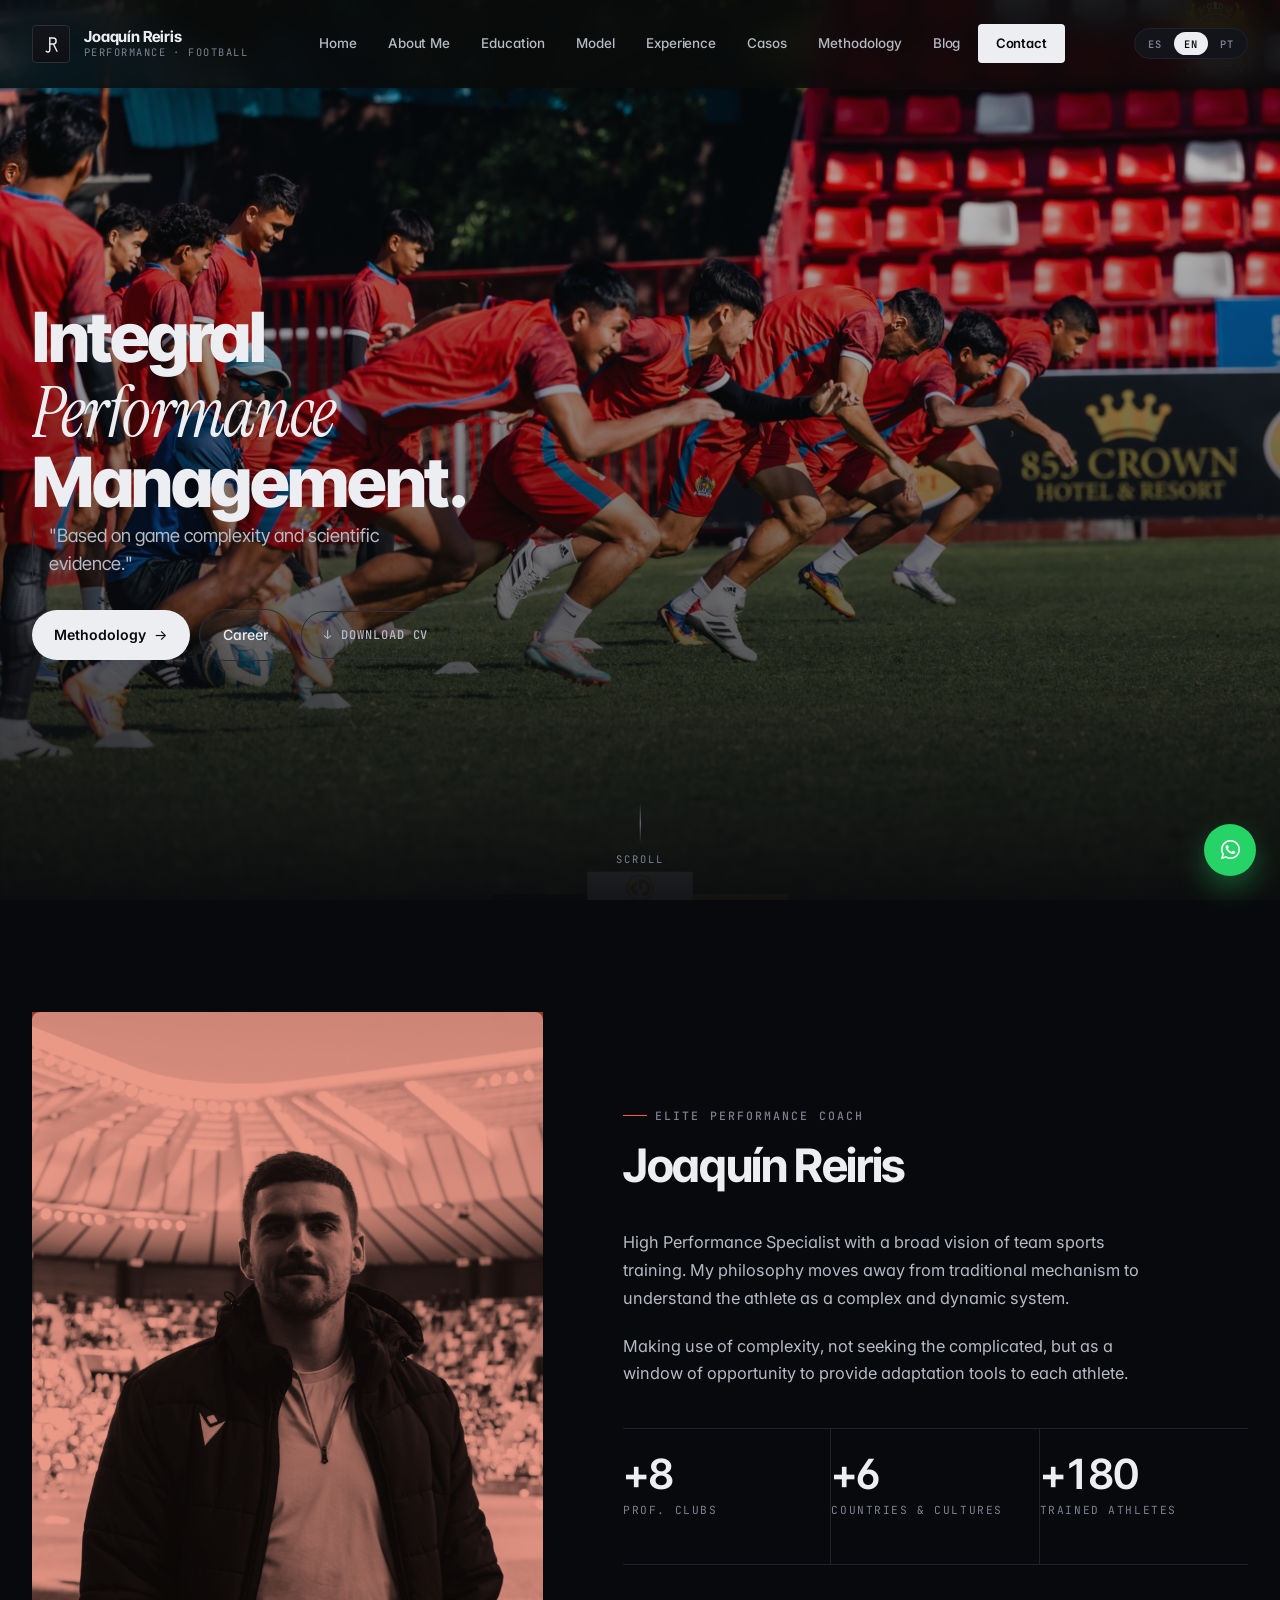
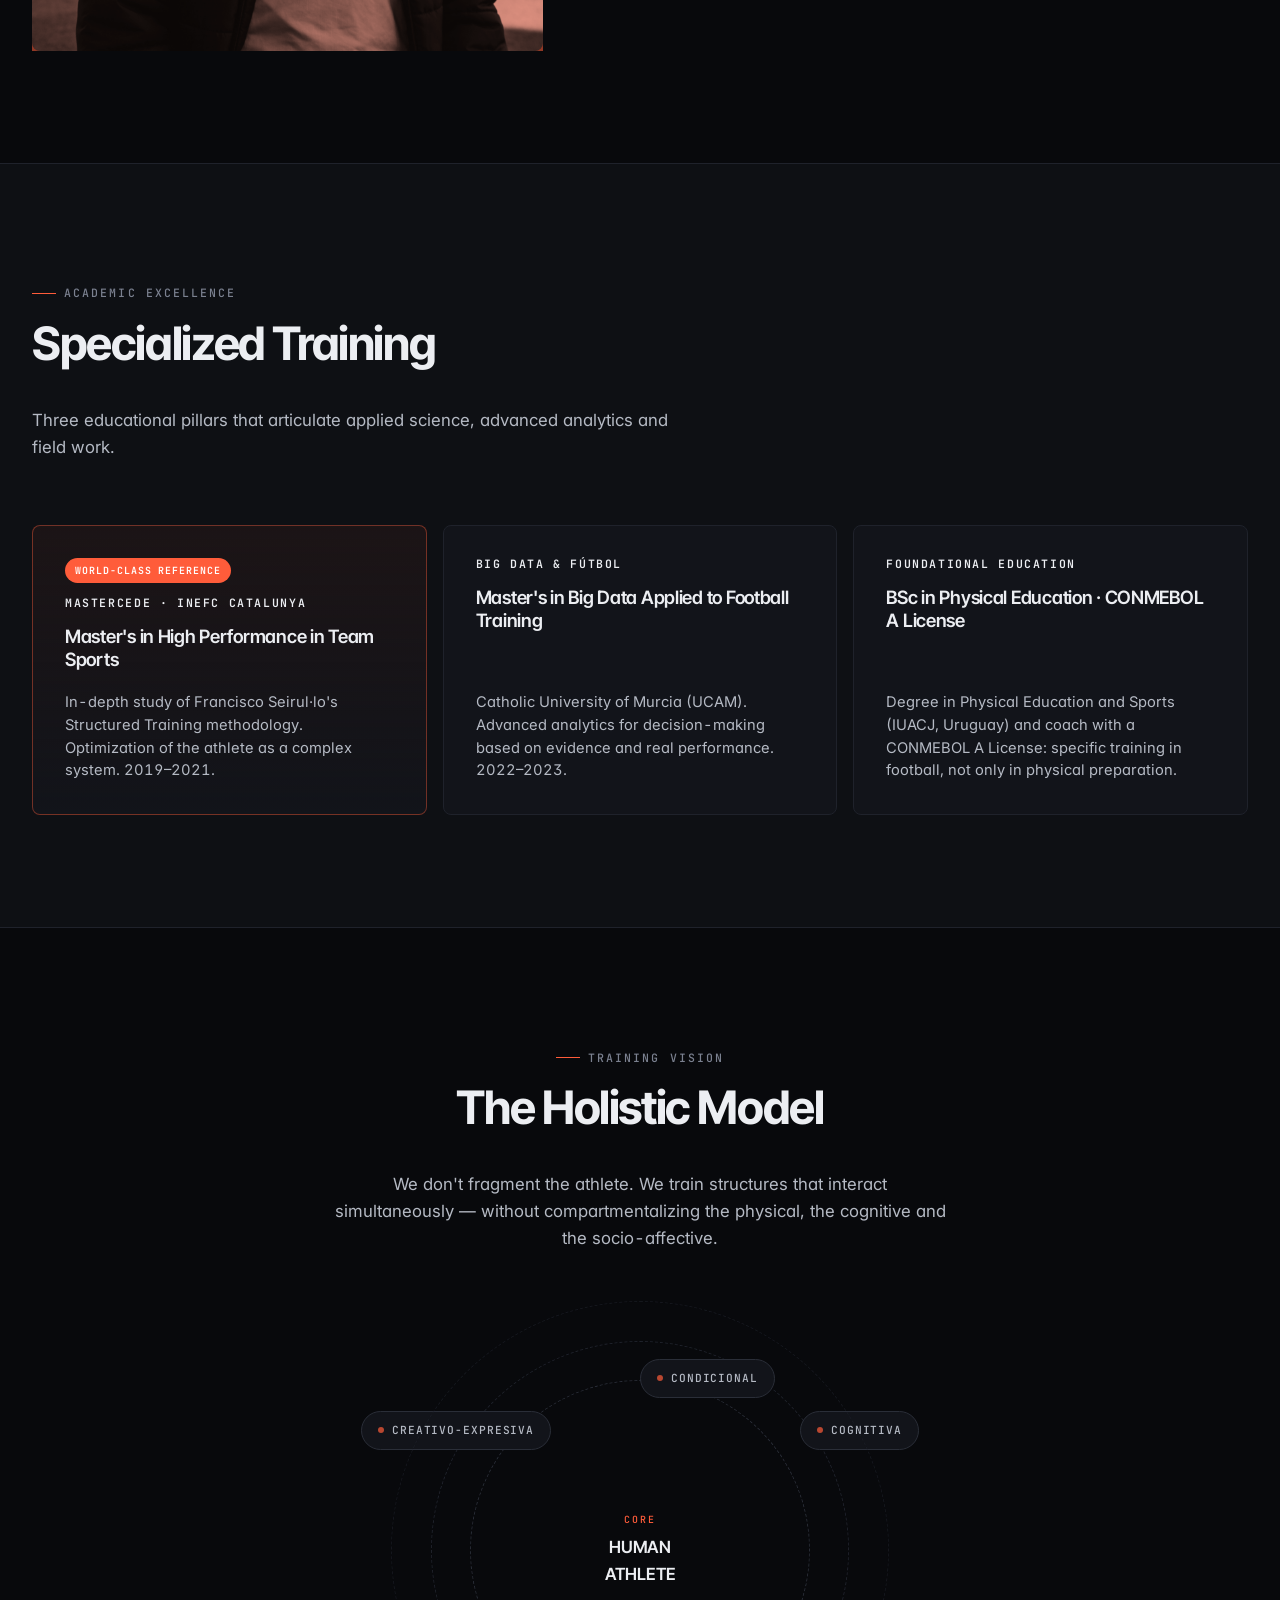
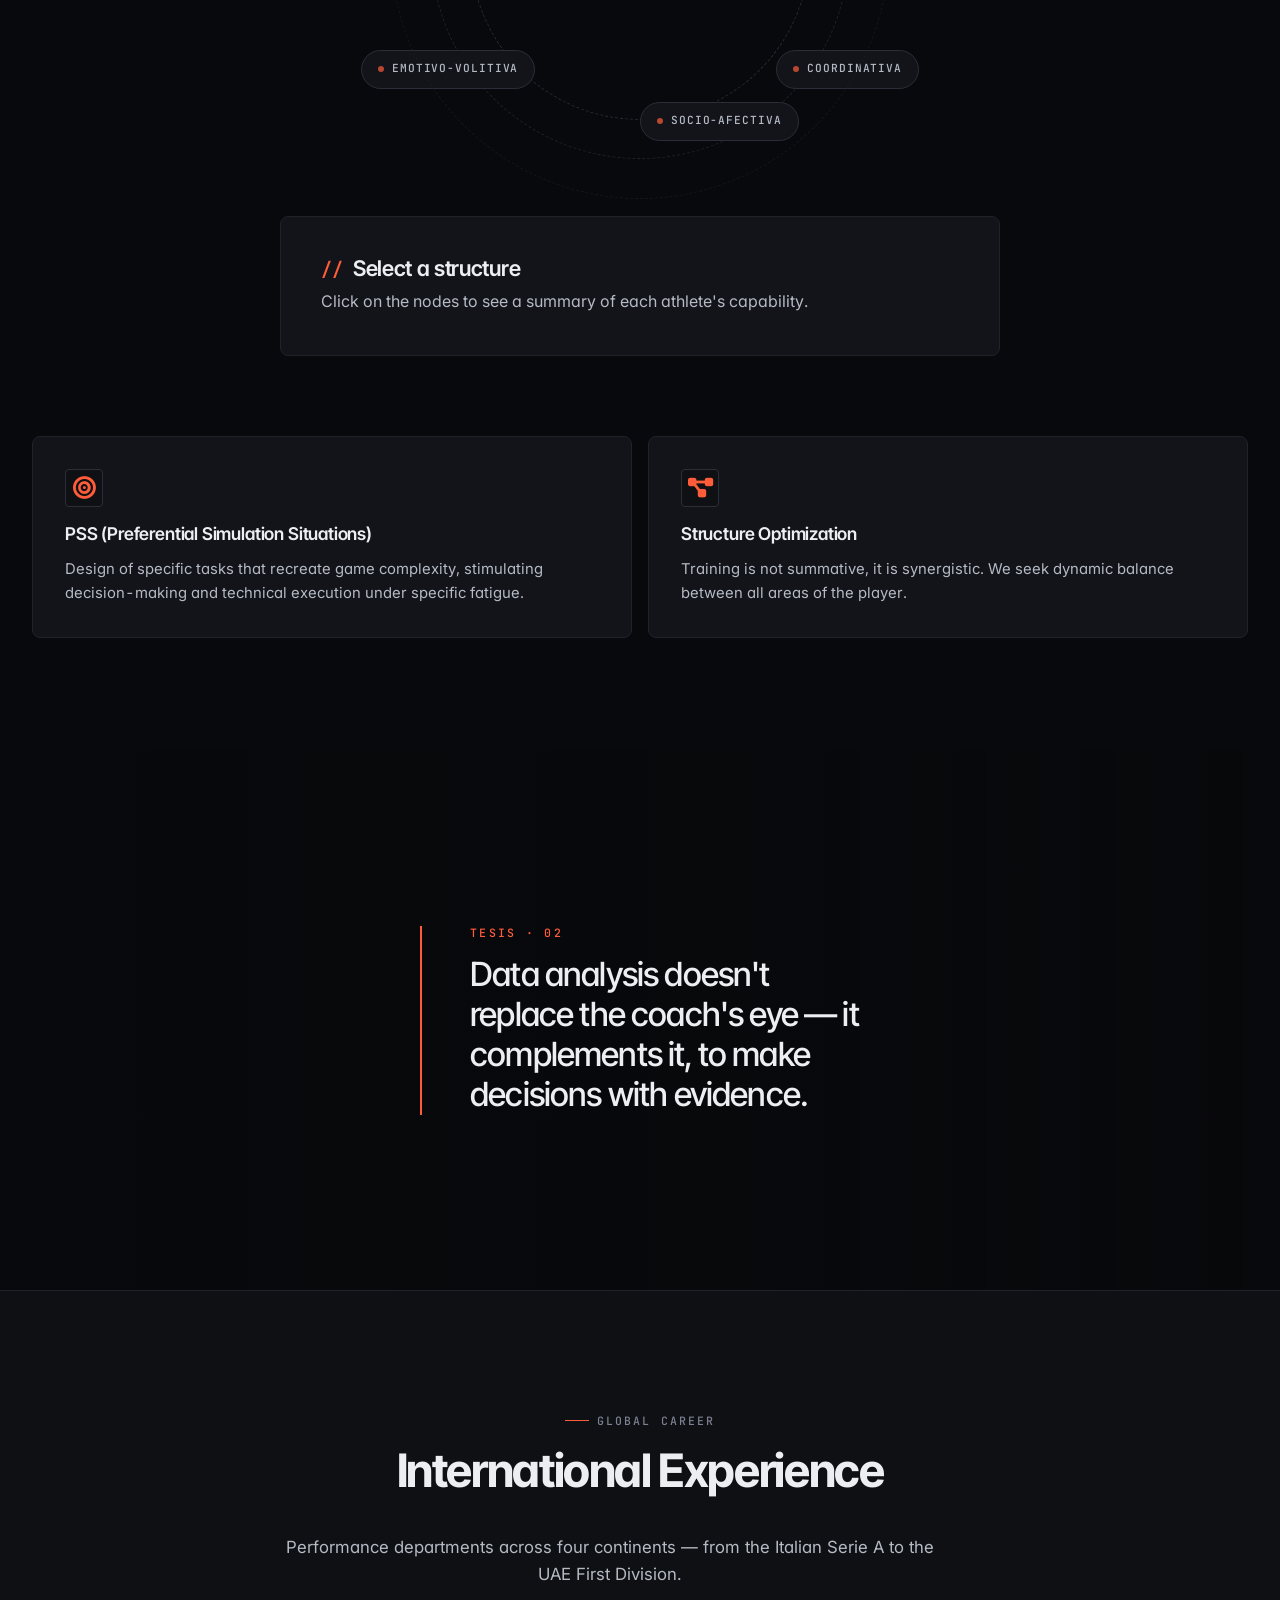
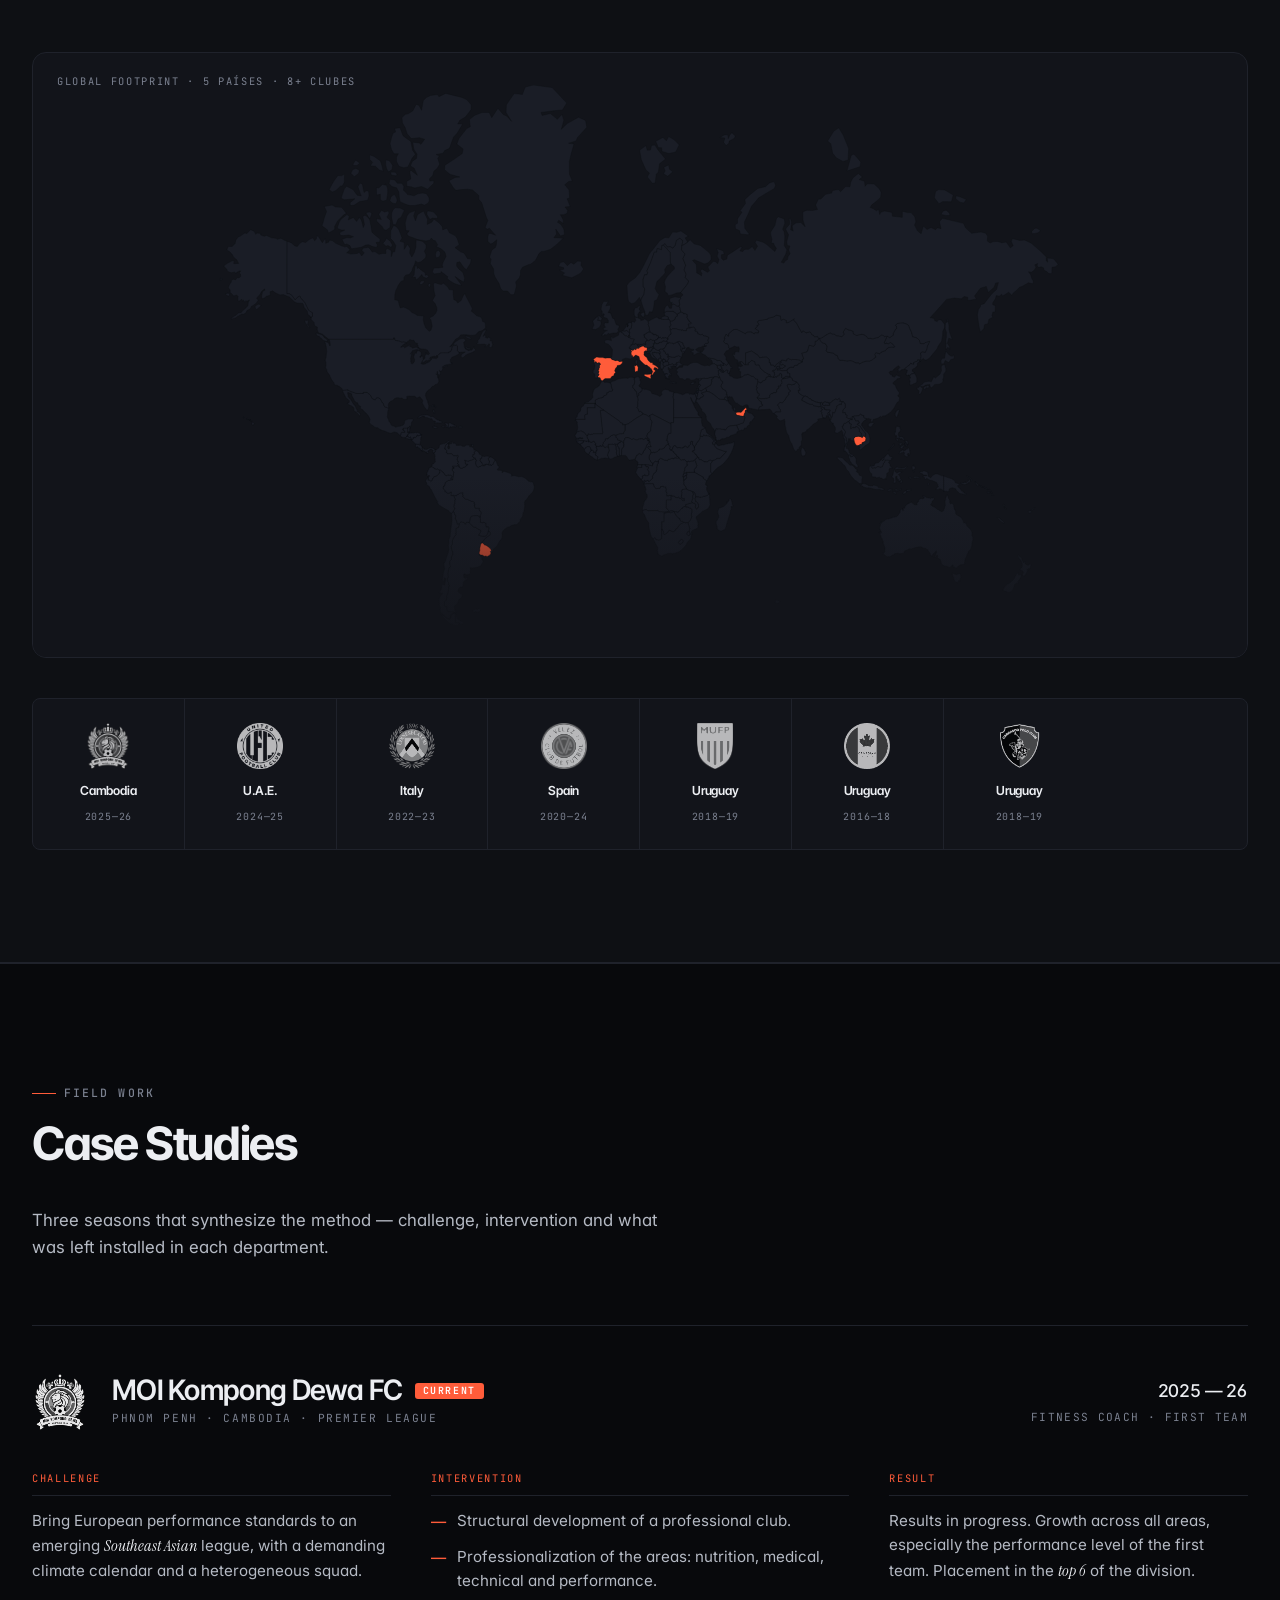
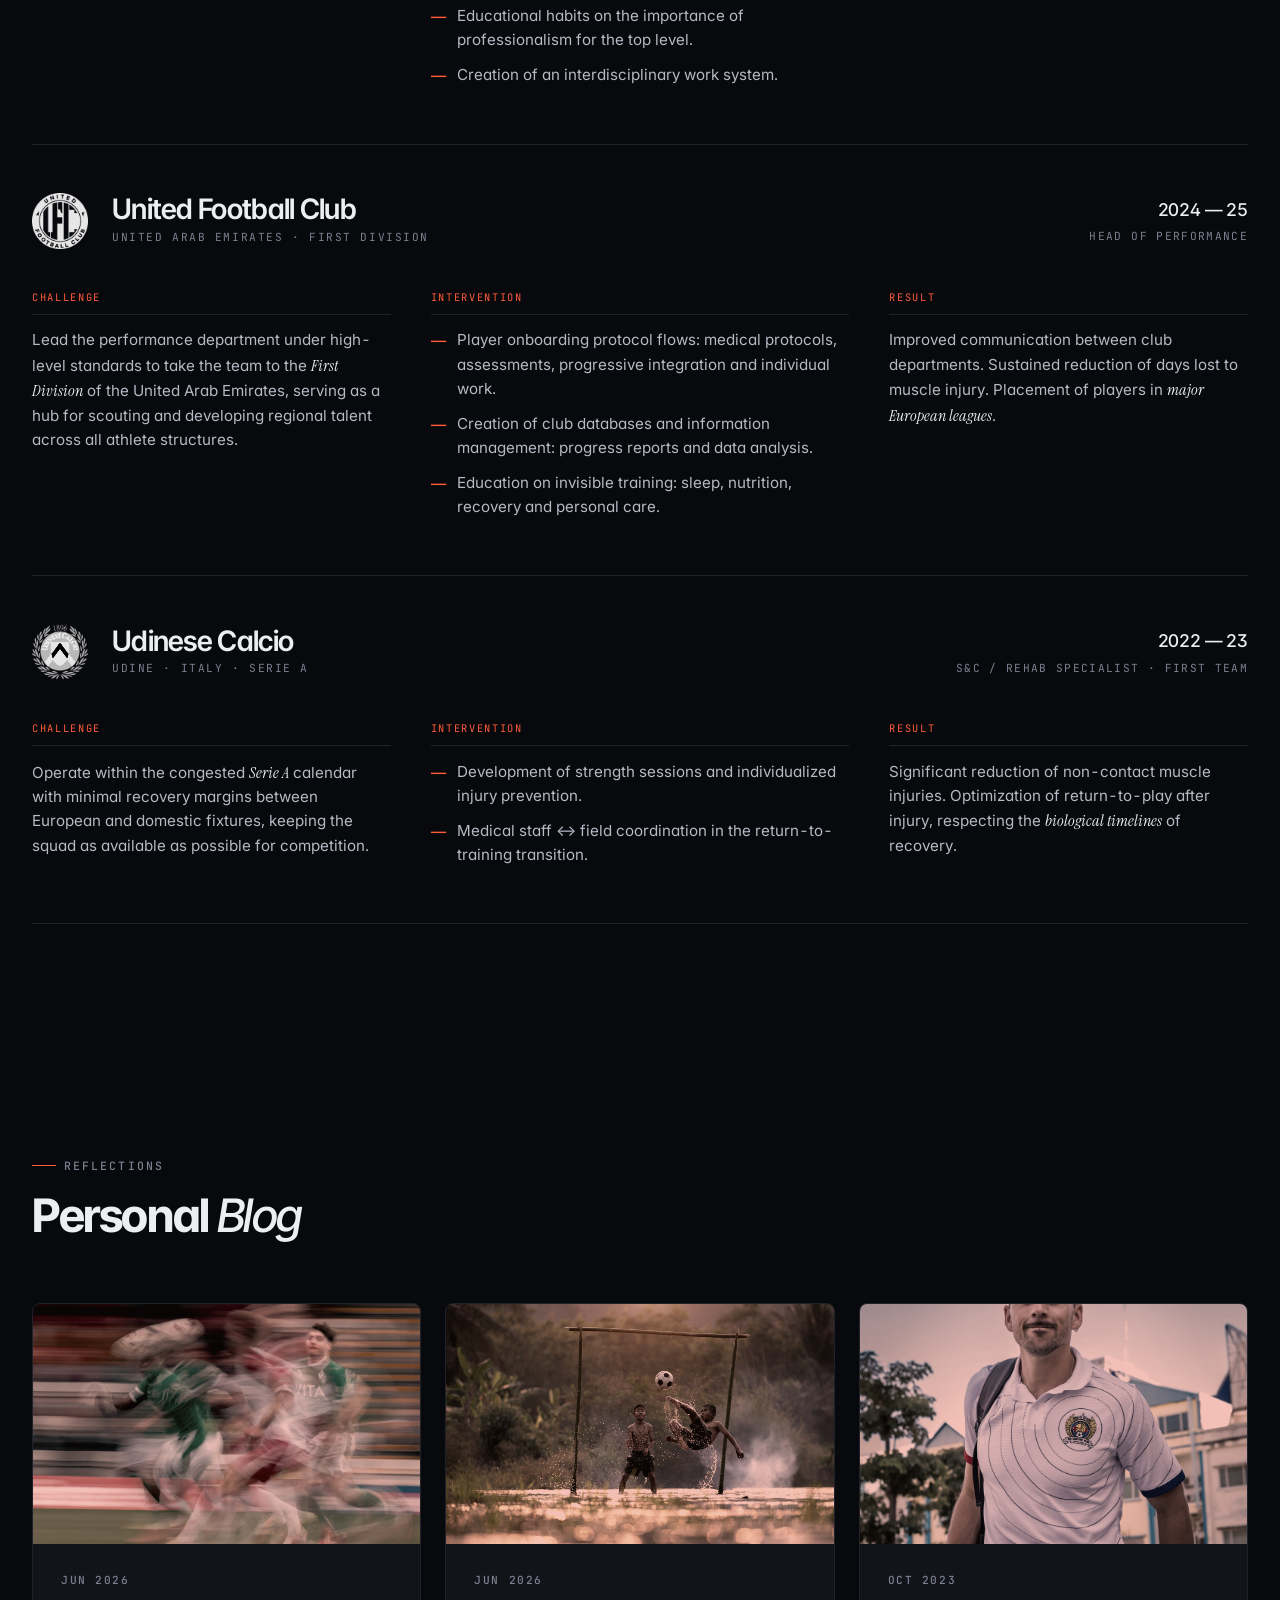
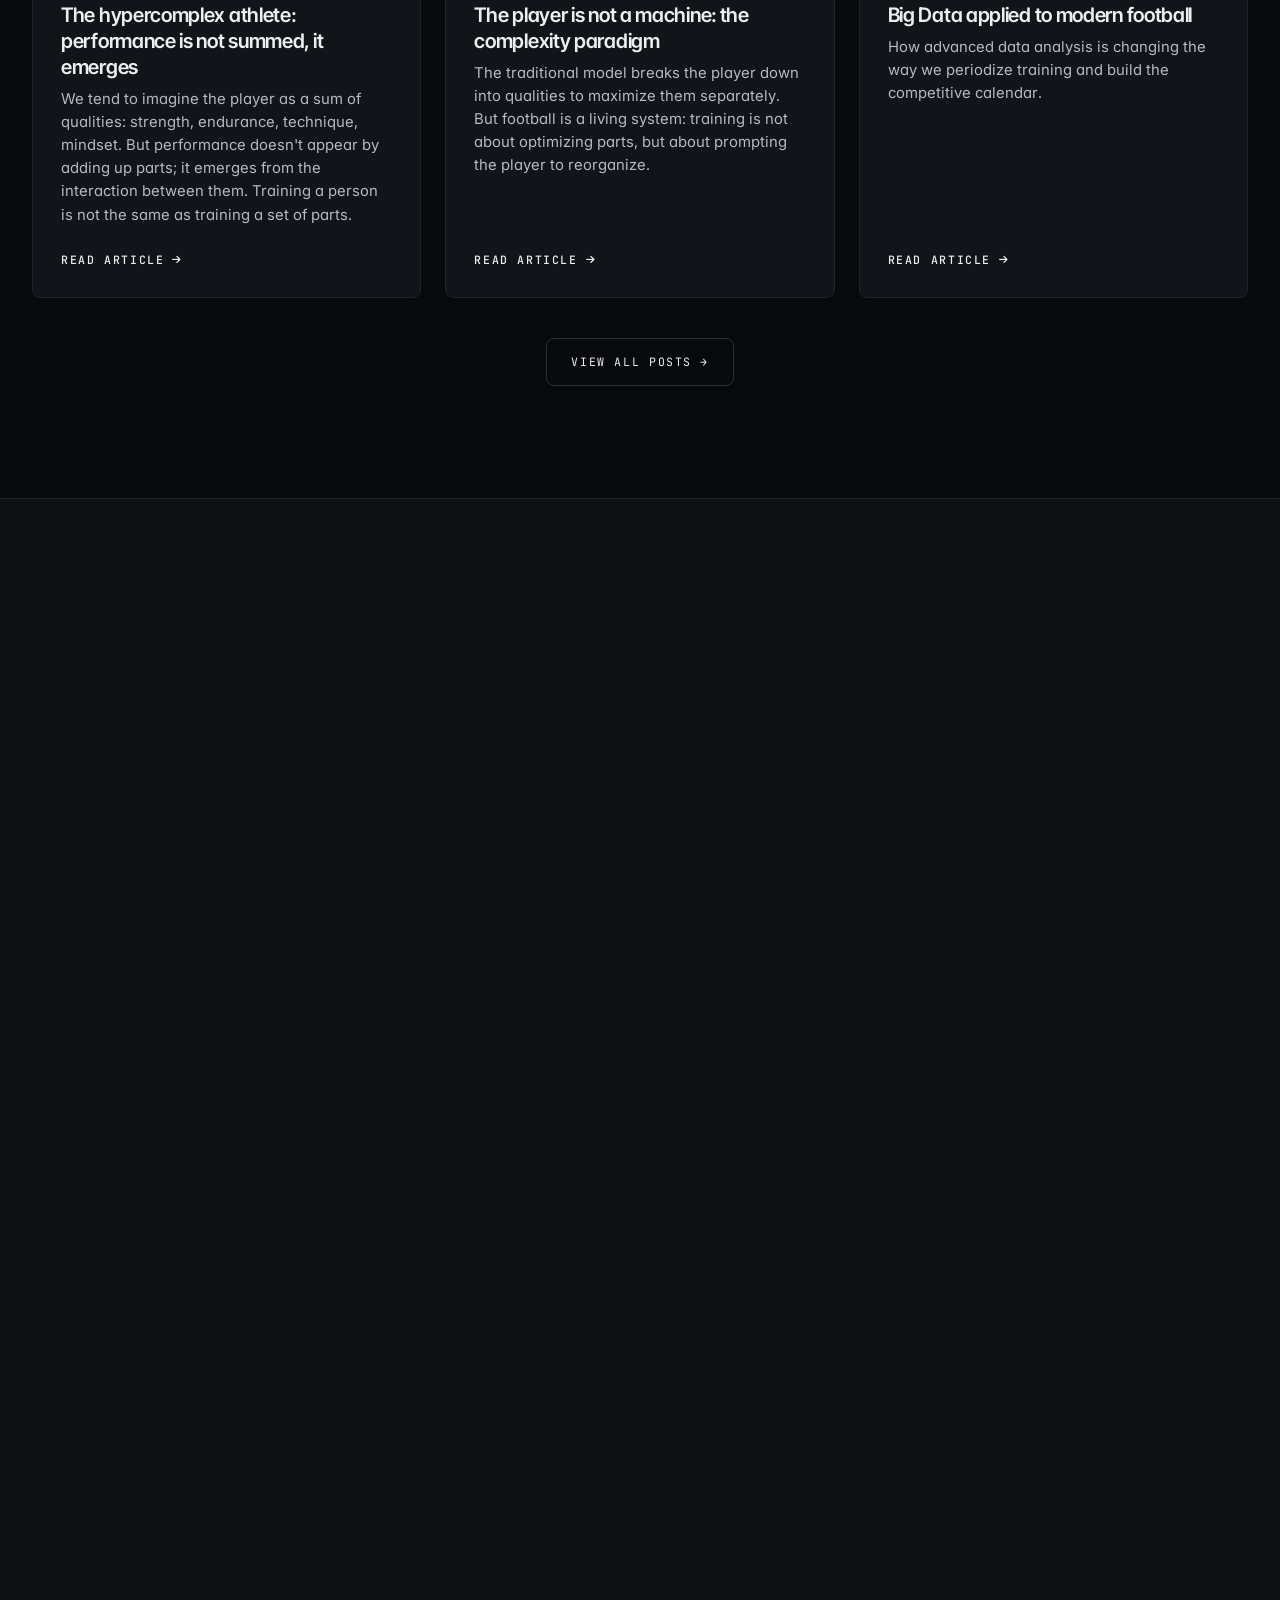
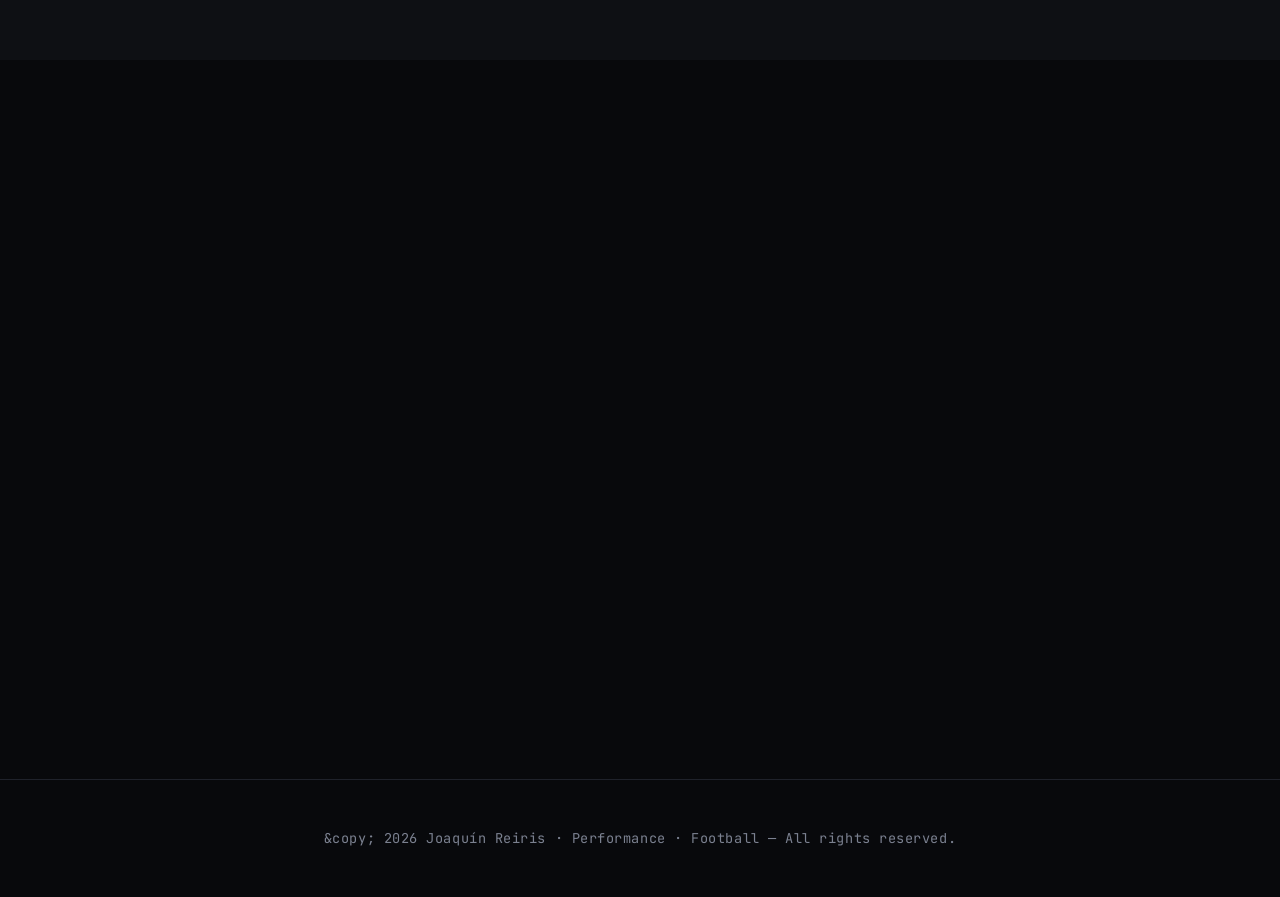
==== commit eaa46143: "Experiencia (index): quitar escudo Países Bajos/FC Eindhoven + MUFP 2018—19 Co-Authored-By: Claude O" ====
--- a/index.html
+++ b/index.html
@@ -272,15 +272,10 @@
                     <span class="exp-logo-c" data-i18n="country.spain">España</span>
                     <span class="exp-logo-y">2020—24</span>
                 </div>
-                <div class="exp-logo" tabindex="0" data-club="FC Eindhoven" data-role-es="Preparador Físico Asistente — 1.er Equipo" data-role-en="Assistant Fitness Coach — First Team" data-role-pt="Preparador Físico Assistente — Time Principal">
-                    <img src="assets/squads/FC_Eindhoven.png" alt="FC Eindhoven">
-                    <span class="exp-logo-c" data-i18n="country.netherlands">Países Bajos</span>
-                    <span class="exp-logo-y">2021—22</span>
-                </div>
                 <div class="exp-logo" tabindex="0" data-club="Mutual Uruguaya de Futbolistas Profesionales" data-role-es="Preparador Físico" data-role-en="Fitness Coach" data-role-pt="Preparador Físico">
                     <img src="assets/squads/MUFP.png" alt="Mutual Uruguaya de Futbolistas Profesionales">
                     <span class="exp-logo-c" data-i18n="country.uruguay">Uruguay</span>
-                    <span class="exp-logo-y">2014—19</span>
+                    <span class="exp-logo-y">2018—19</span>
                 </div>
                 <div class="exp-logo" tabindex="0" data-club="Canadian Soccer Club" data-role-es="Preparador Físico — 1.er Equipo" data-role-en="Fitness Coach — First Team" data-role-pt="Preparador Físico — Time Principal">
                     <img src="assets/squads/Canadian.png" alt="Canadian Soccer Club">
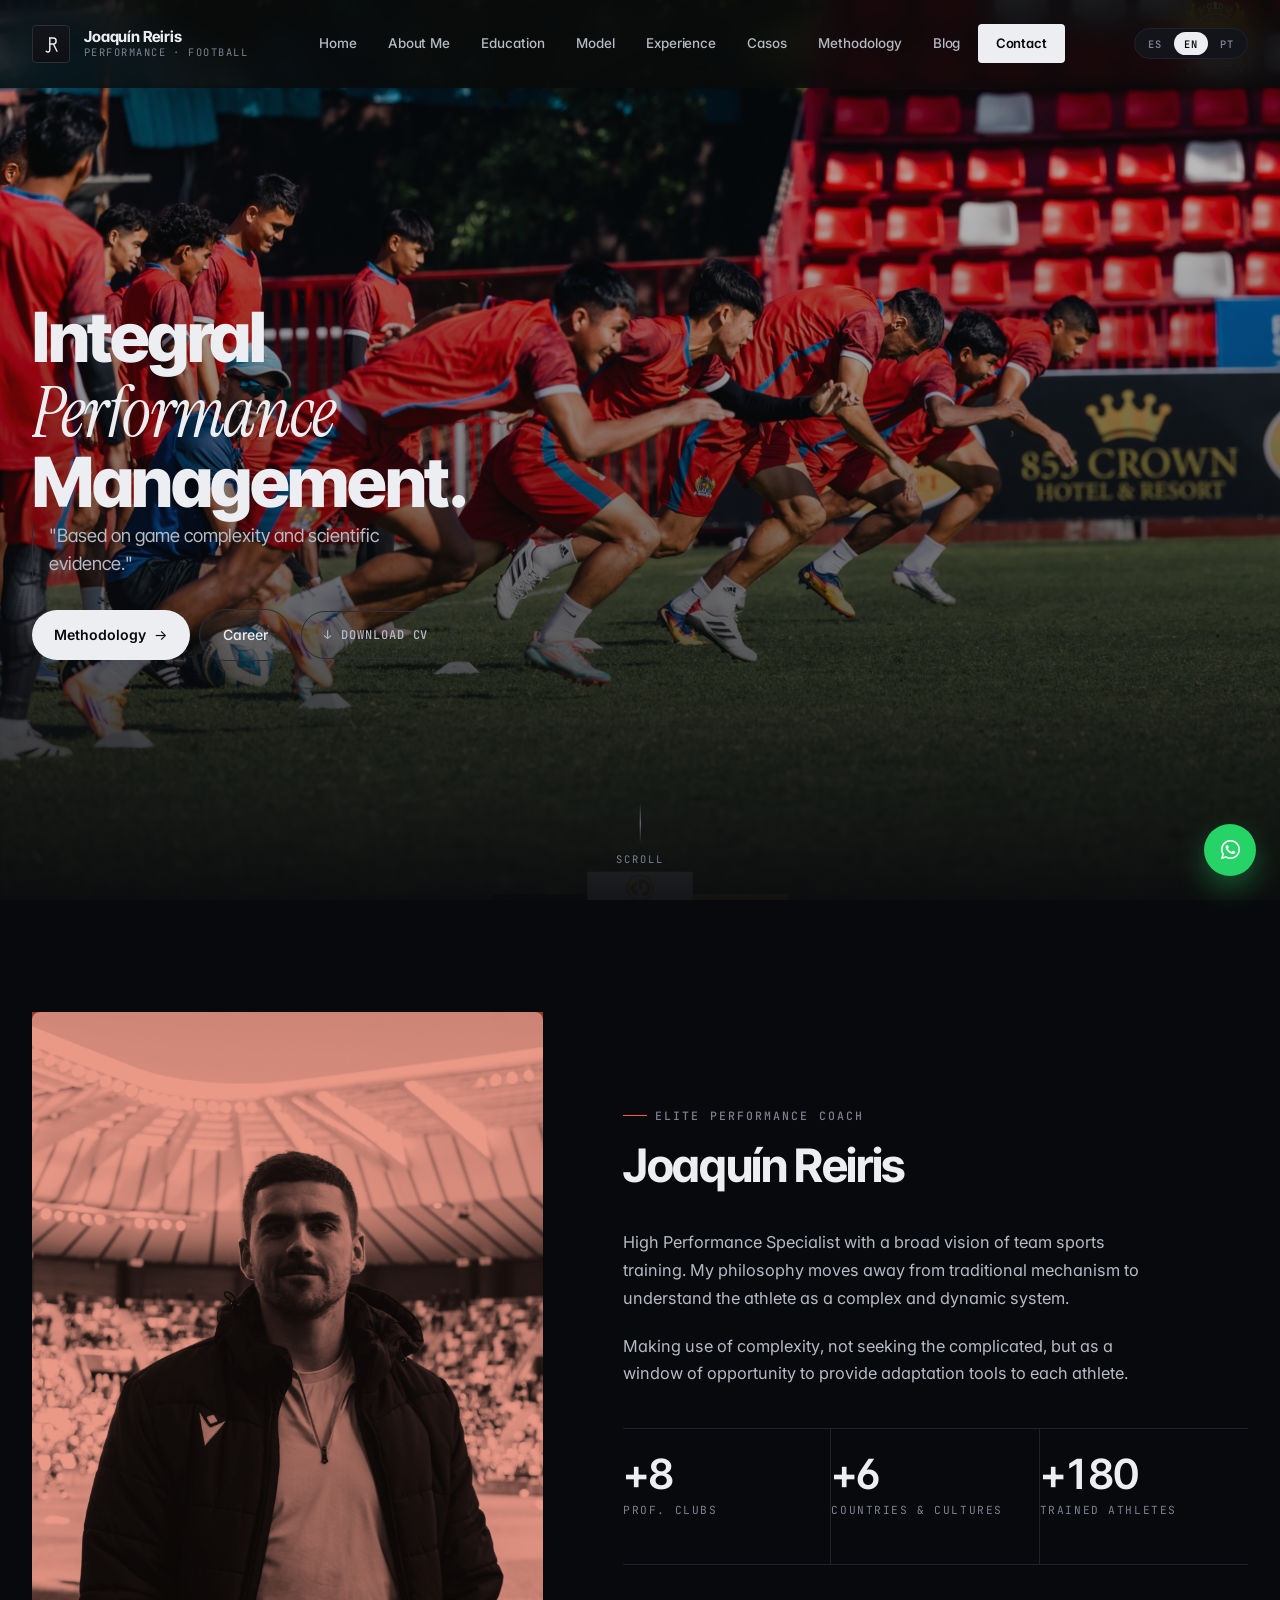
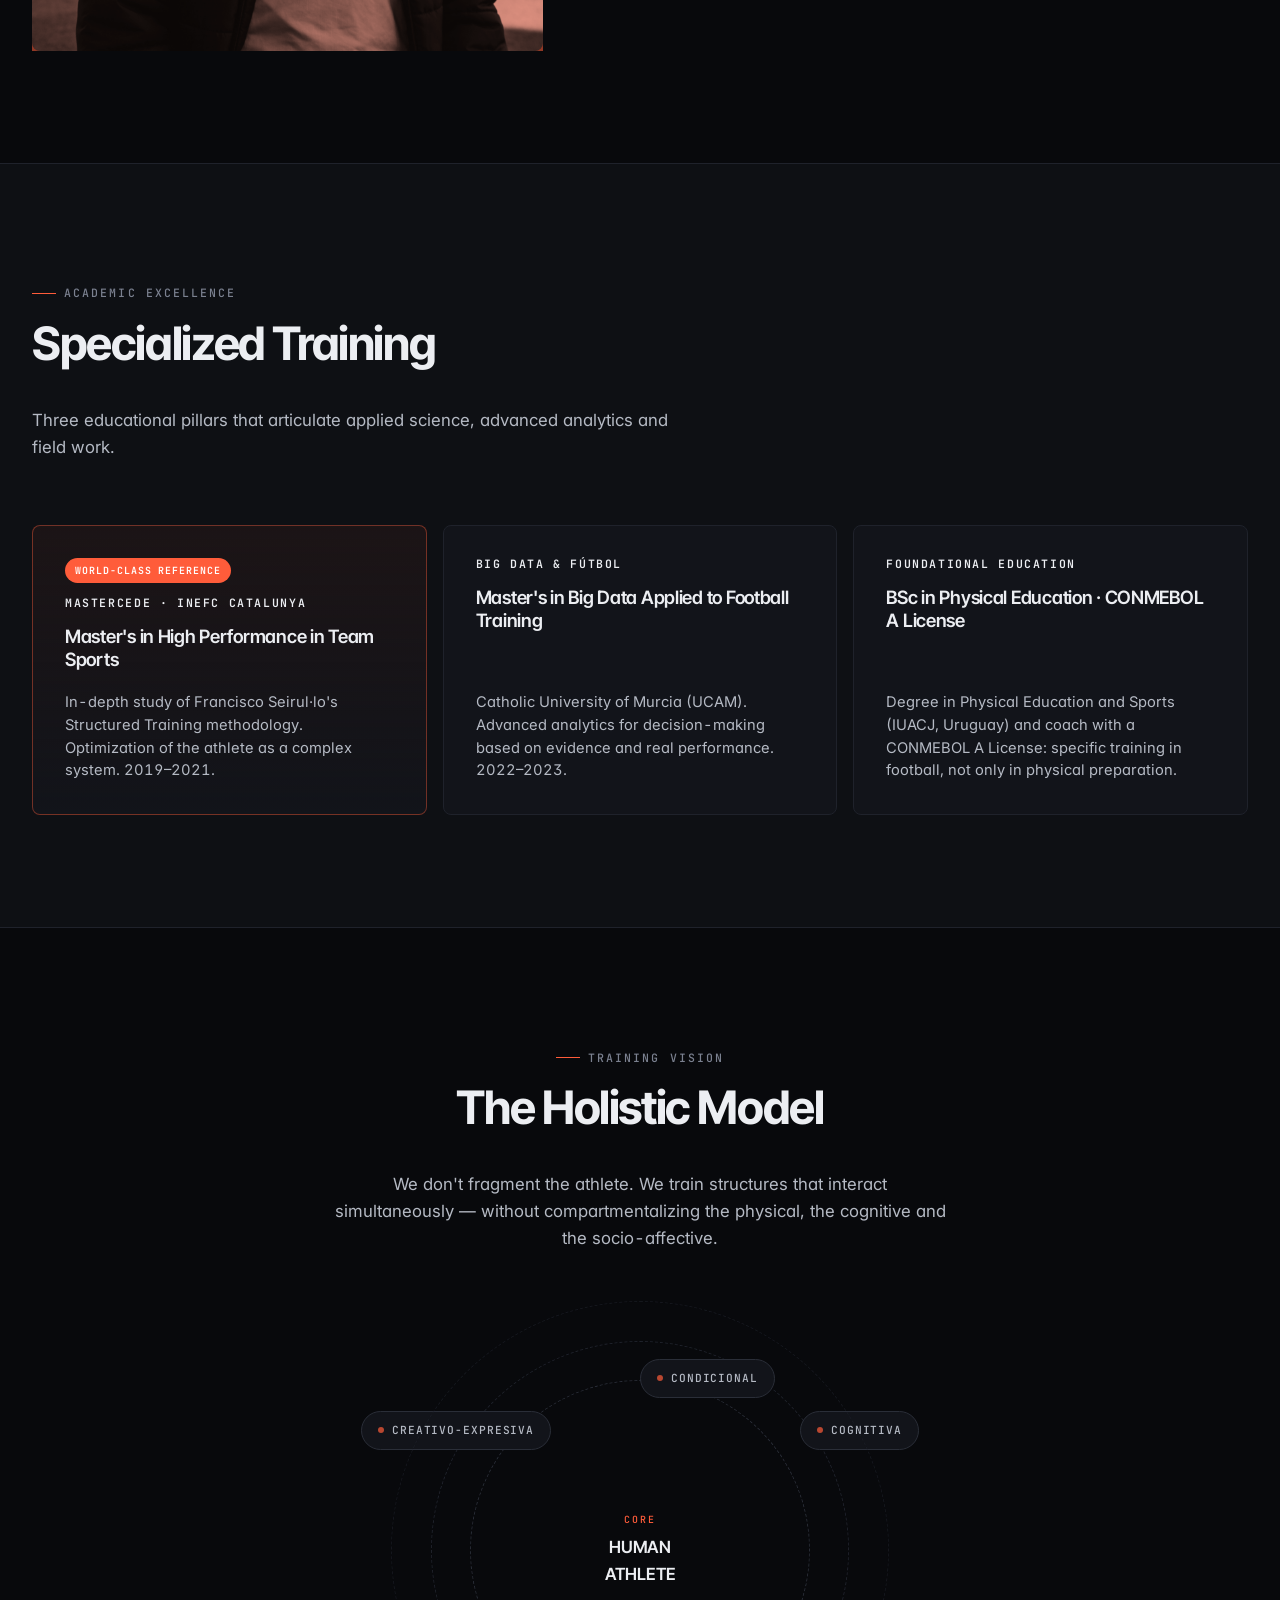
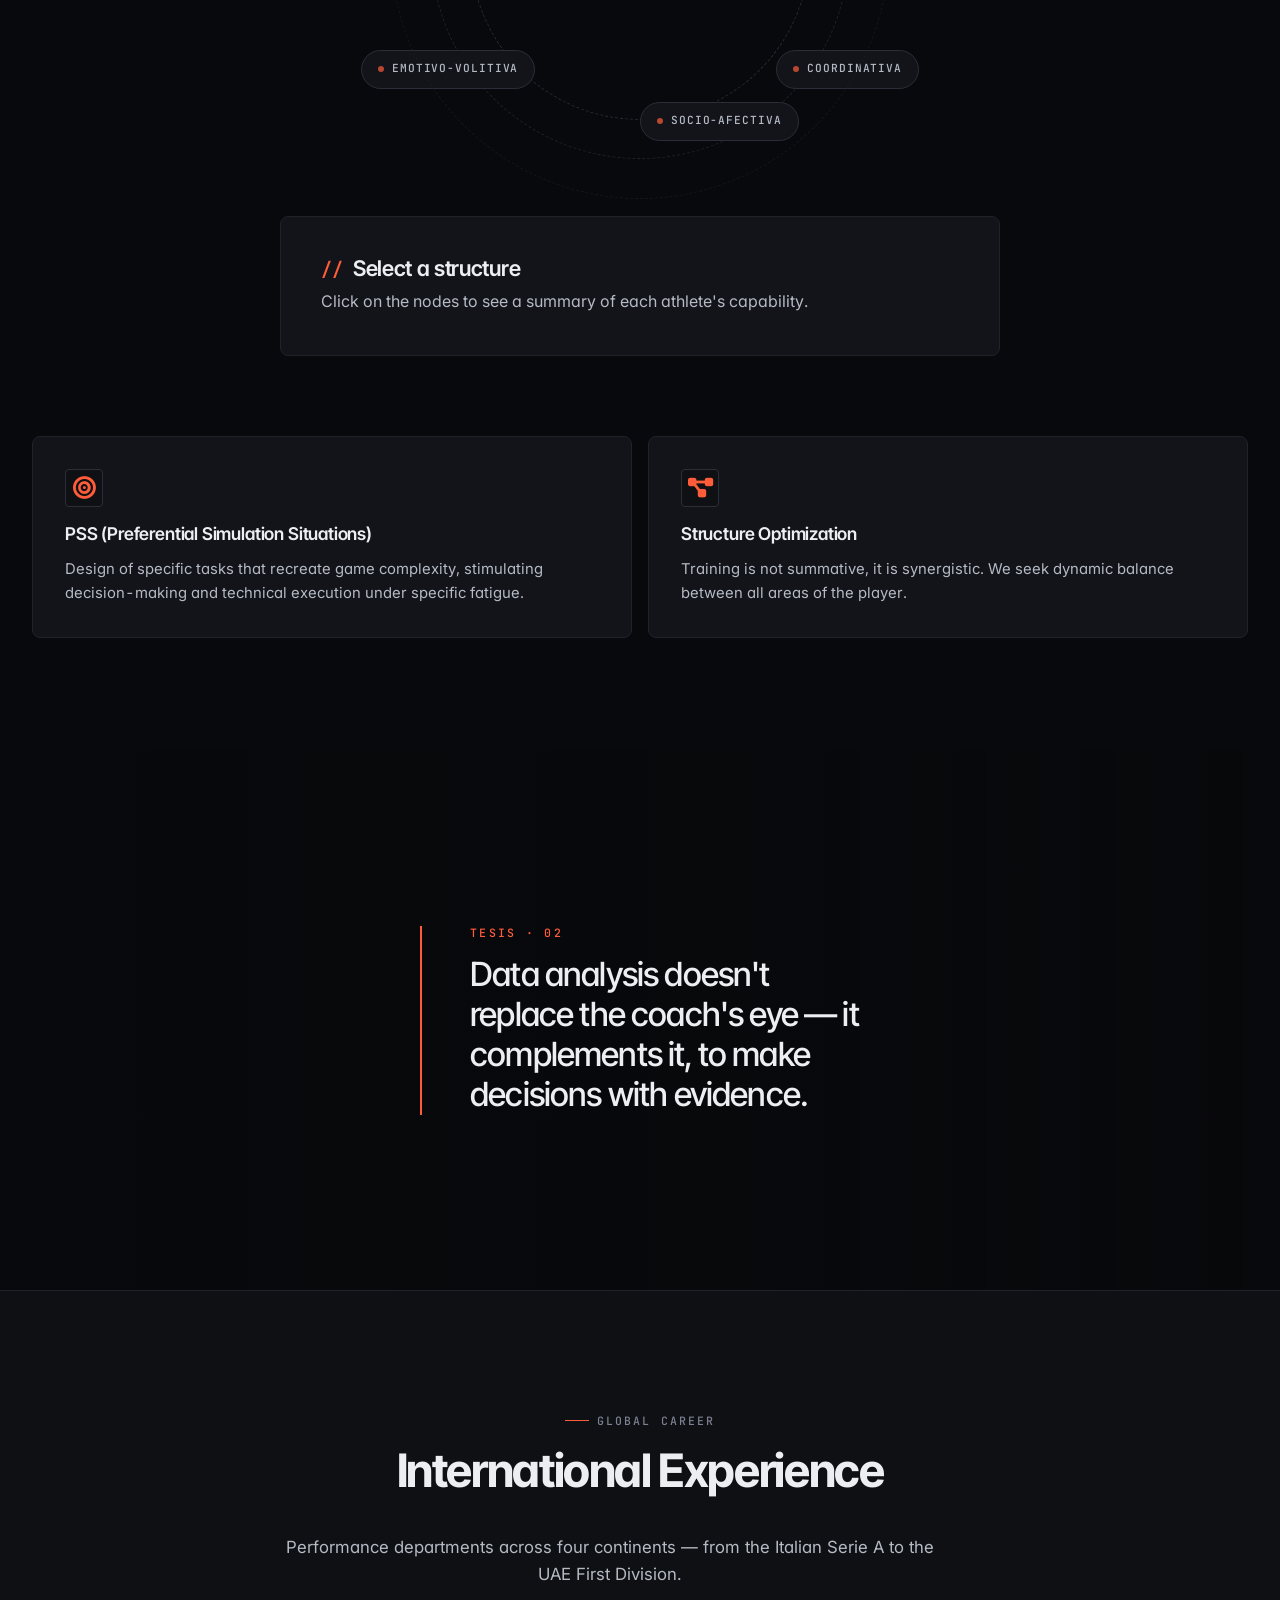
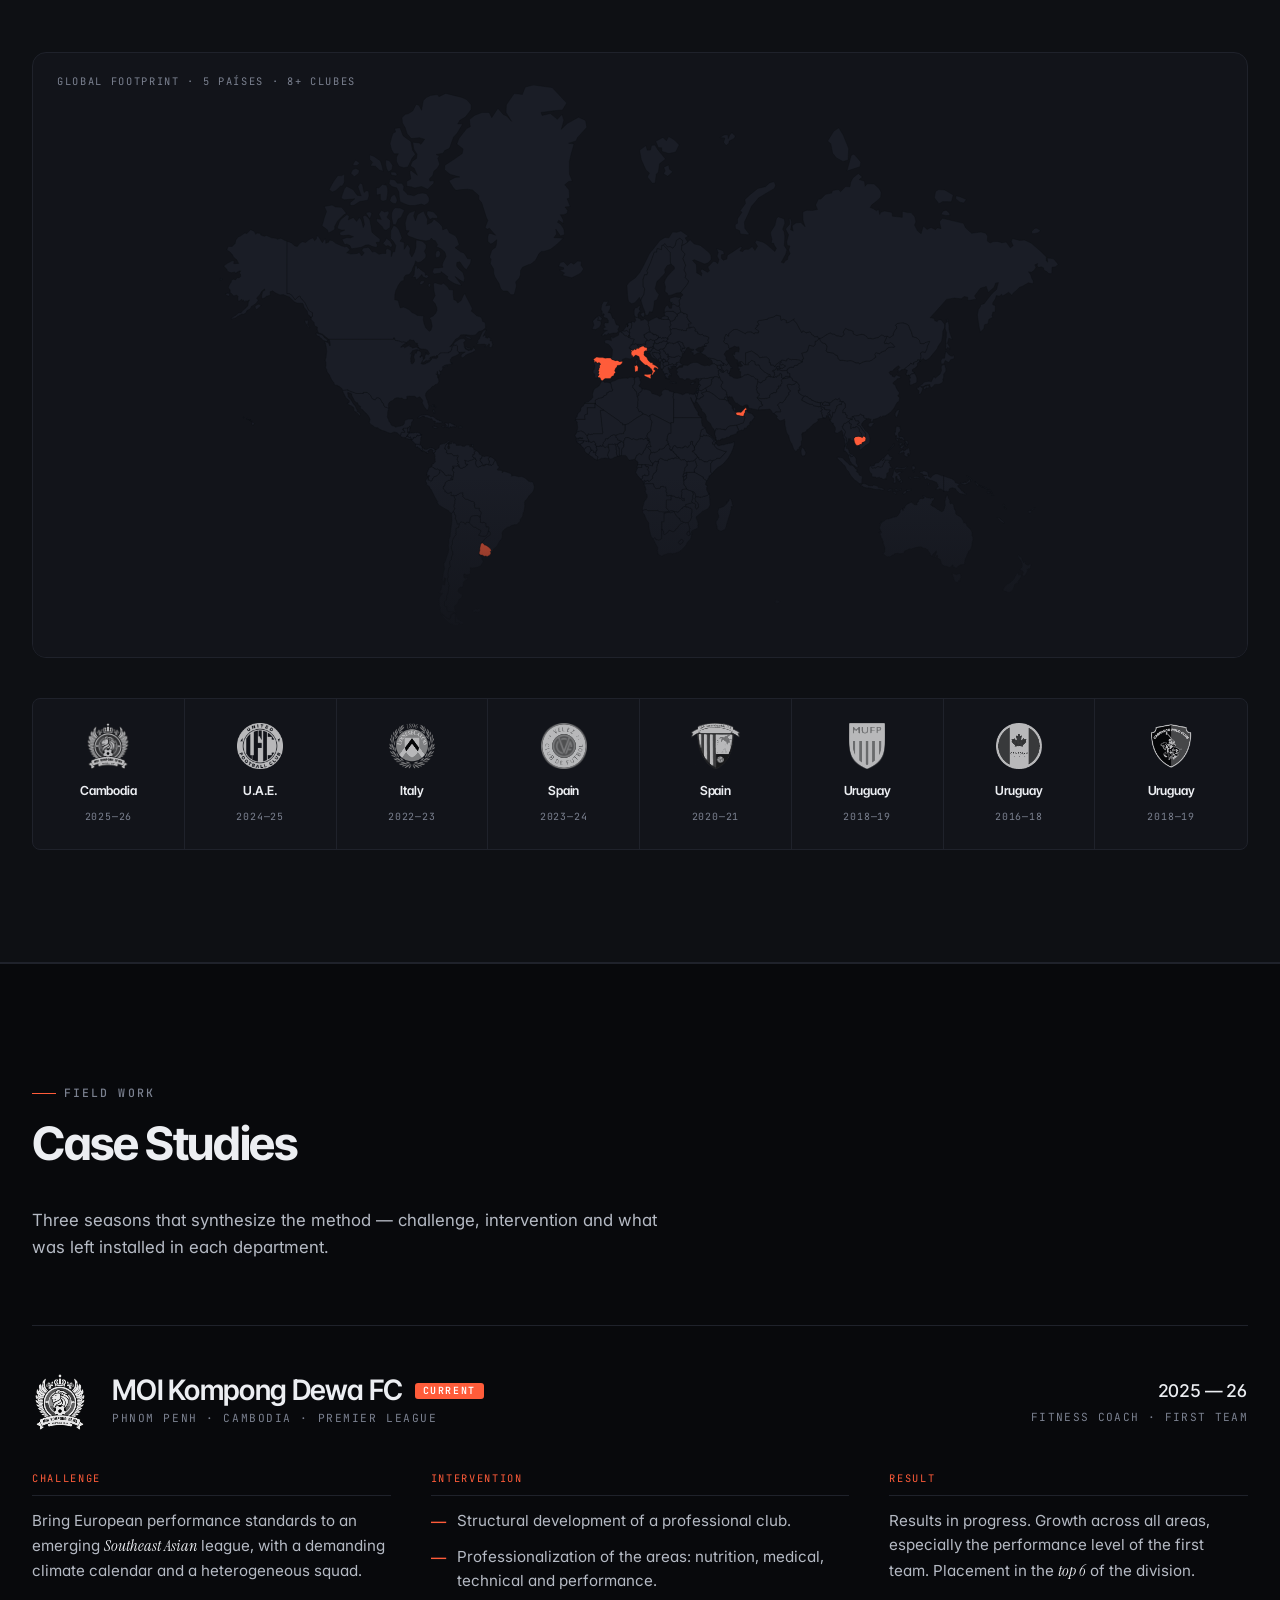
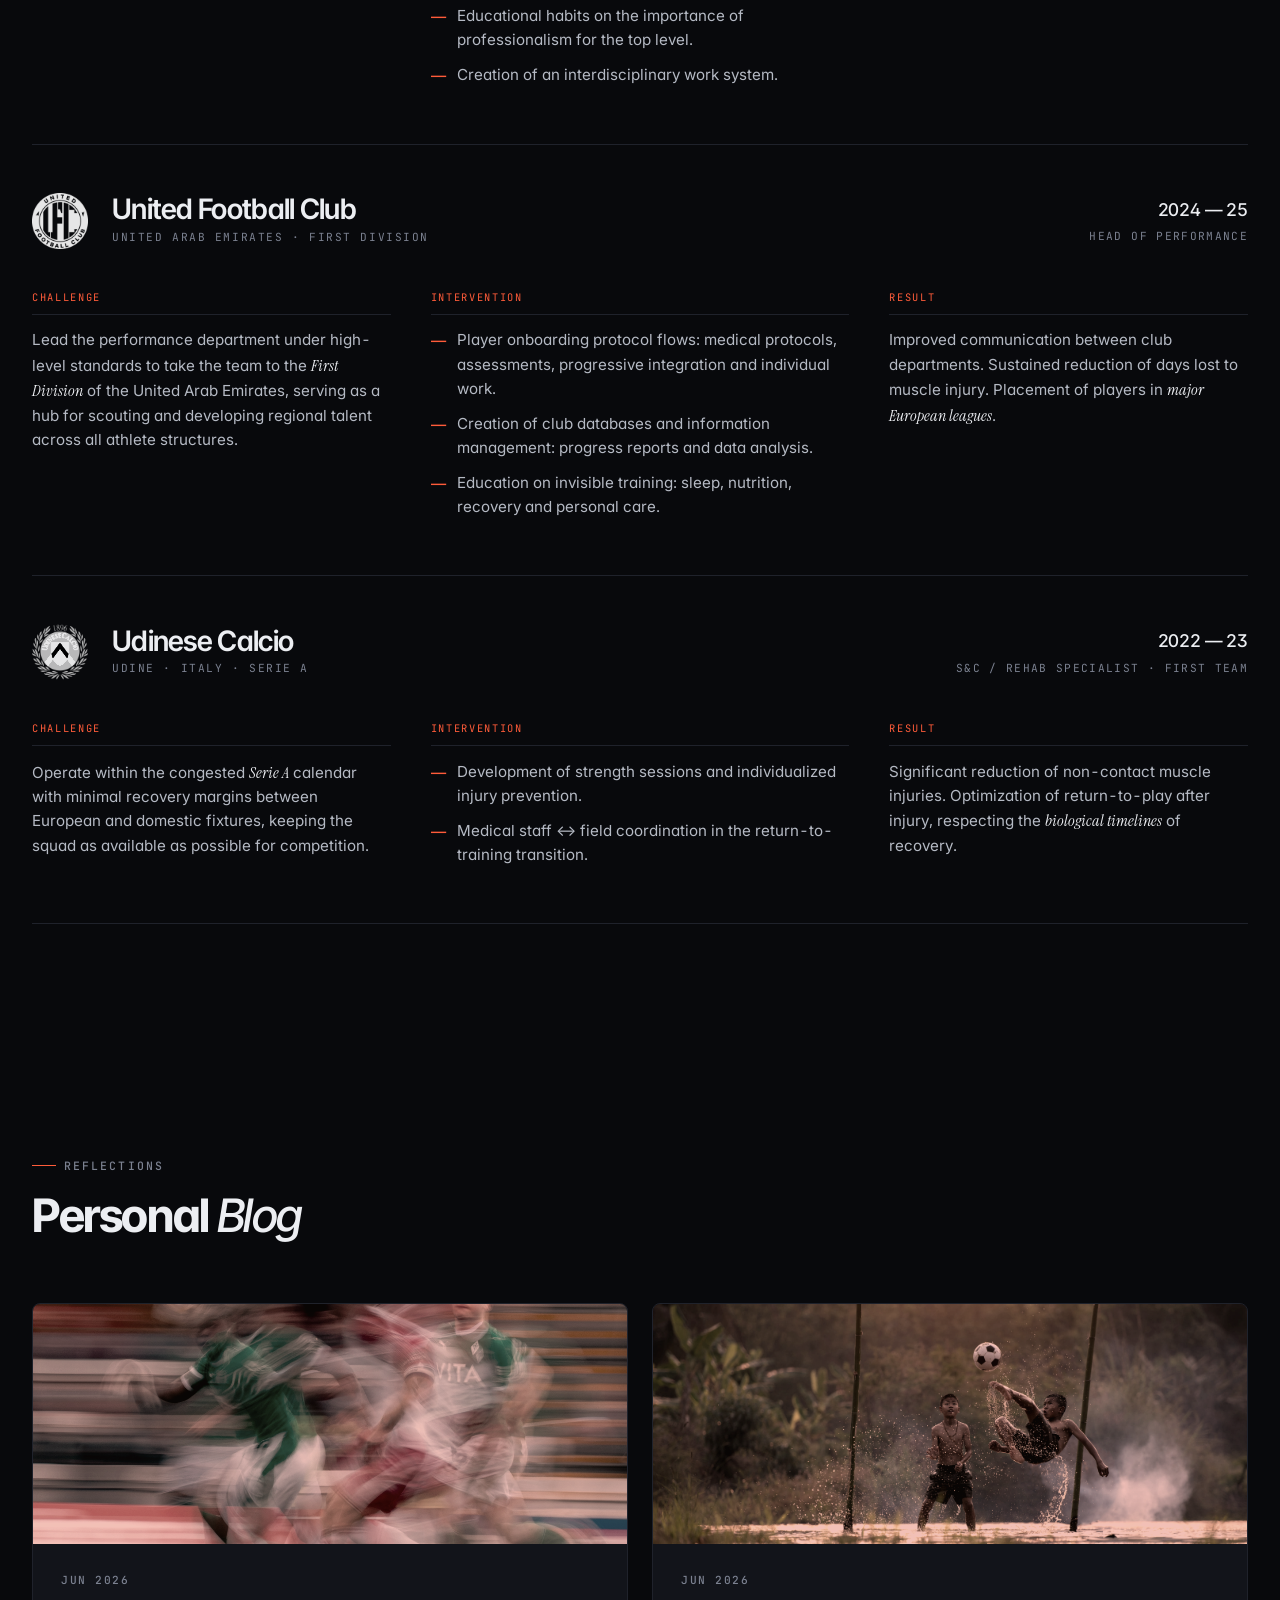
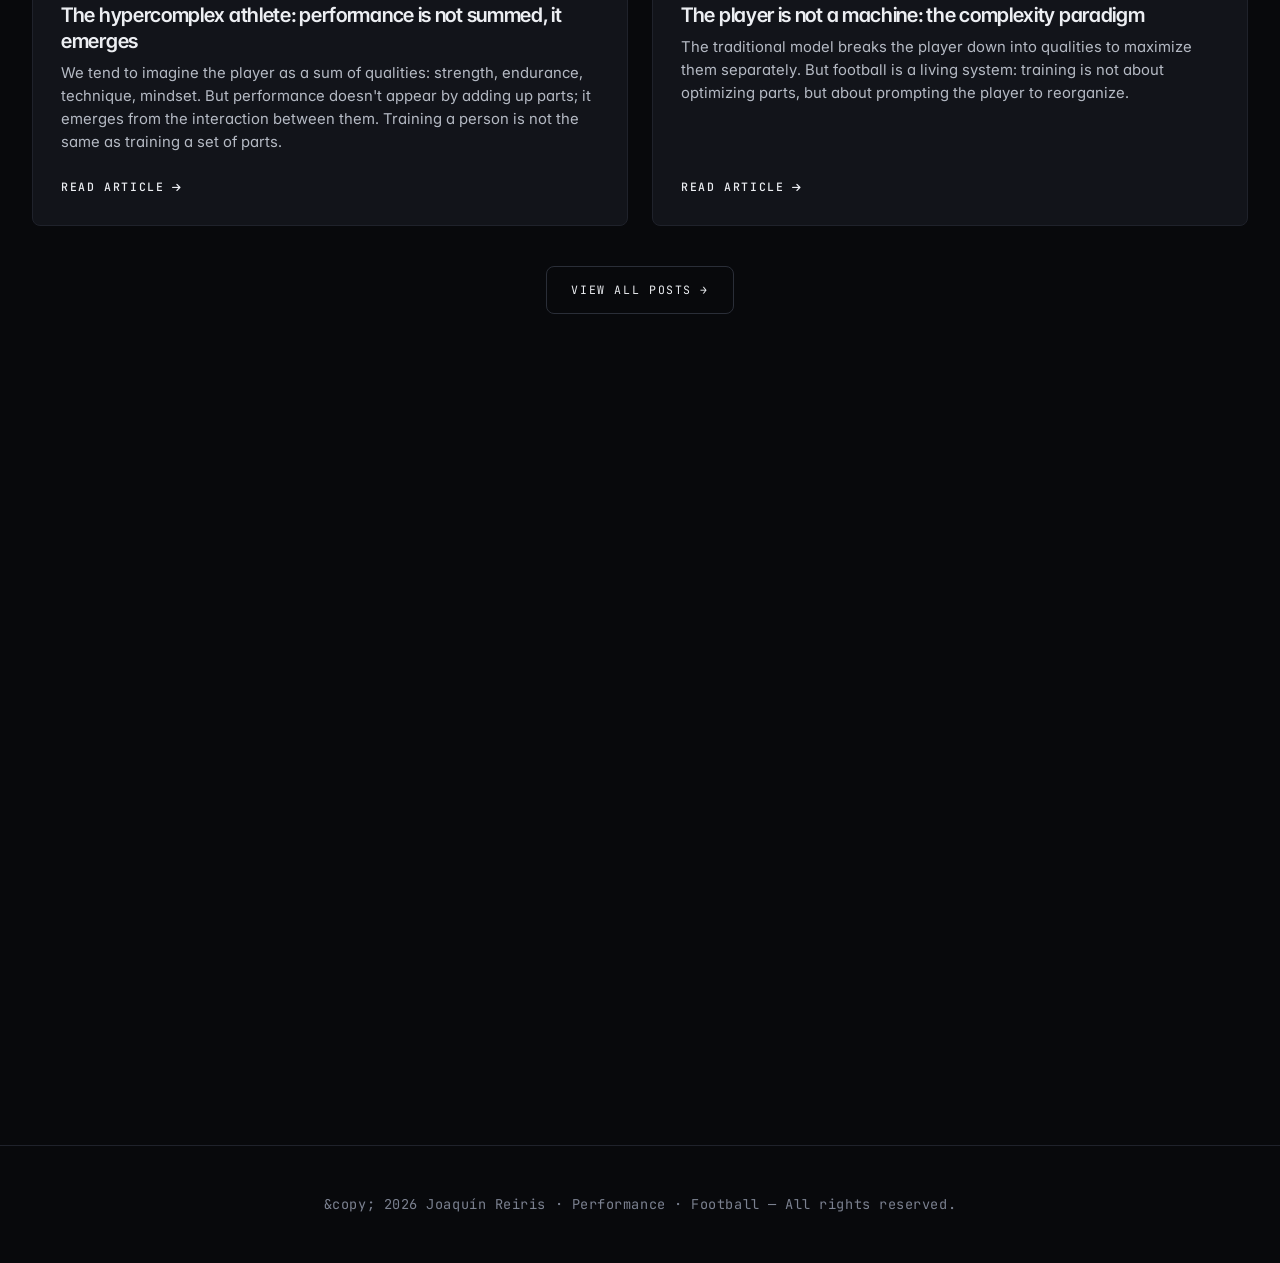
==== commit 02c6262f: "Index: tira de experiencia (8 escudos + San Bartolomé) y quitar visor de CV - exp-logos: Vélez pasa " ====
--- a/index.html
+++ b/index.html
@@ -270,7 +270,12 @@
                 <div class="exp-logo" tabindex="0" data-club="Vélez Club de Fútbol" data-role-es="S&amp;C / Readaptador — 1.er Equipo" data-role-en="S&amp;C / Rehab — First Team" data-role-pt="S&amp;C / Readaptador — Time Principal">
                     <img src="assets/squads/Velez.png" alt="Vélez CF">
                     <span class="exp-logo-c" data-i18n="country.spain">España</span>
-                    <span class="exp-logo-y">2020—24</span>
+                    <span class="exp-logo-y">2023—24</span>
+                </div>
+                <div class="exp-logo" tabindex="0" data-club="San Bartolomé CF" data-role-es="Preparador Físico — 1.er Equipo" data-role-en="Fitness Coach — First Team" data-role-pt="Preparador Físico — Time Principal">
+                    <img src="assets/squads/SanBartolome.png" alt="San Bartolomé CF">
+                    <span class="exp-logo-c" data-i18n="country.spain">España</span>
+                    <span class="exp-logo-y">2020—21</span>
                 </div>
                 <div class="exp-logo" tabindex="0" data-club="Mutual Uruguaya de Futbolistas Profesionales" data-role-es="Preparador Físico" data-role-en="Fitness Coach" data-role-pt="Preparador Físico">
                     <img src="assets/squads/MUFP.png" alt="Mutual Uruguaya de Futbolistas Profesionales">
@@ -414,19 +419,6 @@
             </div>
             <div class="blog-viewall-wrap">
                 <a href="blog.html" class="blog-viewall" data-i18n="blog.viewall">Ver todo el blog</a>
-            </div>
-        </div>
-    </section>
-
-    <!-- ============================== CV VIEWER ============================== -->
-    <section id="cv-viewer" class="cv-viewer" data-screen-label="CV">
-        <div class="container">
-            <div class="section-header" data-aos="fade-up">
-                <span class="section-subtitle" data-i18n="cv.subtitle">Documentación</span>
-                <h2 class="section-title" data-i18n="cv.title">Currículum <span>Vitae</span></h2>
-            </div>
-            <div class="pdf-container" data-aos="zoom-in">
-                <iframe src="CV - Joaqu&iacute;n Reiris - ESP.pdf" width="100%" height="780px" title="CV Joaqu&iacute;n Reiris"></iframe>
             </div>
         </div>
     </section>
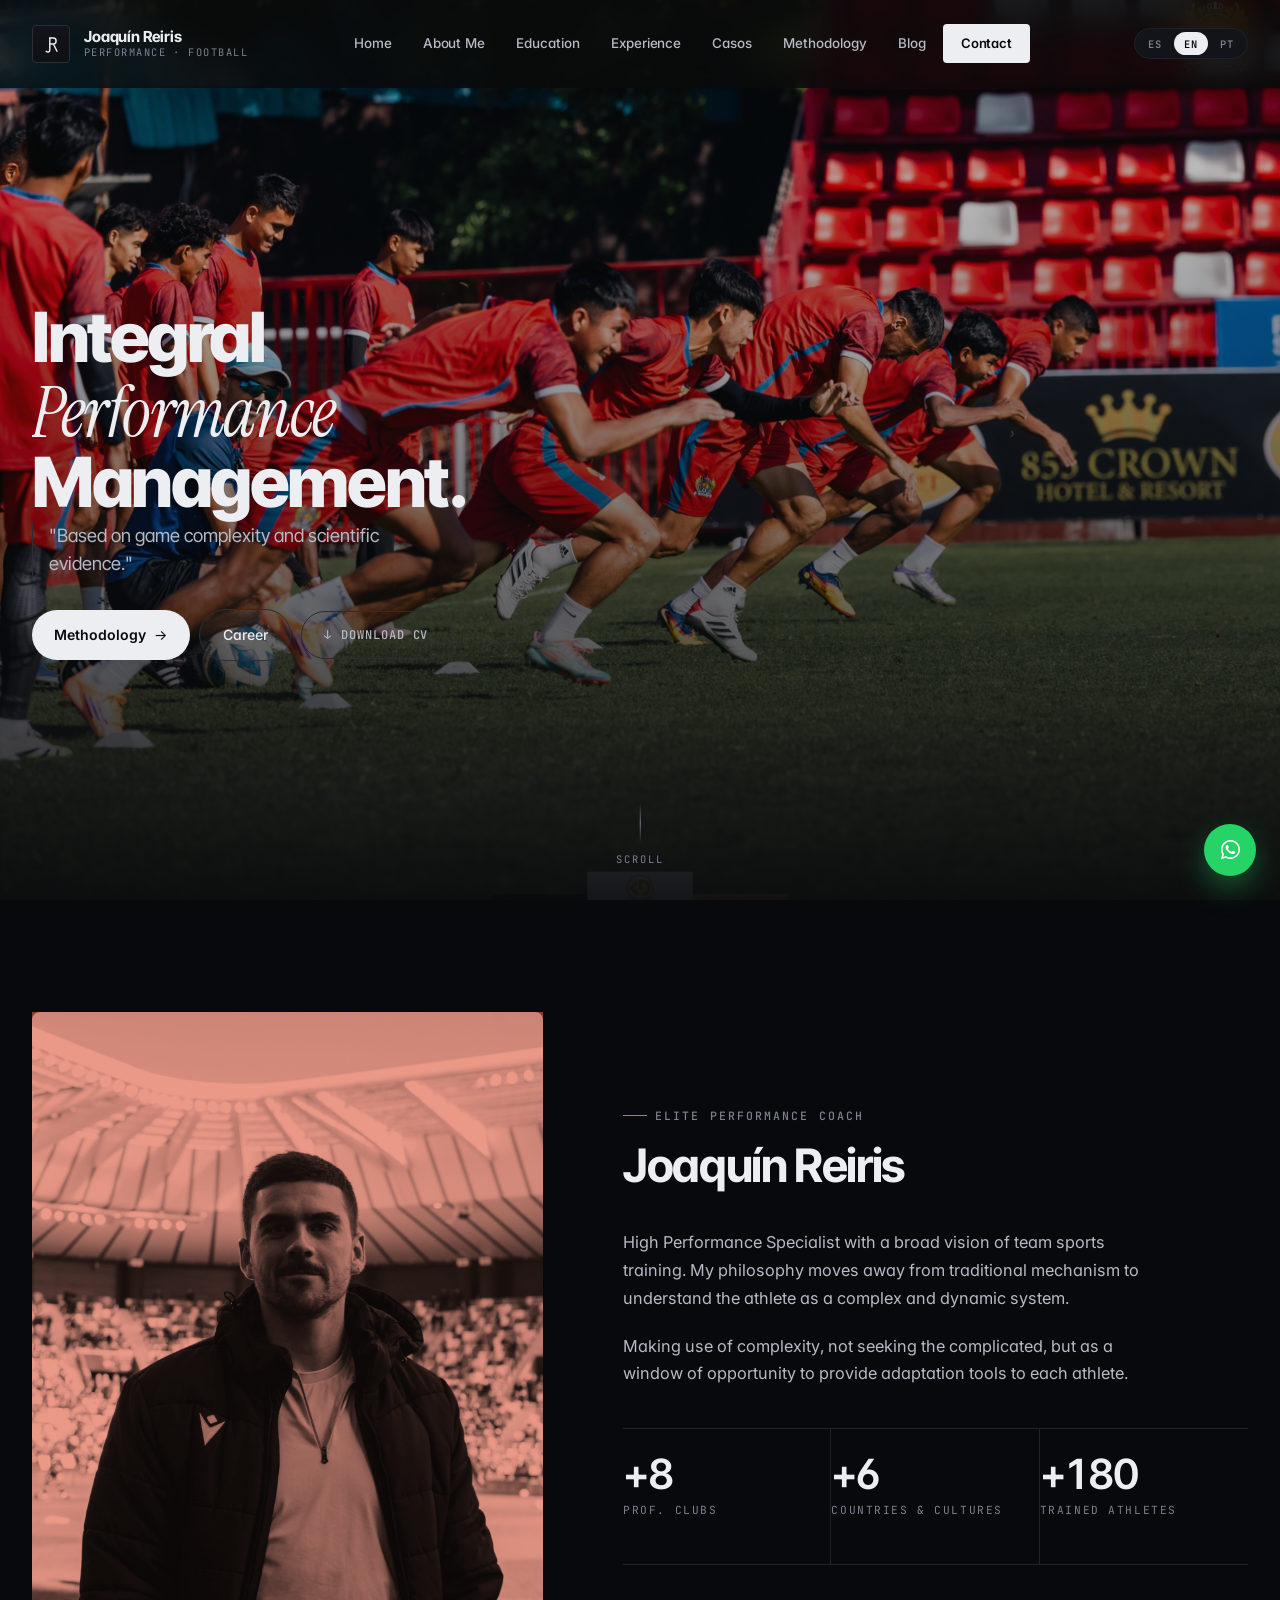
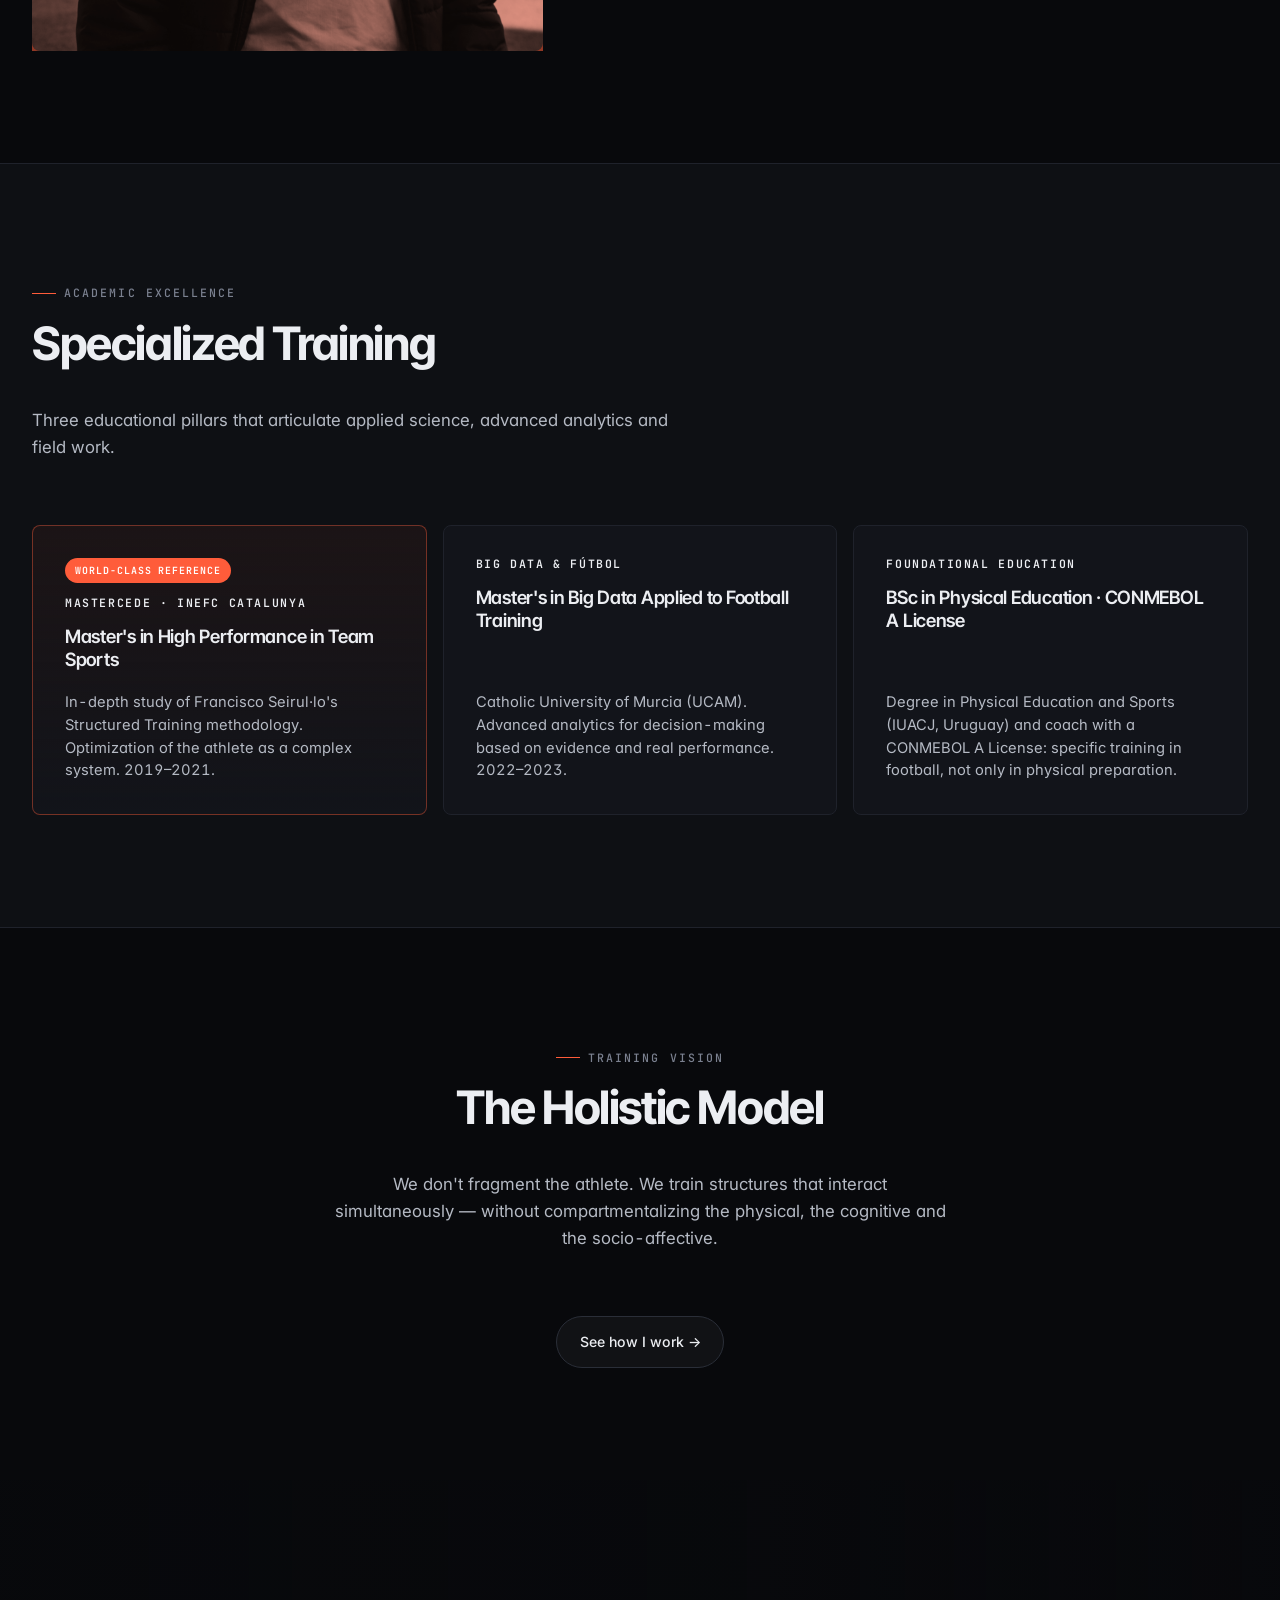
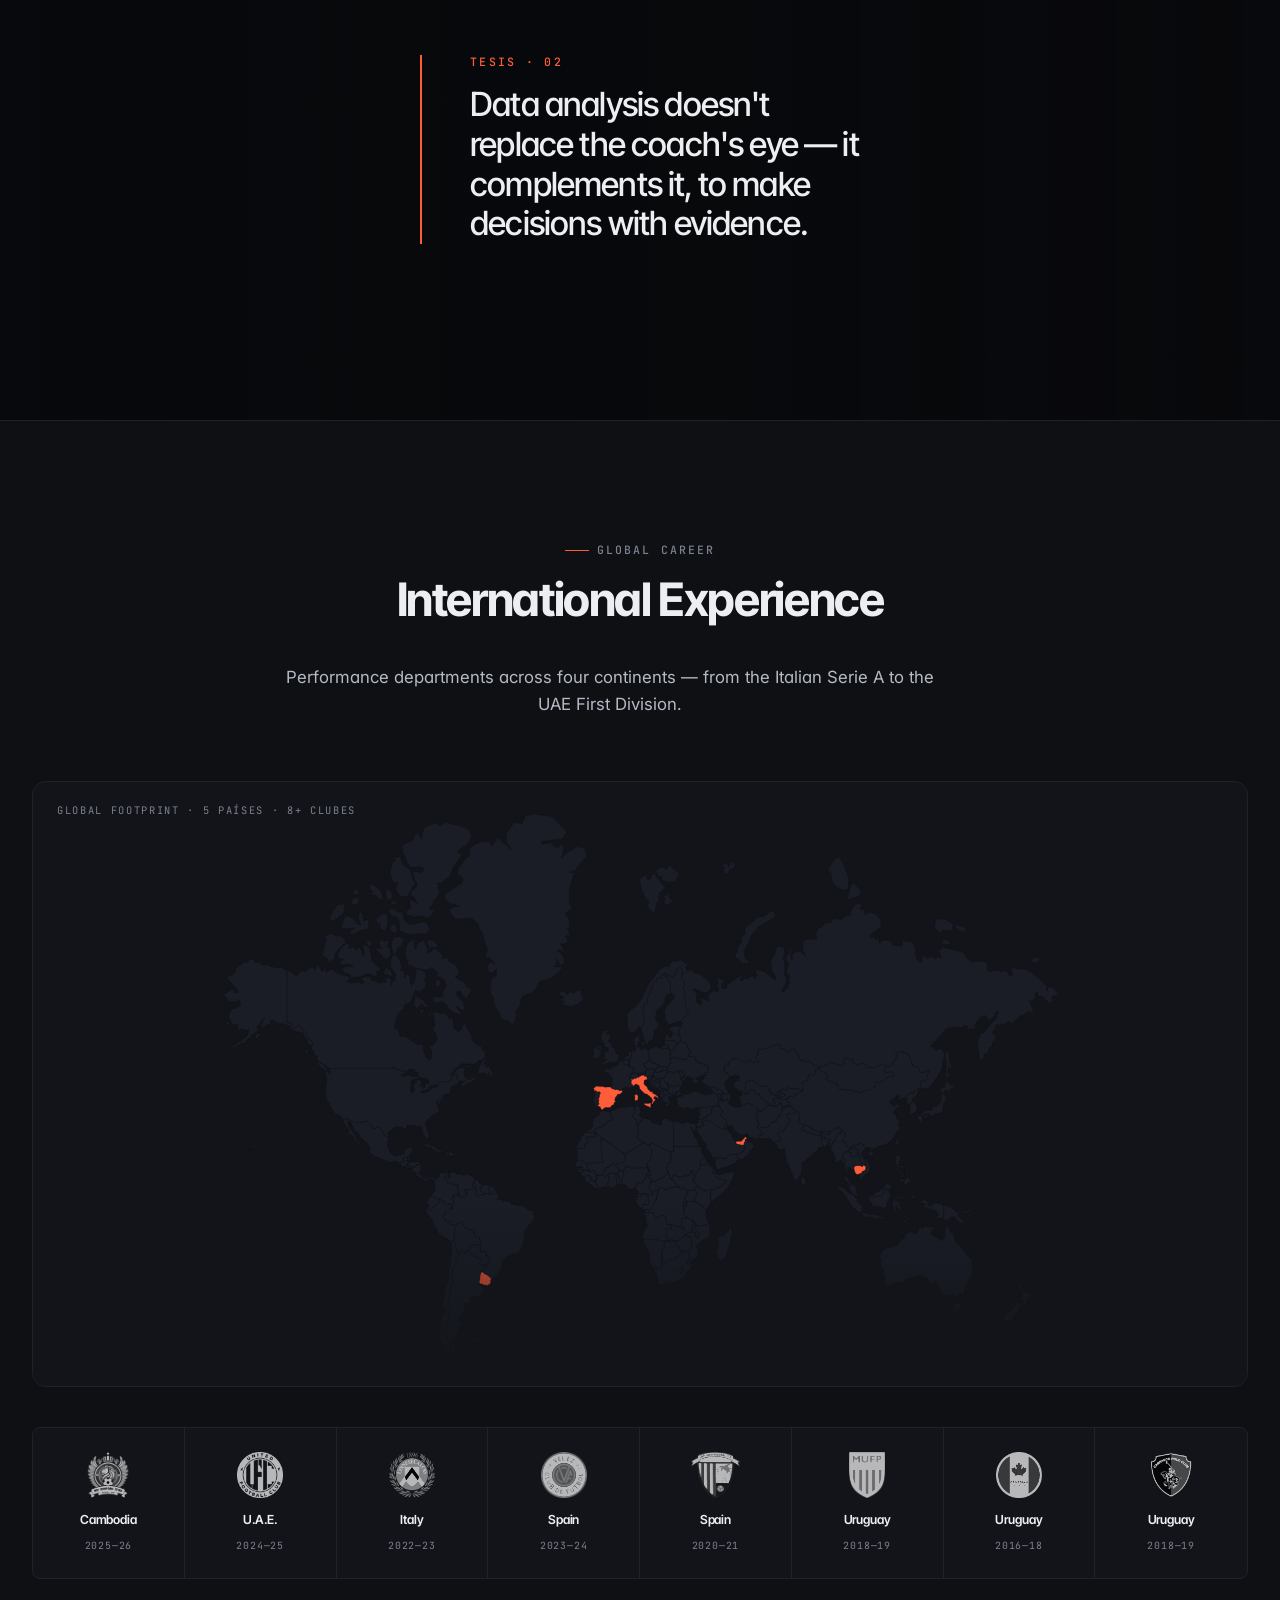
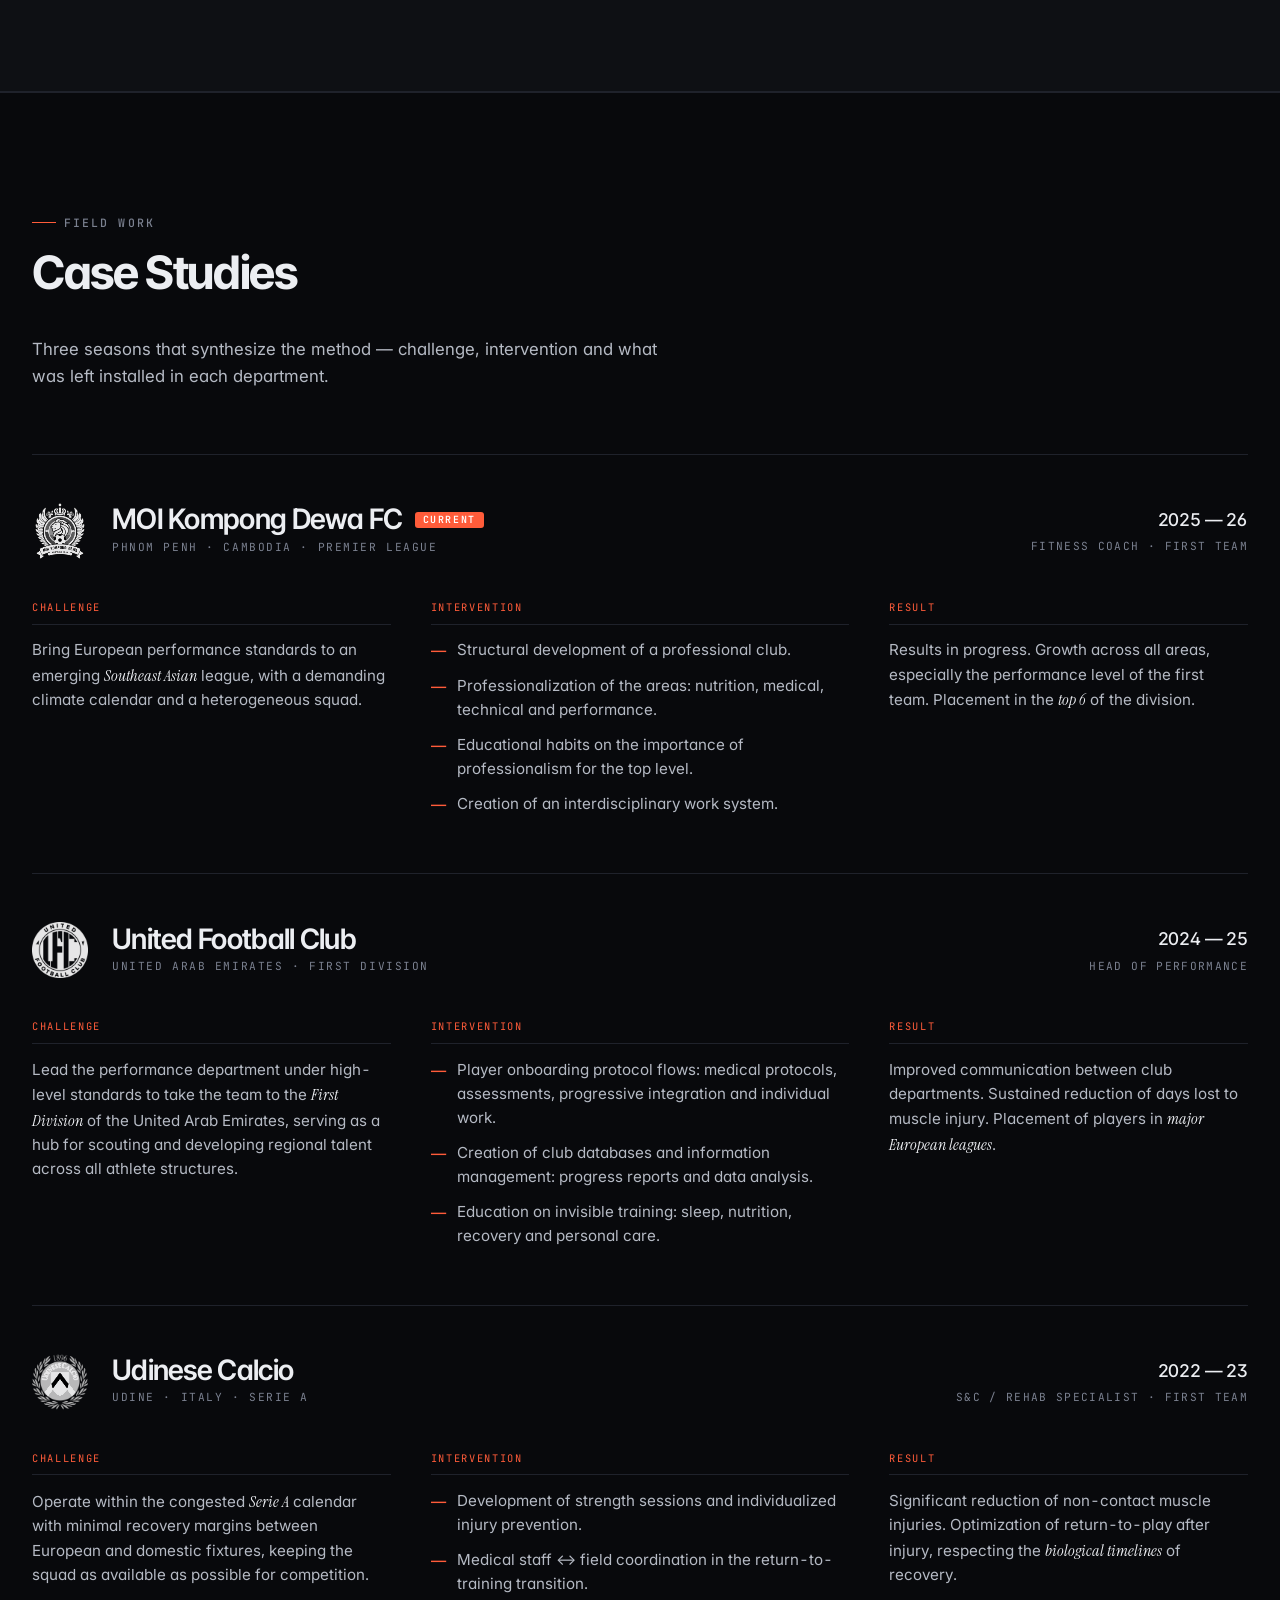
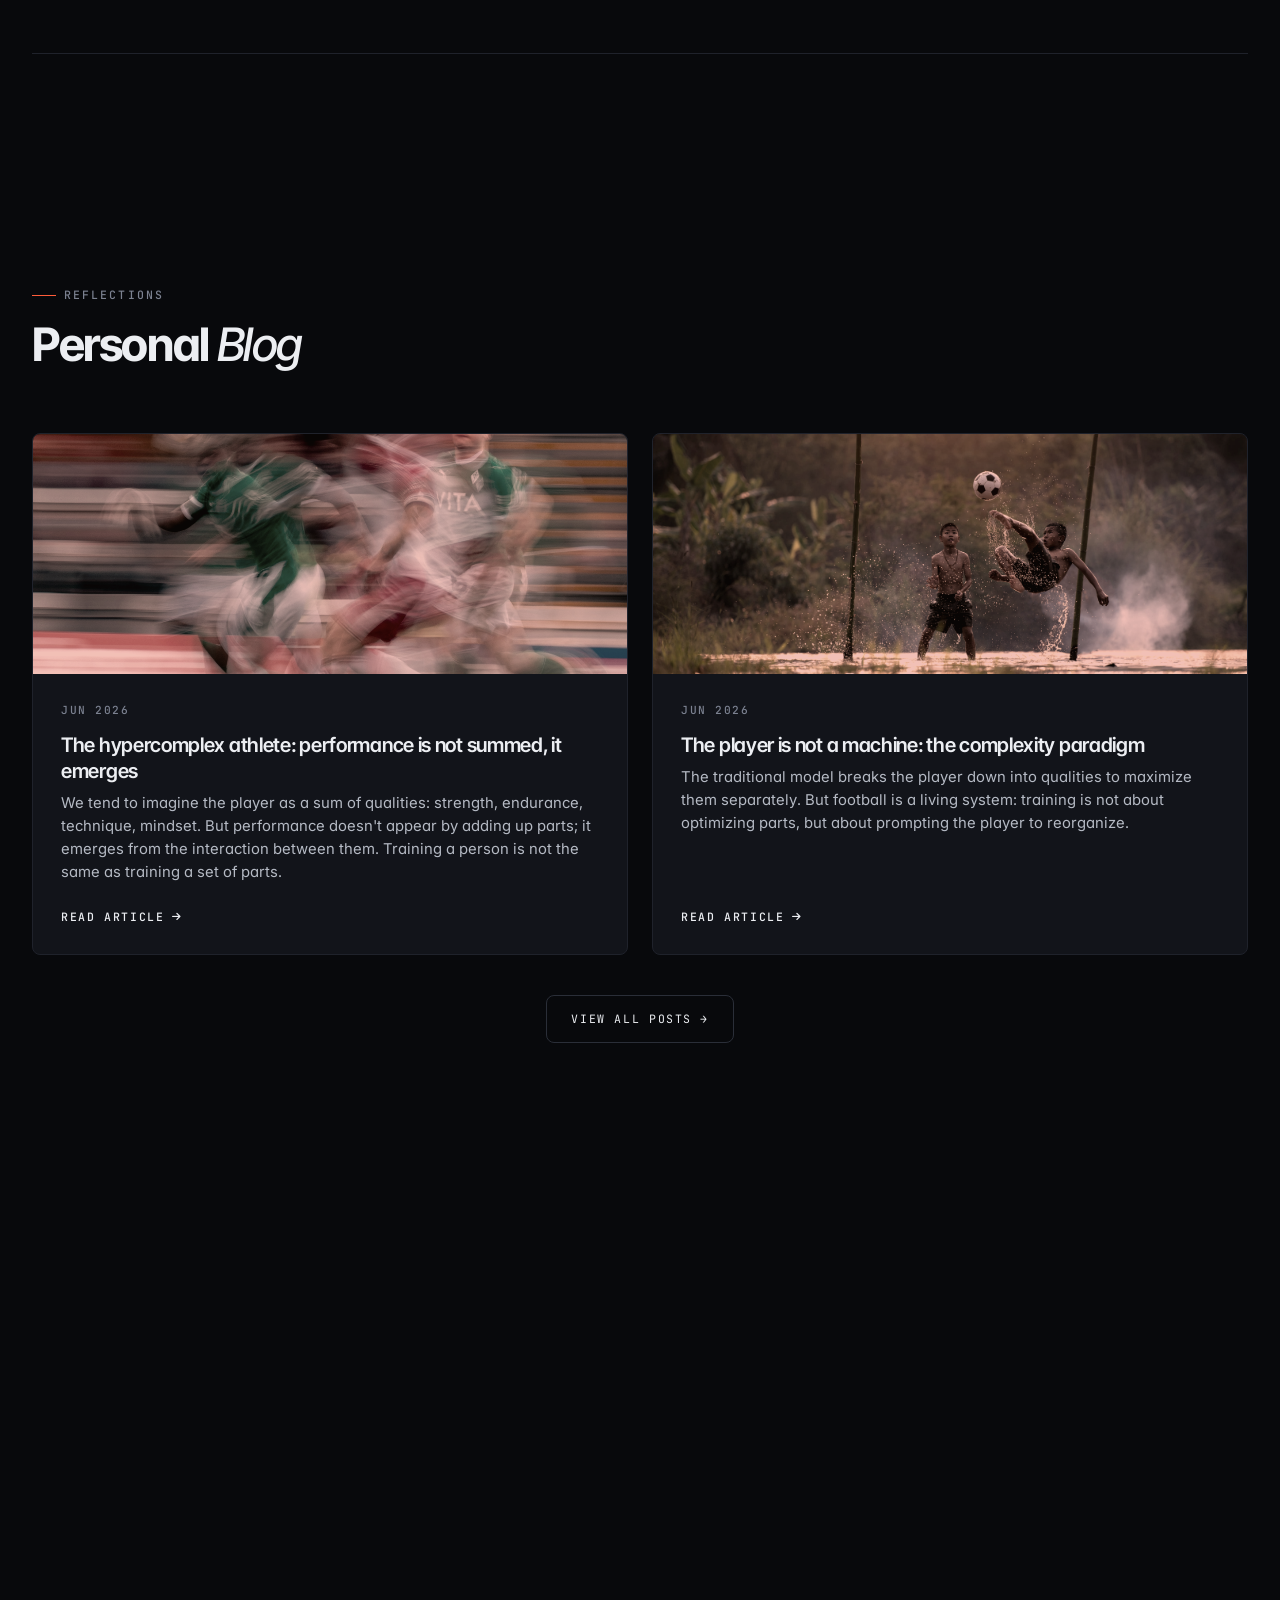
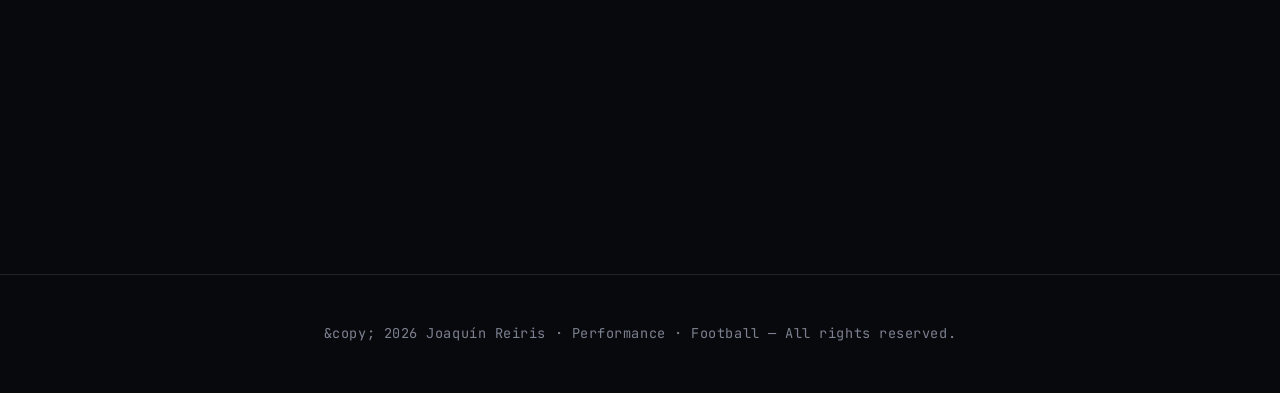
==== commit 472d434d: "Metodología: mover el modelo holístico a metodologia.html + teaser en el index - metodologia.html (N" ====
--- a/index.html
+++ b/index.html
@@ -77,10 +77,9 @@
             <li><a href="#home" data-i18n="nav.home">Inicio</a></li>
             <li><a href="sobre-mi.html" data-i18n="nav.about">Sobre Mí</a></li>
             <li><a href="#academic" data-i18n="nav.academic">Formación</a></li>
-            <li><a href="#methods" data-i18n="nav.methods">Metodología</a></li>
             <li><a href="#experience" data-i18n="nav.experience">Experiencia</a></li>
             <li><a href="#cases">Casos</a></li>
-            <li><a href="metodologia.html" data-i18n="nav.leadership">Liderazgo</a></li>
+            <li><a href="metodologia.html" data-i18n="nav.leadership">Metodología</a></li>
             <li><a href="blog.html" data-i18n="nav.blog">Blog</a></li>
             <li><a href="#contact" class="btn-nav" data-i18n="nav.contact">Contacto</a></li>
         </ul>
@@ -109,7 +108,7 @@
                 <p class="hero-tagline" data-i18n="hero.tagline">Basada en la complejidad del juego y la evidencia científica — al servicio del fútbol de élite.</p>
 
                 <div class="hero-btns">
-                    <a href="#methods" class="btn-primary" data-i18n="hero.btn_methods">Ver metodología</a>
+                    <a href="metodologia.html" class="btn-primary" data-i18n="hero.btn_methods">Ver metodología</a>
                     <a href="#experience" class="btn-secondary" data-i18n="hero.btn_experience">Trayectoria</a>
                     <a href="CV - Joaqu&iacute;n Reiris - ESP.pdf" class="btn-outline" download data-i18n="hero.btn_cv">Descargar CV</a>
                 </div>
@@ -192,34 +191,8 @@
                 <p class="header-desc" data-i18n="methods.desc">No fragmentamos al deportista. Entrenamos estructuras que interactúan simultáneamente — sin compartimentar lo físico, lo cognitivo y lo socio-afectivo.</p>
             </div>
 
-            <div class="structures-container">
-                <div class="structure-circle" data-aos="zoom-in">
-                    <div class="center-text" data-i18n="methods.center">Humano<br>Deportista</div>
-                    <div class="structure-node n1" data-aos="fade-up" data-aos-delay="300" data-struct="condicional"><span>Condicional</span></div>
-                    <div class="structure-node n2" data-aos="fade-up" data-aos-delay="400" data-struct="cognitiva"><span>Cognitiva</span></div>
-                    <div class="structure-node n3" data-aos="fade-up" data-aos-delay="500" data-struct="coordinativa"><span>Coordinativa</span></div>
-                    <div class="structure-node n4" data-aos="fade-up" data-aos-delay="600" data-struct="socio-afectiva"><span>Socio-afectiva</span></div>
-                    <div class="structure-node n5" data-aos="fade-up" data-aos-delay="700" data-struct="emotivo-volitiva"><span>Emotivo-volitiva</span></div>
-                    <div class="structure-node n6" data-aos="fade-up" data-aos-delay="800" data-struct="creativo-expresiva"><span>Creativo-expresiva</span></div>
-                </div>
-            </div>
-
-            <div id="structure-info" class="structure-info-box" data-aos="fade-up">
-                <h4 id="info-title" data-i18n="struct.info_title">Selecciona una estructura</h4>
-                <p id="info-desc" data-i18n="struct.info_desc">Haz clic en los nodos para ver el resumen de cada capacidad del deportista.</p>
-            </div>
-
-            <div class="methods-grid secondary">
-                <div class="method-card" data-aos="fade-right">
-                    <div class="card-icon"><i class="fas fa-bullseye"></i></div>
-                    <h3 data-i18n="methods.card1_title">SSP — Situaciones Simuladoras Preferenciales</h3>
-                    <p data-i18n="methods.card1_desc">Diseño de tareas específicas que recrean la complejidad del juego, estimulando la toma de decisiones y la ejecución técnica bajo fatiga específica.</p>
-                </div>
-                <div class="method-card" data-aos="fade-left">
-                    <div class="card-icon"><i class="fas fa-diagram-project"></i></div>
-                    <h3 data-i18n="methods.card2_title">Optimización de estructuras</h3>
-                    <p data-i18n="methods.card2_desc">El entrenamiento no es sumatorio, es sinérgico. Buscamos el equilibrio dinámico entre todas las áreas del jugador.</p>
-                </div>
+            <div class="blog-viewall-wrap" data-aos="fade-up">
+                <a href="metodologia.html" class="btn-secondary" data-i18n="methods.cta">Ver mi modelo de trabajo →</a>
             </div>
         </div>
     </section>
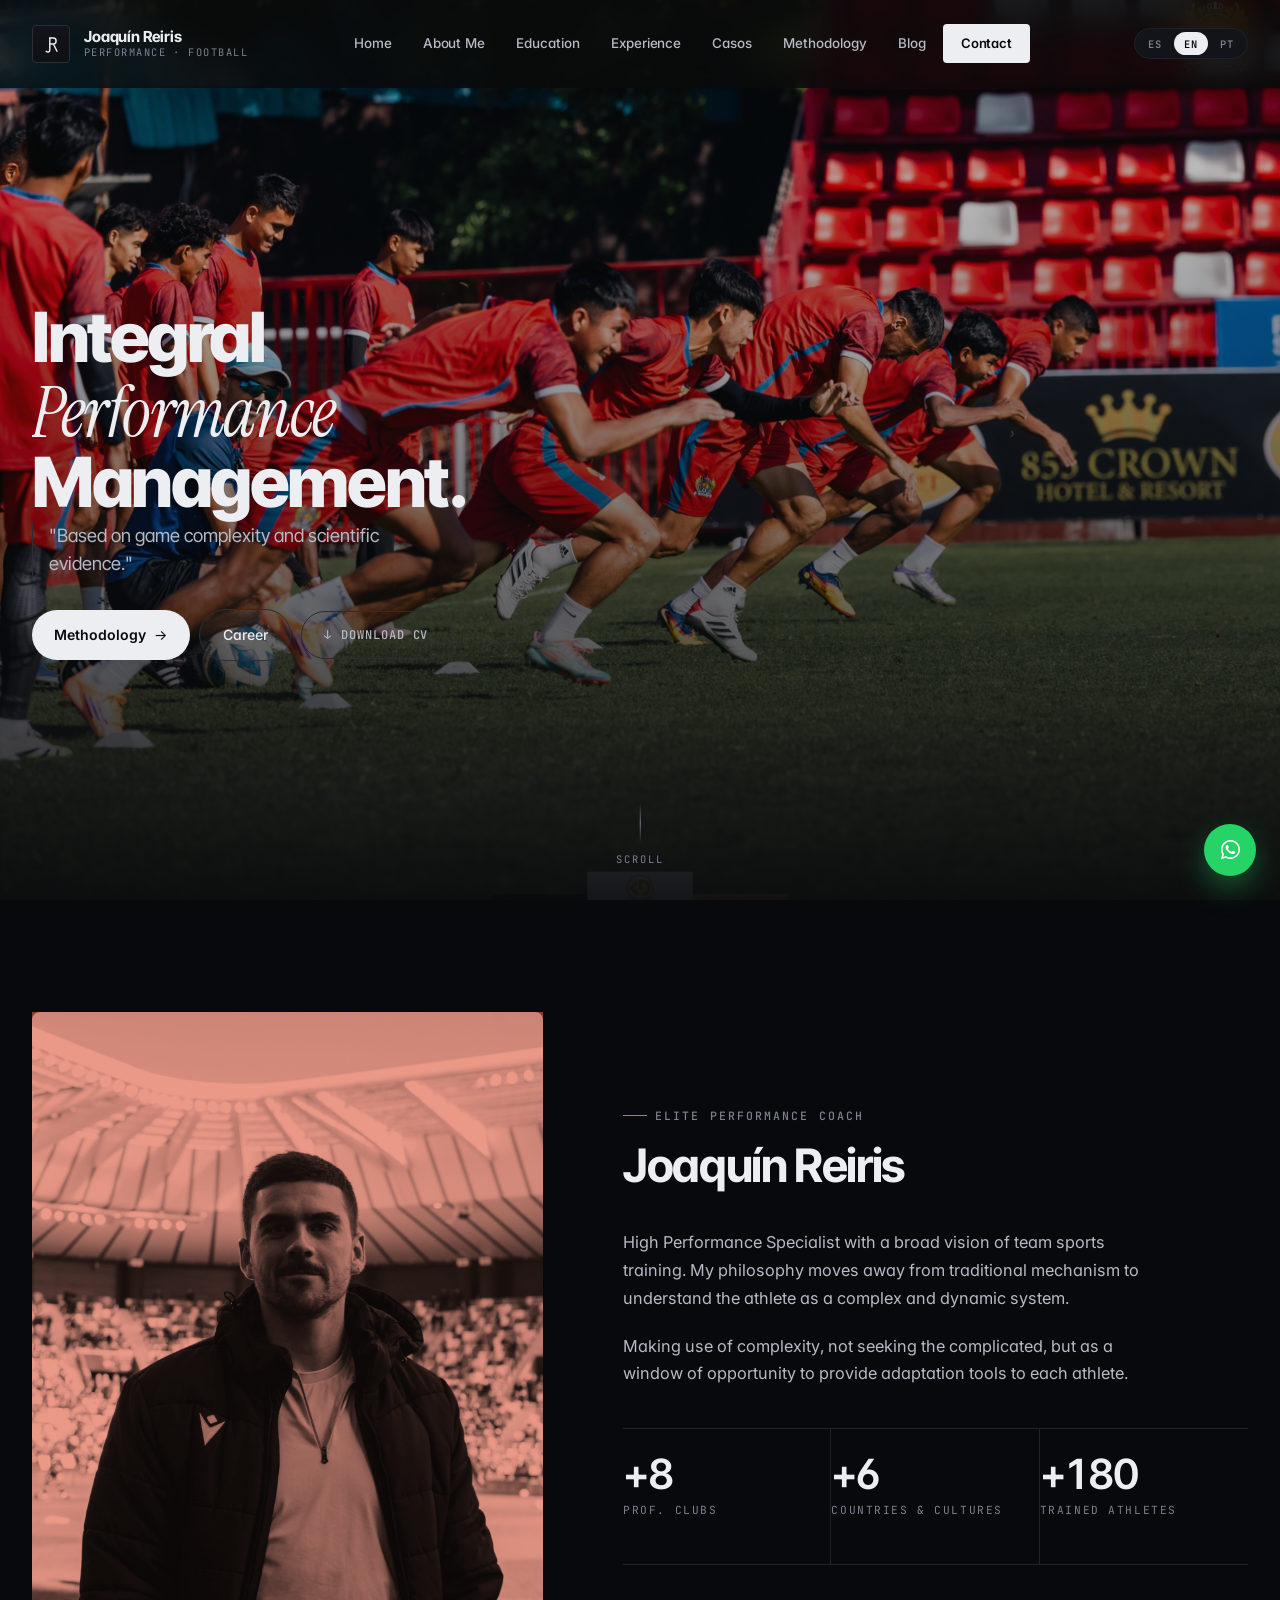
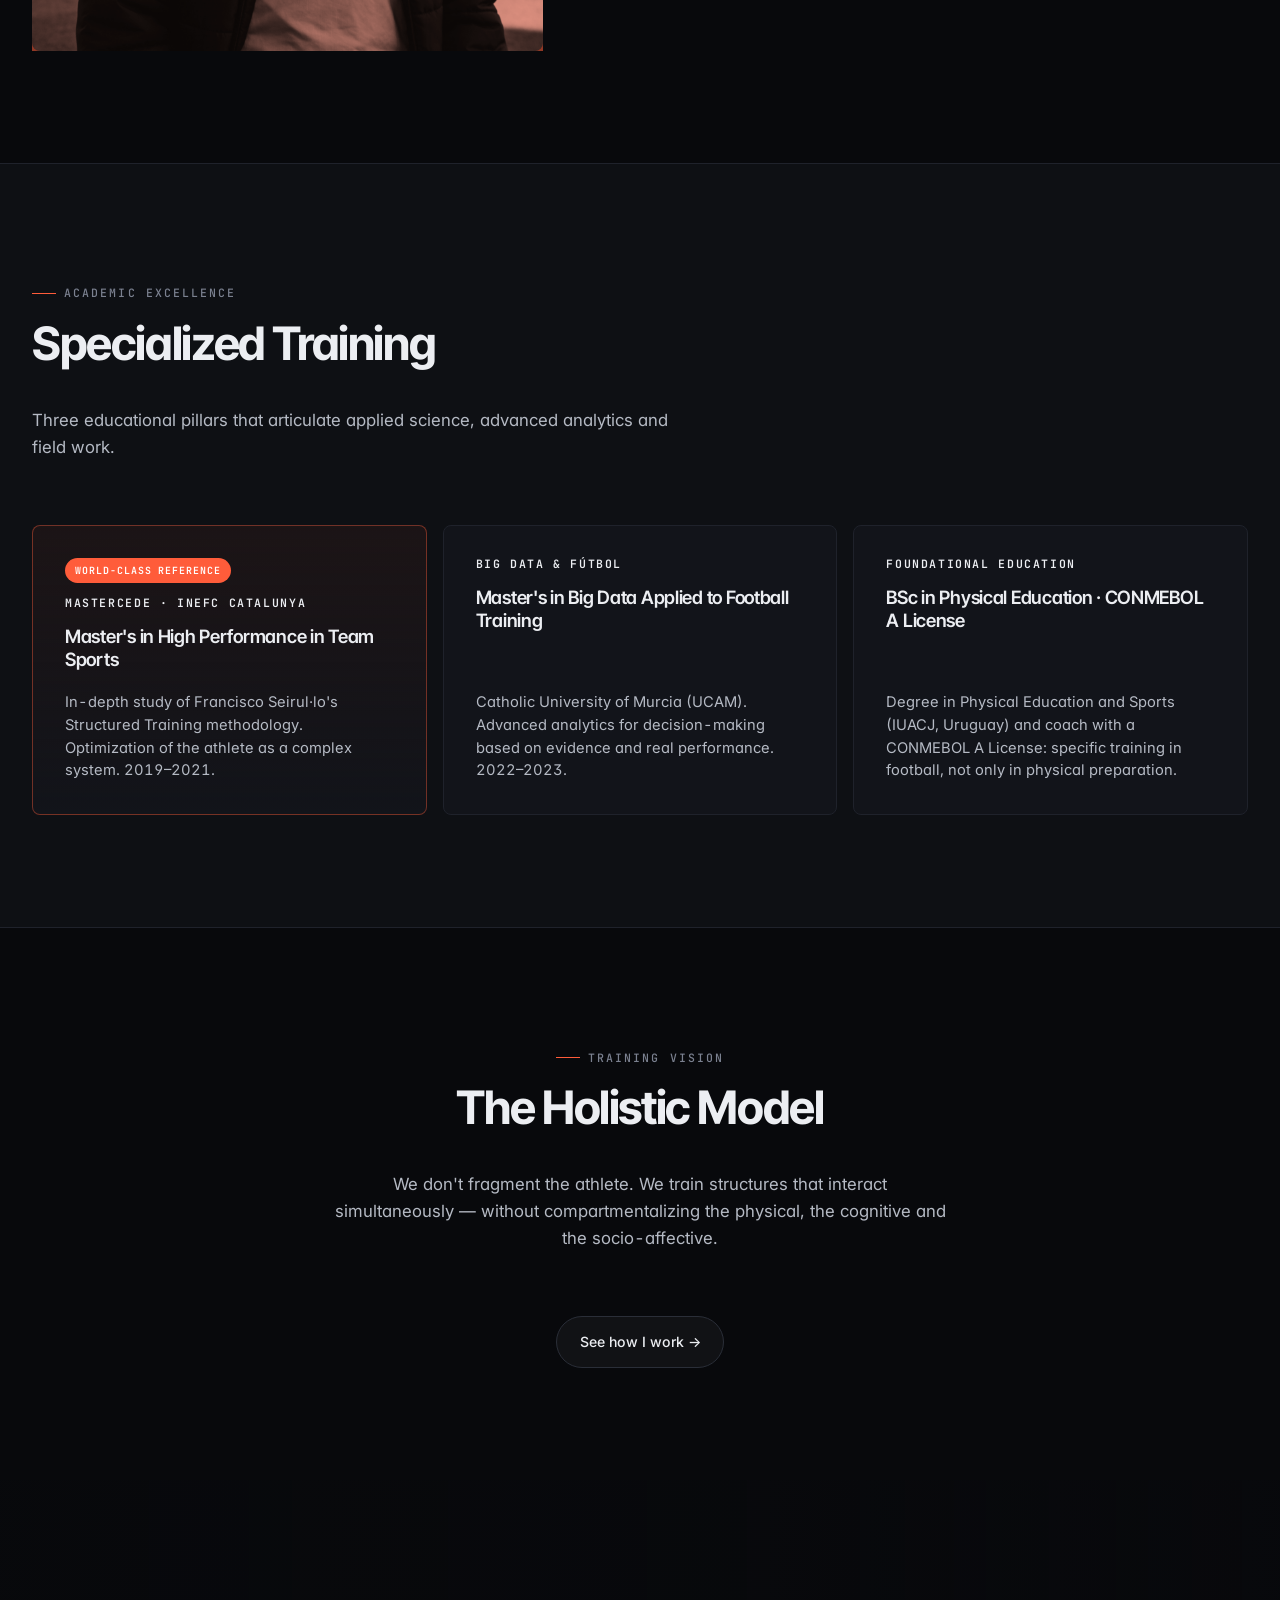
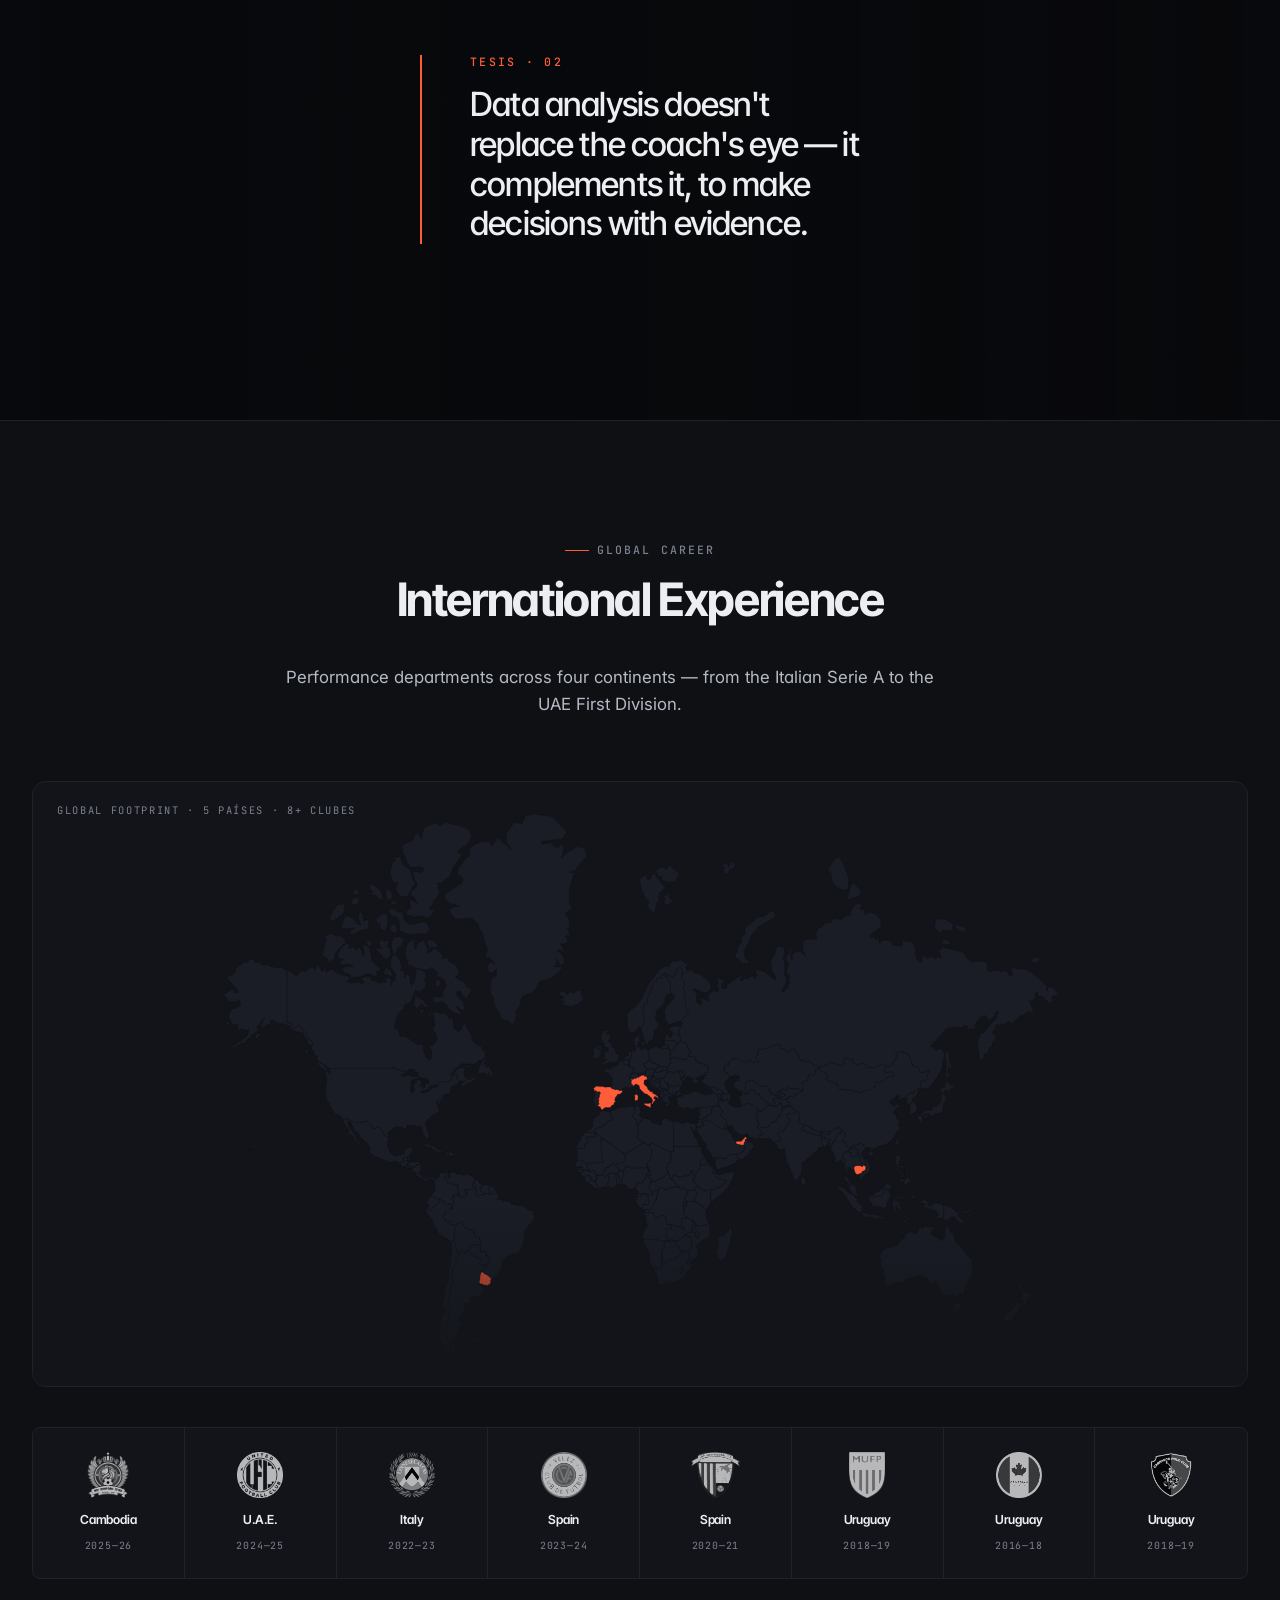
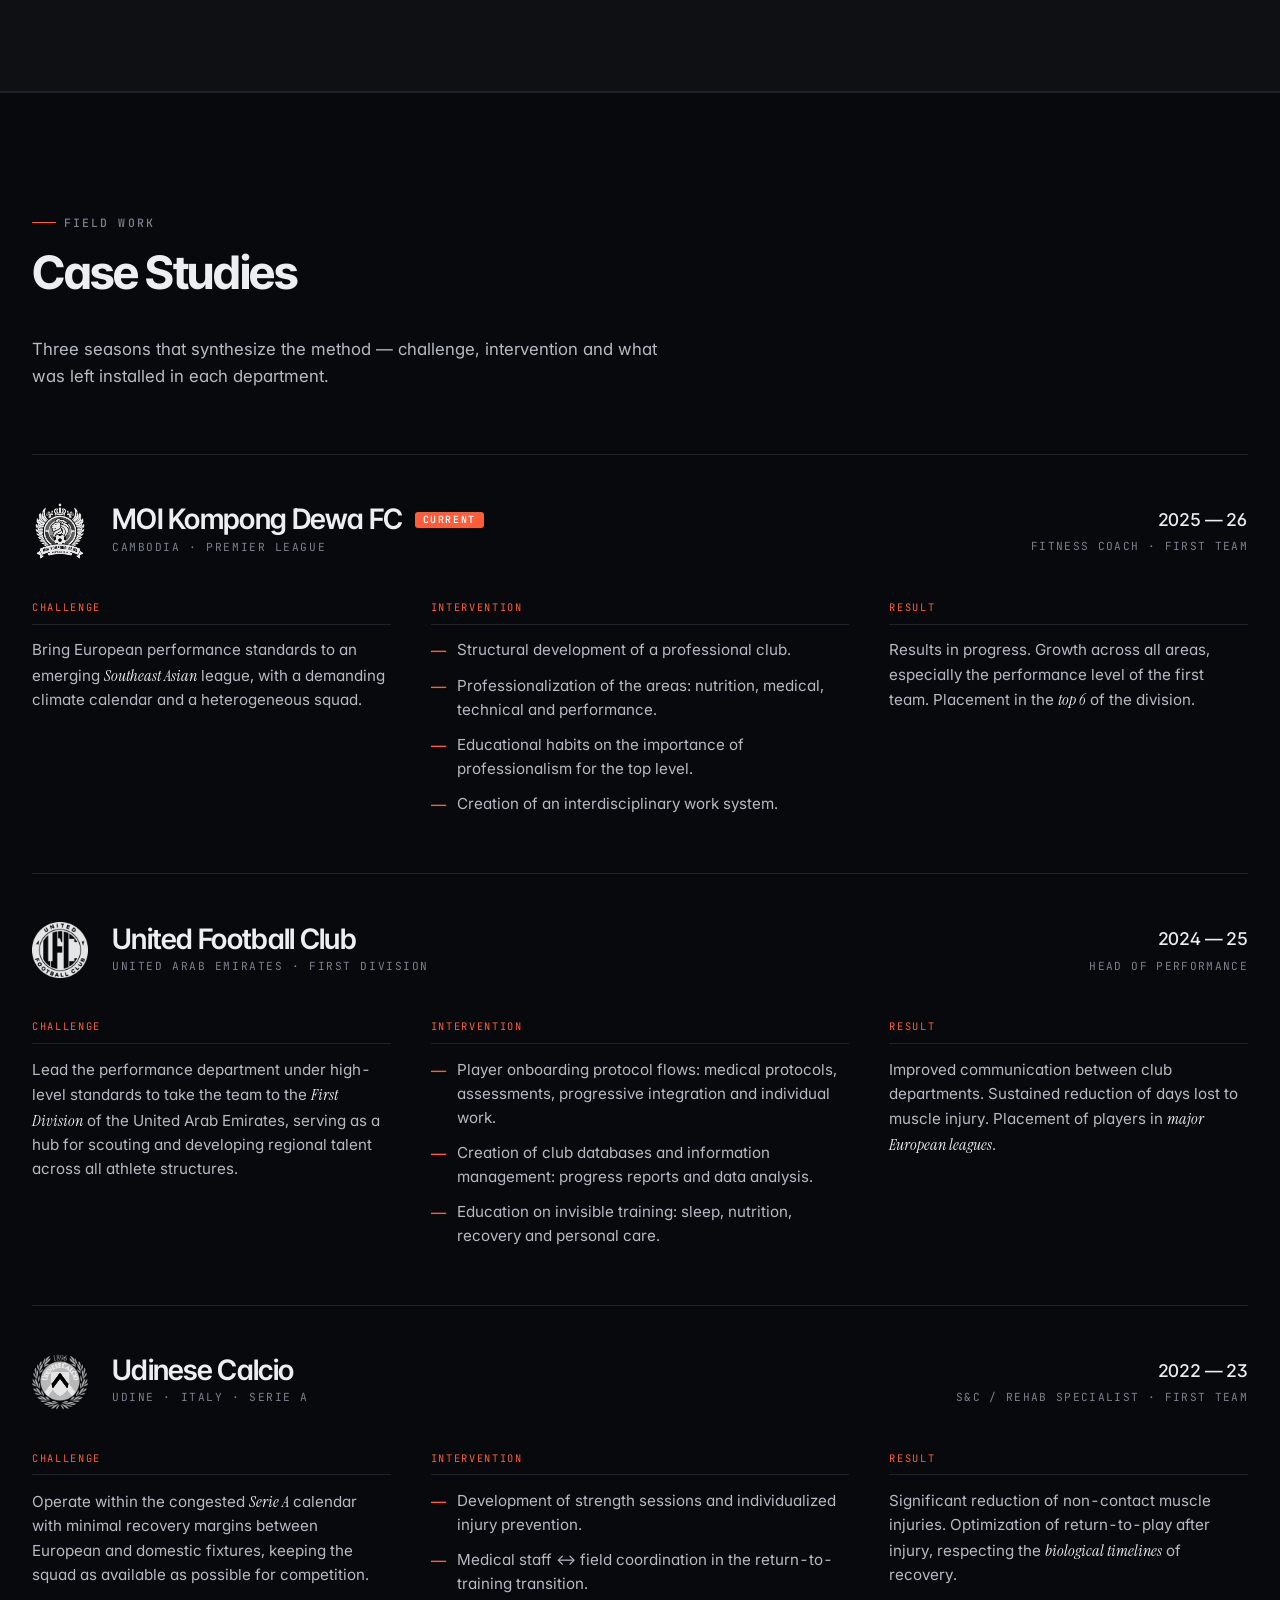
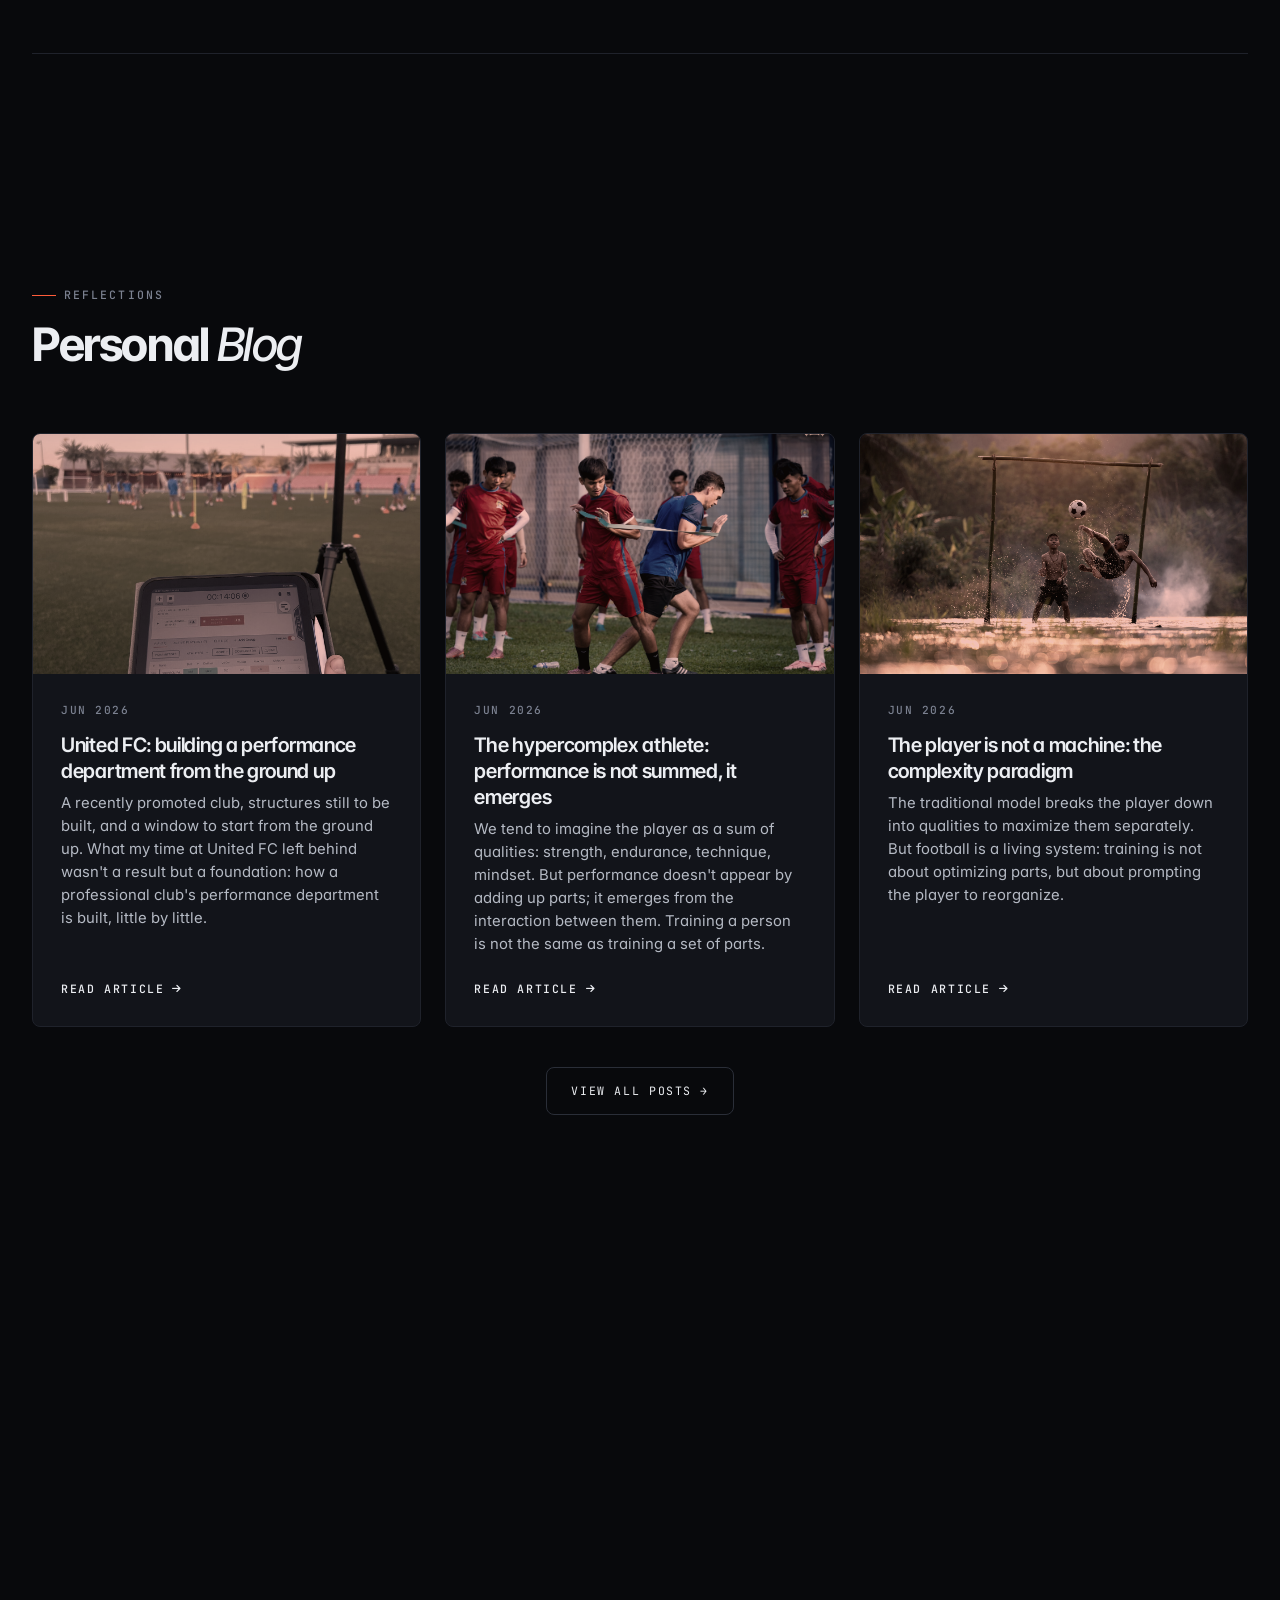
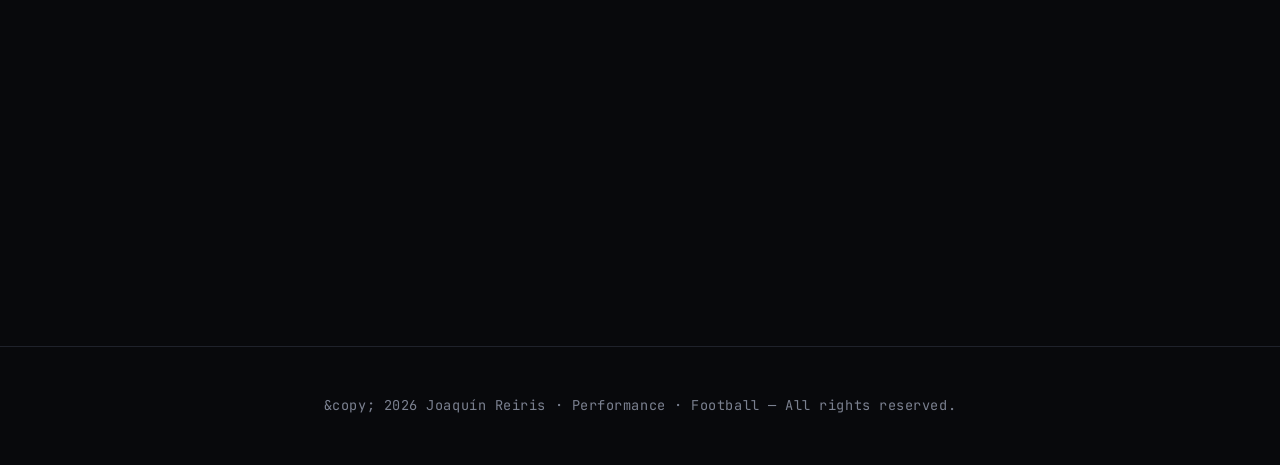
==== commit cb633db2: "Sobre Mí + Casos: kicker Acto 1 'Origen'->'Raíces', nuevo intro Acto 3 (Propósito), y quitar 'Phnom " ====
--- a/index.html
+++ b/index.html
@@ -285,7 +285,7 @@
                         <img class="case-logo" src="assets/squads/MOI_Kompong_Dewa.png" alt="MOI Kompong Dewa FC">
                         <div class="case-title">
                             <h3>MOI Kompong Dewa FC <span class="case-now" data-i18n="cases.now">Actual</span></h3>
-                            <span class="case-meta" data-i18n="case1.meta">Phnom Penh · Camboya · Premier League</span>
+                            <span class="case-meta" data-i18n="case1.meta">Camboya · Premier League</span>
                         </div>
                         <div class="case-period">
                             <span class="case-period-num">2025 — 26</span>
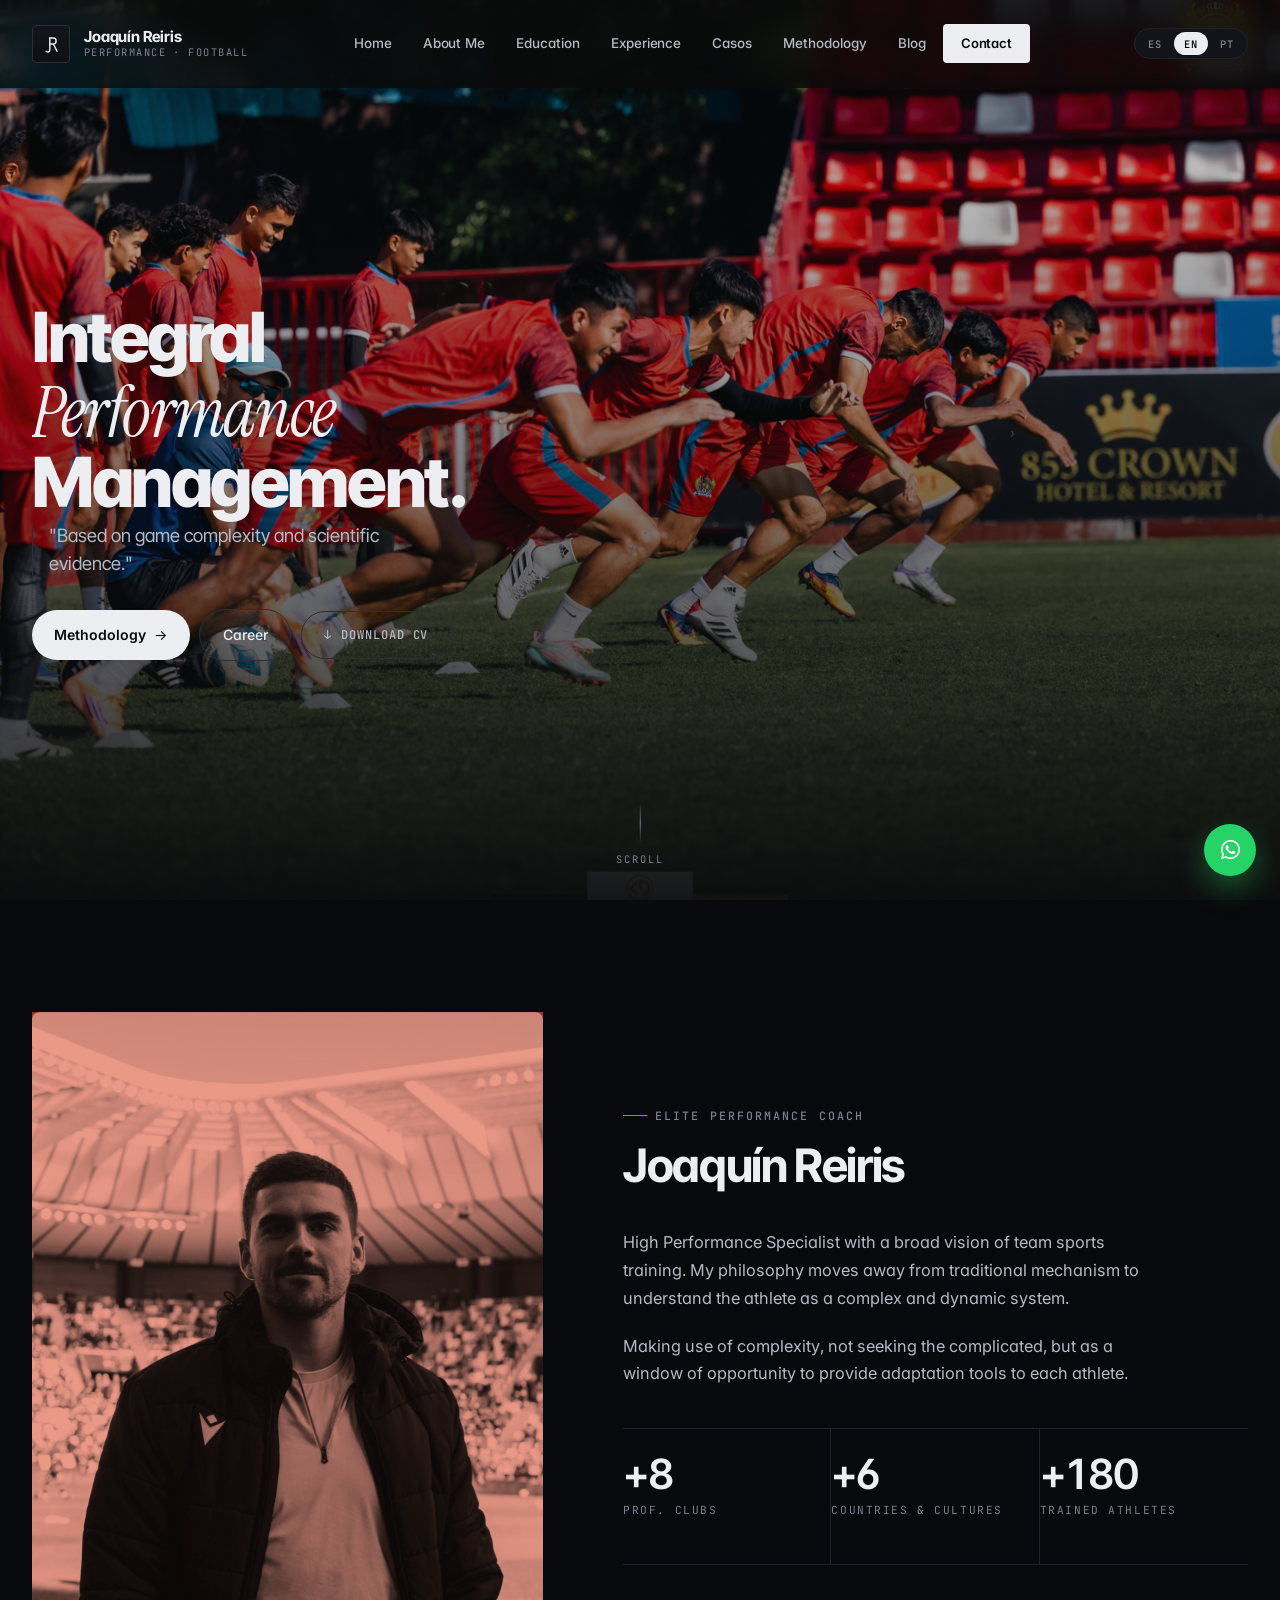
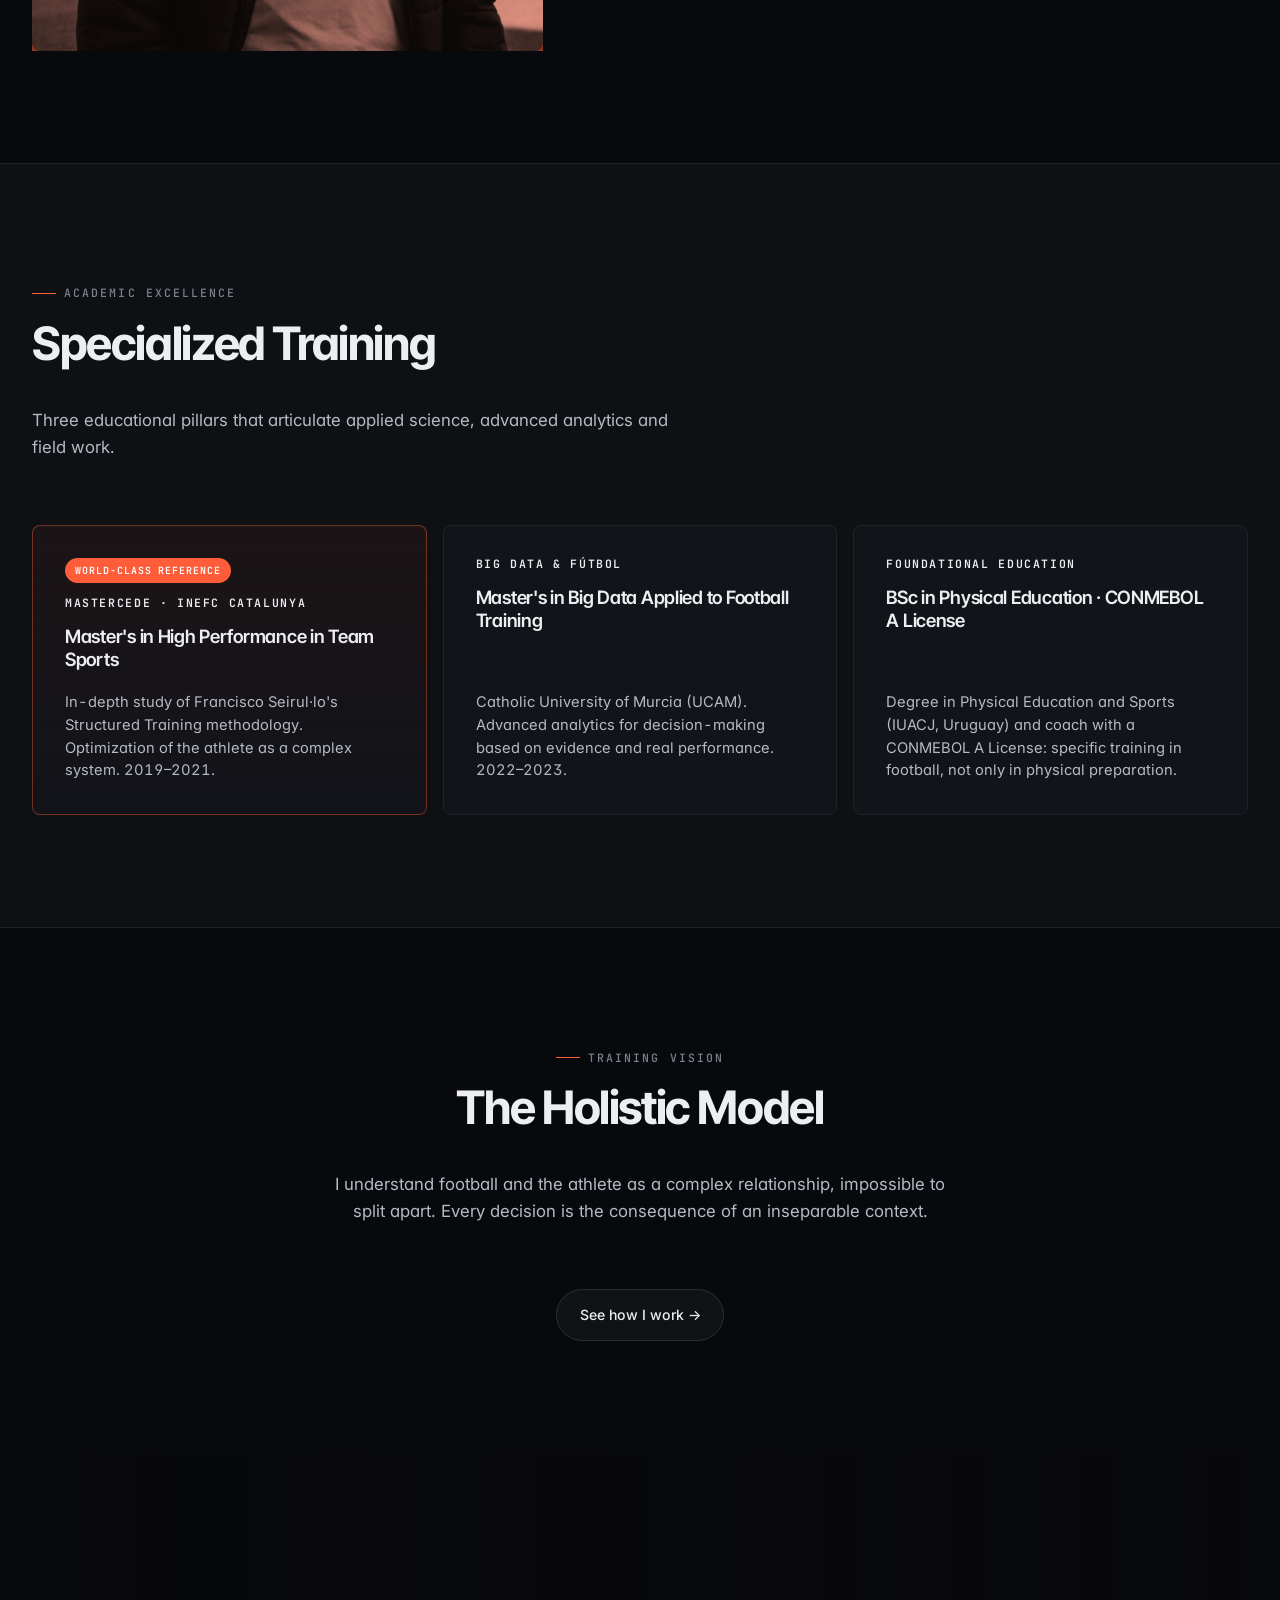
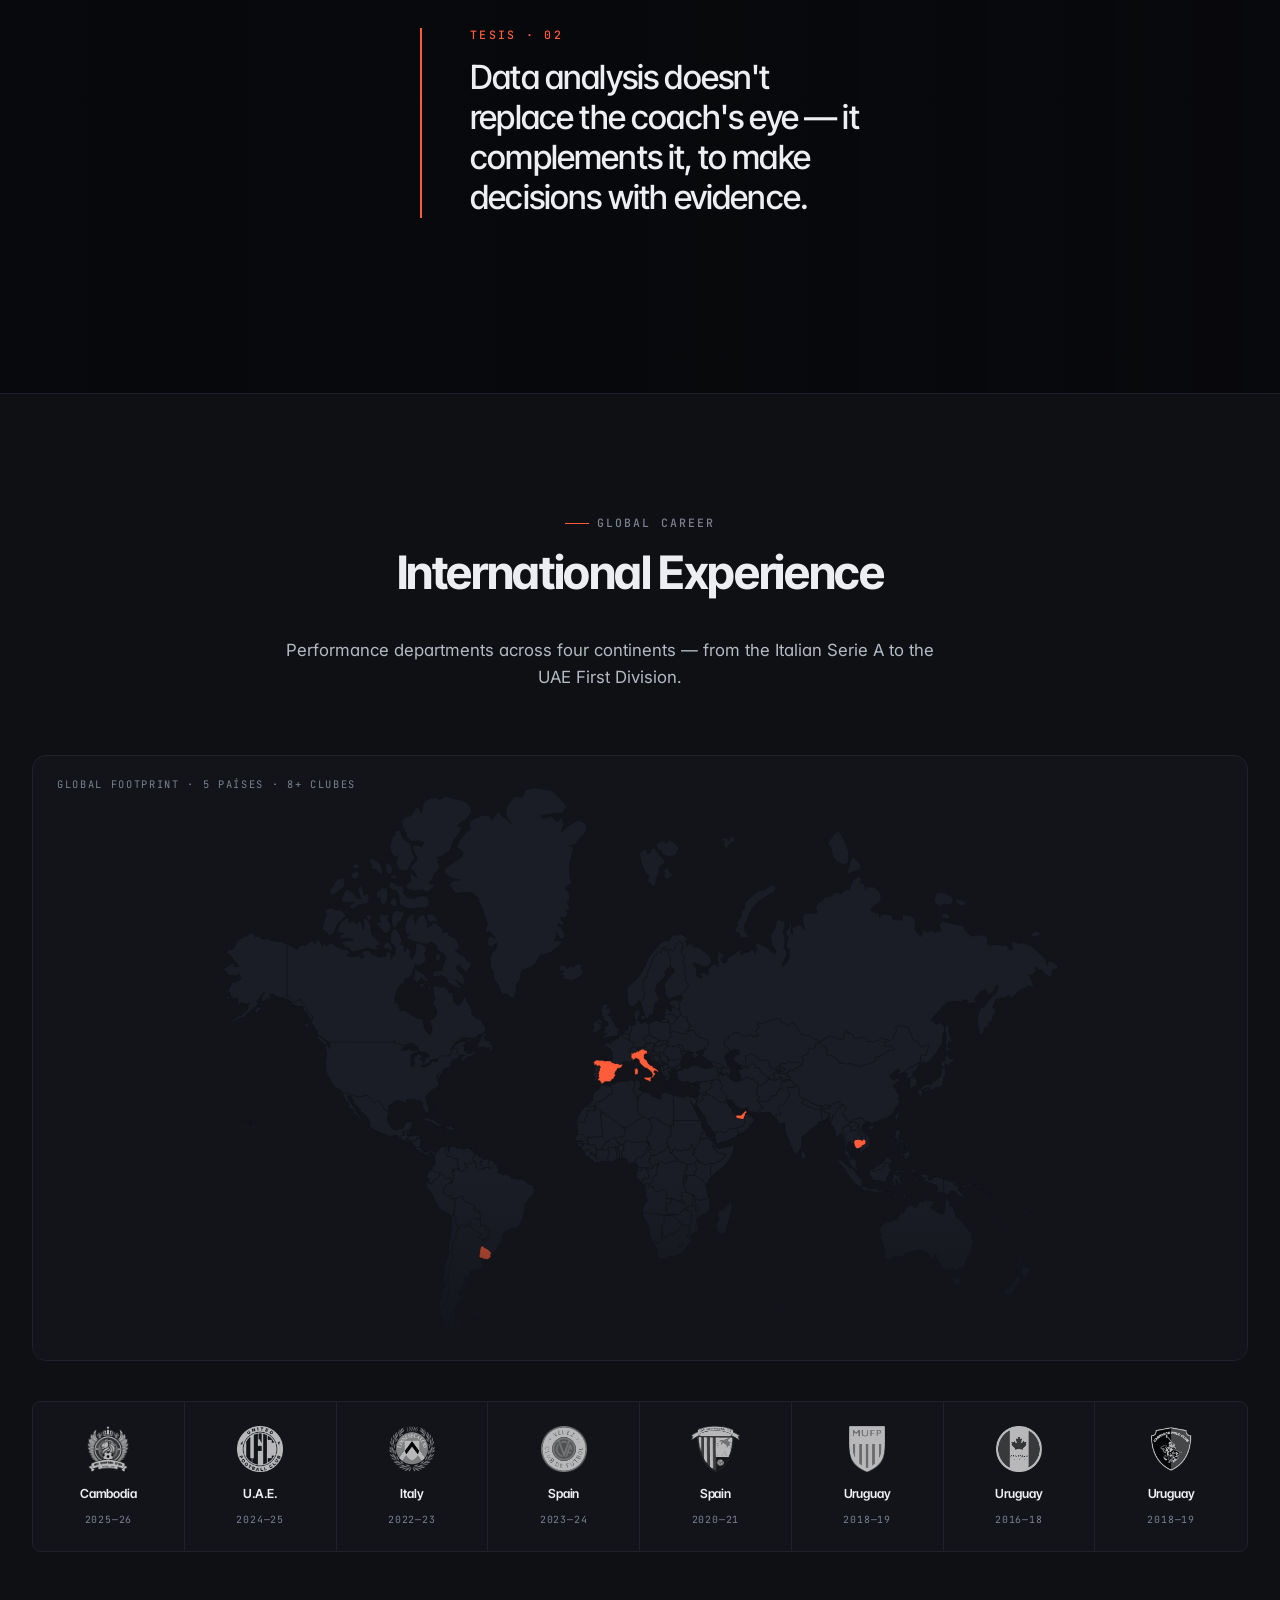
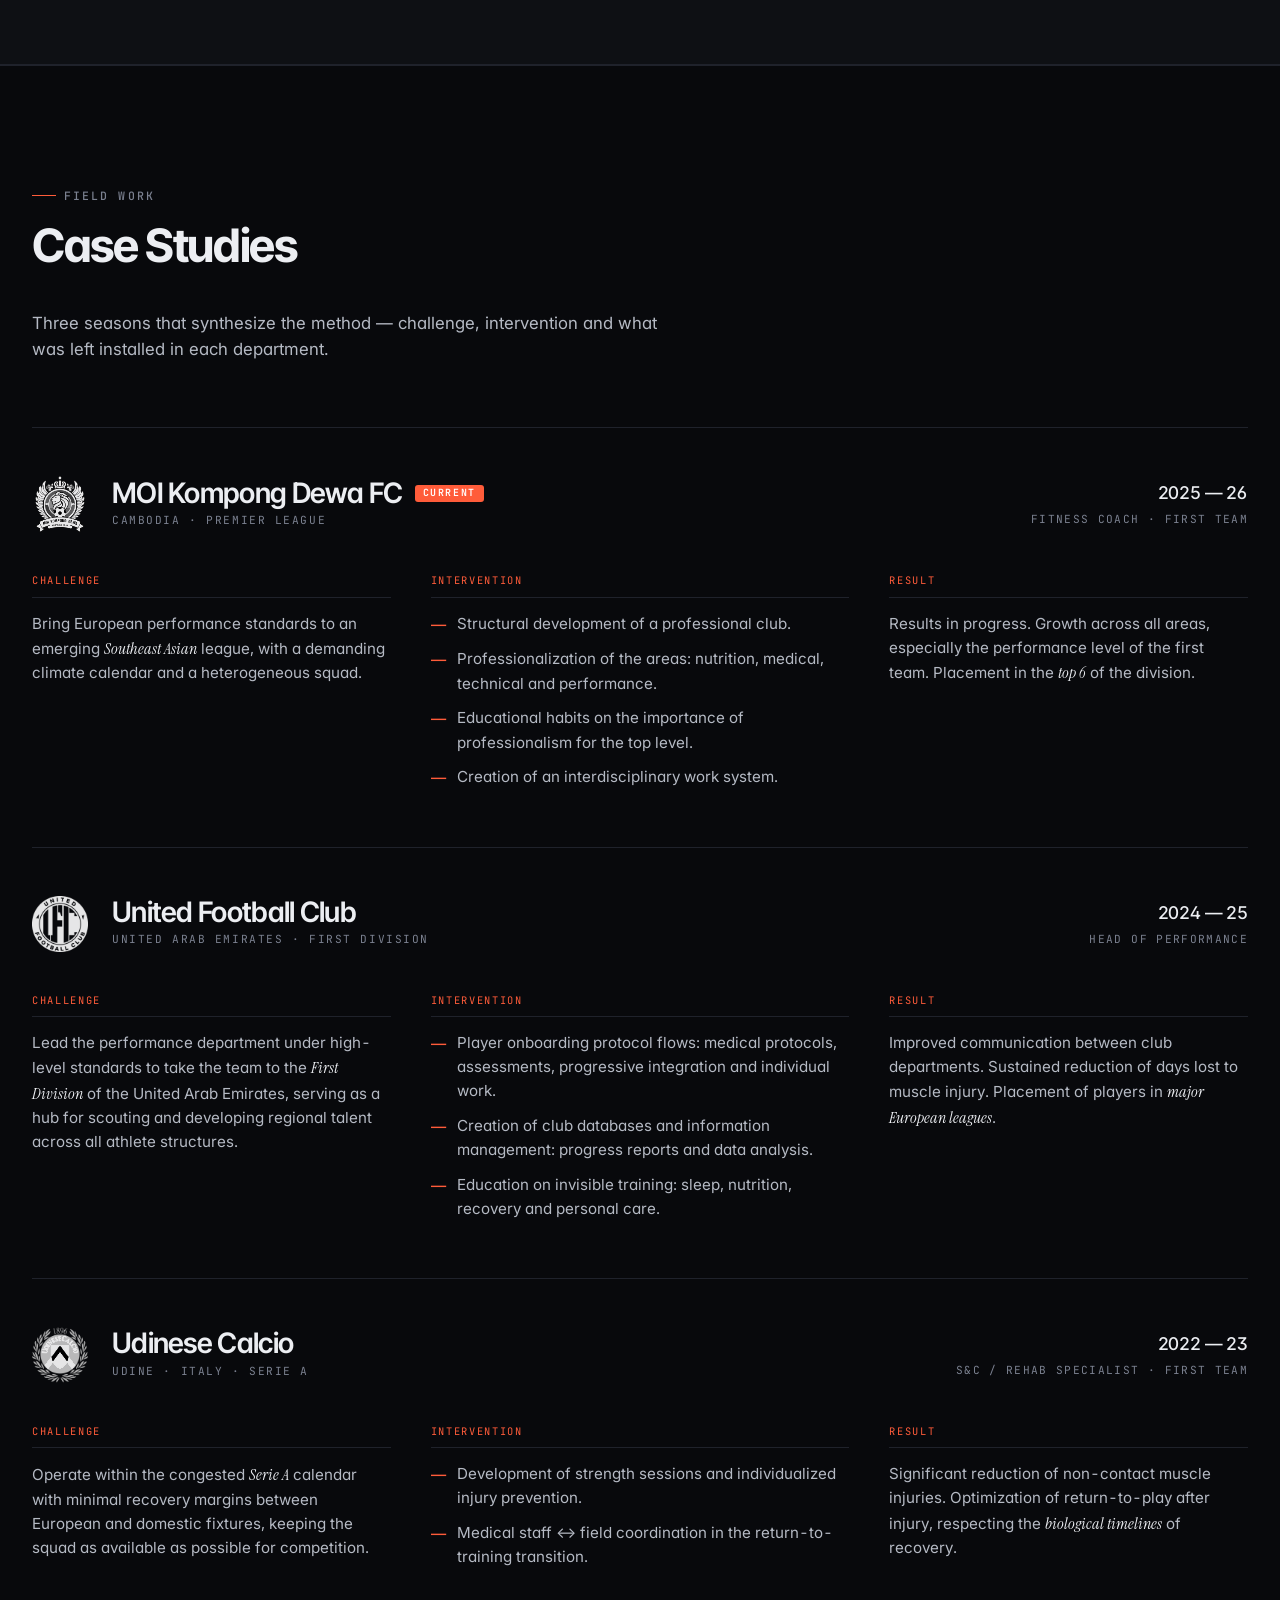
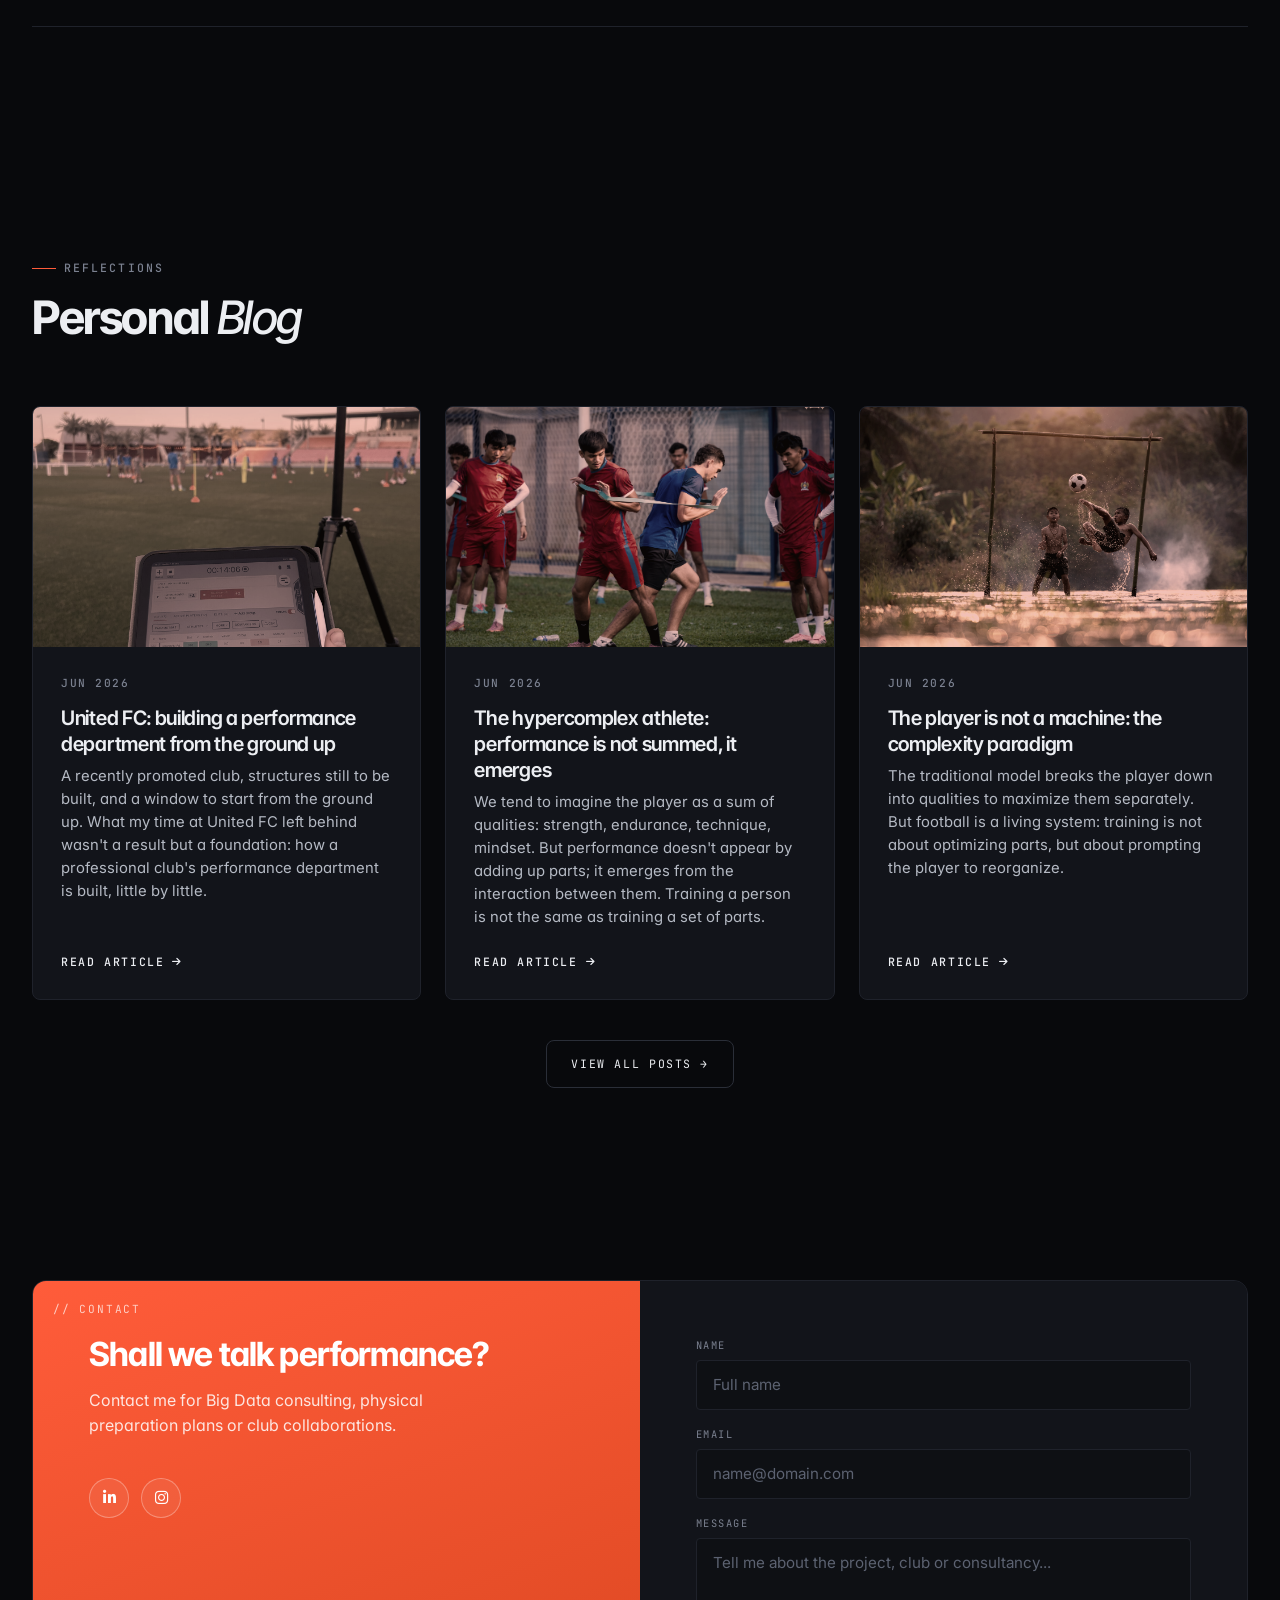
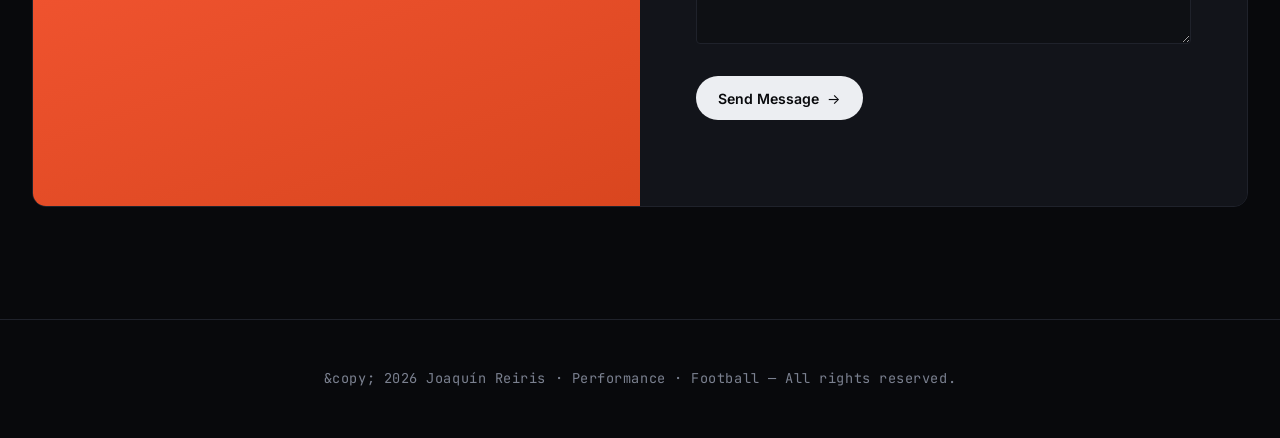
==== commit a1fdb768: "Home: nueva descripción del modelo holístico (relación compleja, contexto inseparable) Actualizado e" ====
--- a/index.html
+++ b/index.html
@@ -188,7 +188,7 @@
             <div class="section-header center" data-aos="fade-up">
                 <span class="section-subtitle" data-i18n="methods.subtitle">Visión del entrenamiento</span>
                 <h2 class="section-title" data-i18n="methods.title">El modelo <span>holístico</span></h2>
-                <p class="header-desc" data-i18n="methods.desc">No fragmentamos al deportista. Entrenamos estructuras que interactúan simultáneamente — sin compartimentar lo físico, lo cognitivo y lo socio-afectivo.</p>
+                <p class="header-desc" data-i18n="methods.desc">Entiendo el fútbol y al deportista como una relación compleja, imposible de fraccionar. Cada decisión es consecuencia de un contexto inseparable.</p>
             </div>
 
             <div class="blog-viewall-wrap" data-aos="fade-up">
--- a/redesign.css
+++ b/redesign.css
@@ -1089,9 +1089,9 @@
   display: flex;
   align-items: center;
   justify-content: center;
-  background-image: url('assets/fotos/IMG_6012.JPG');
+  background-image: url('assets/fotos/IMG_6299.JPG');
   background-size: cover;
-  background-position: center 30%;
+  background-position: center 35%;
   background-attachment: fixed;
   position: relative;
   text-align: left;
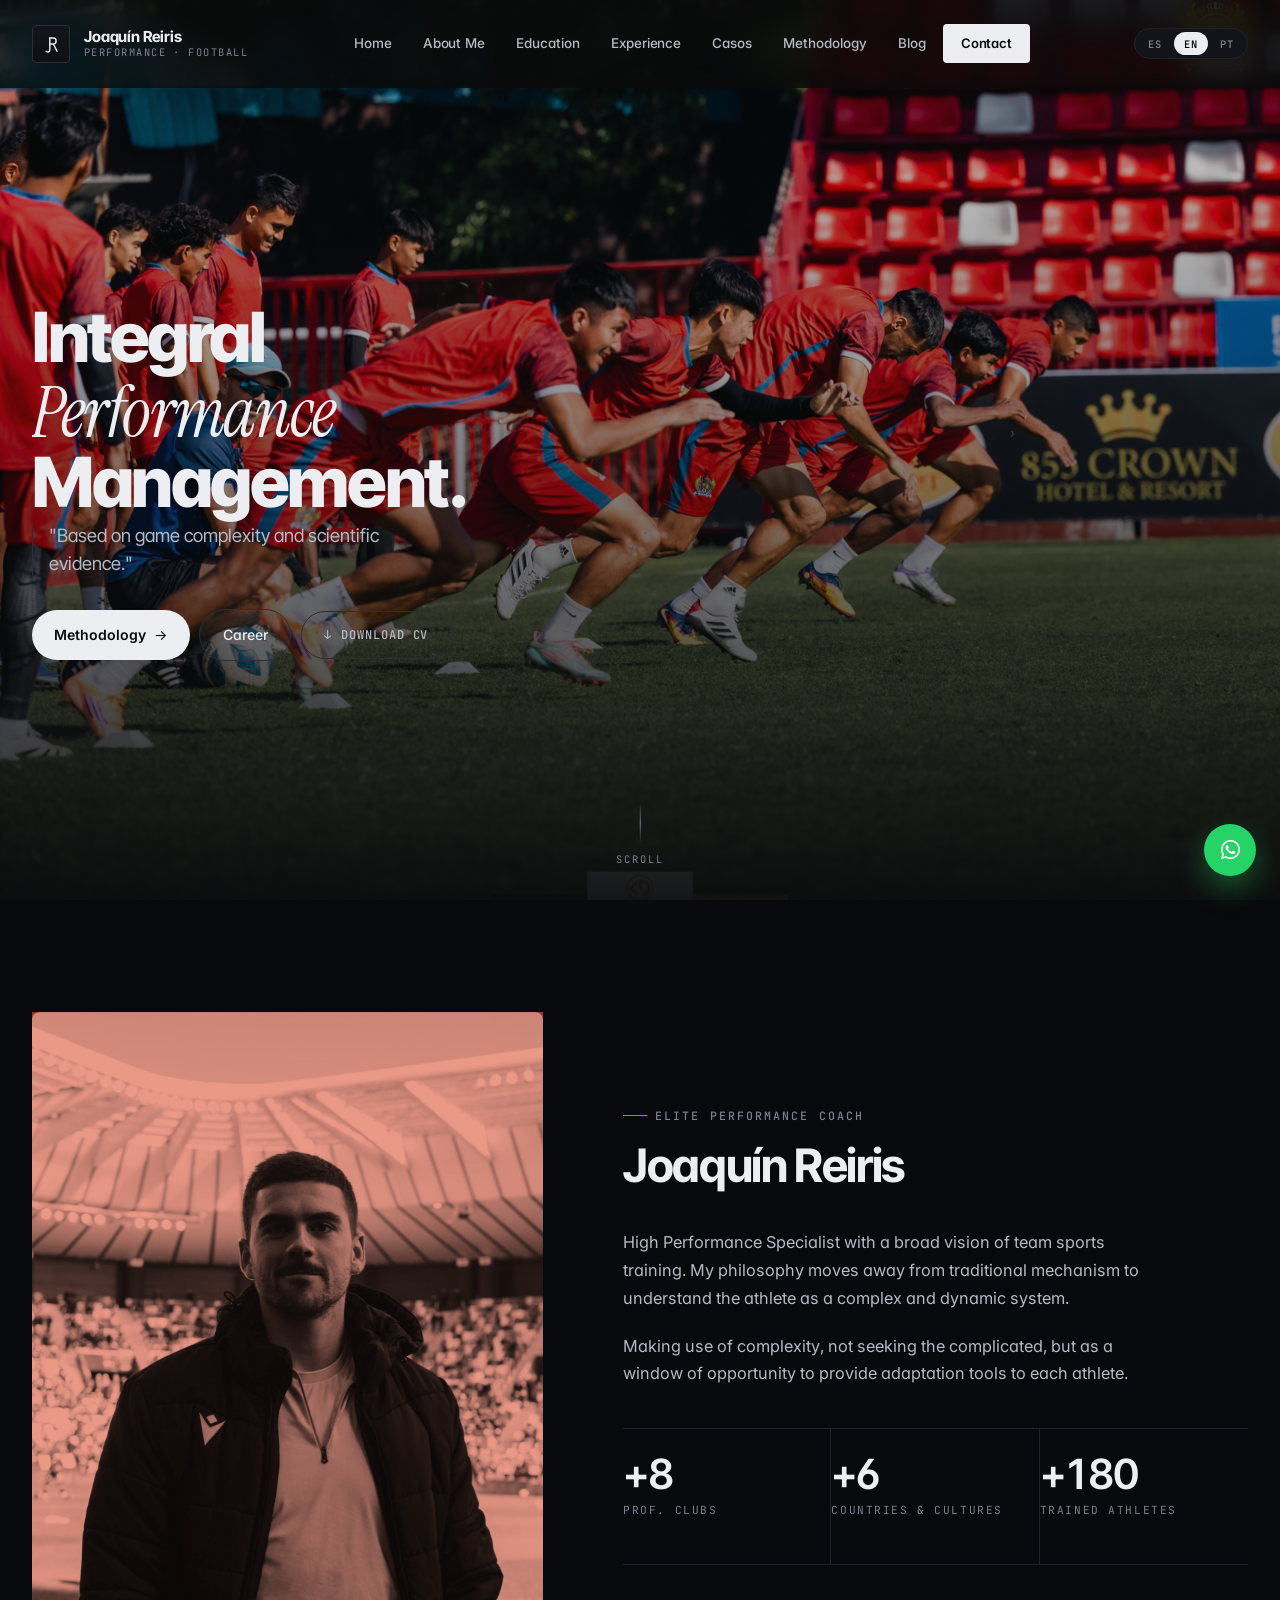
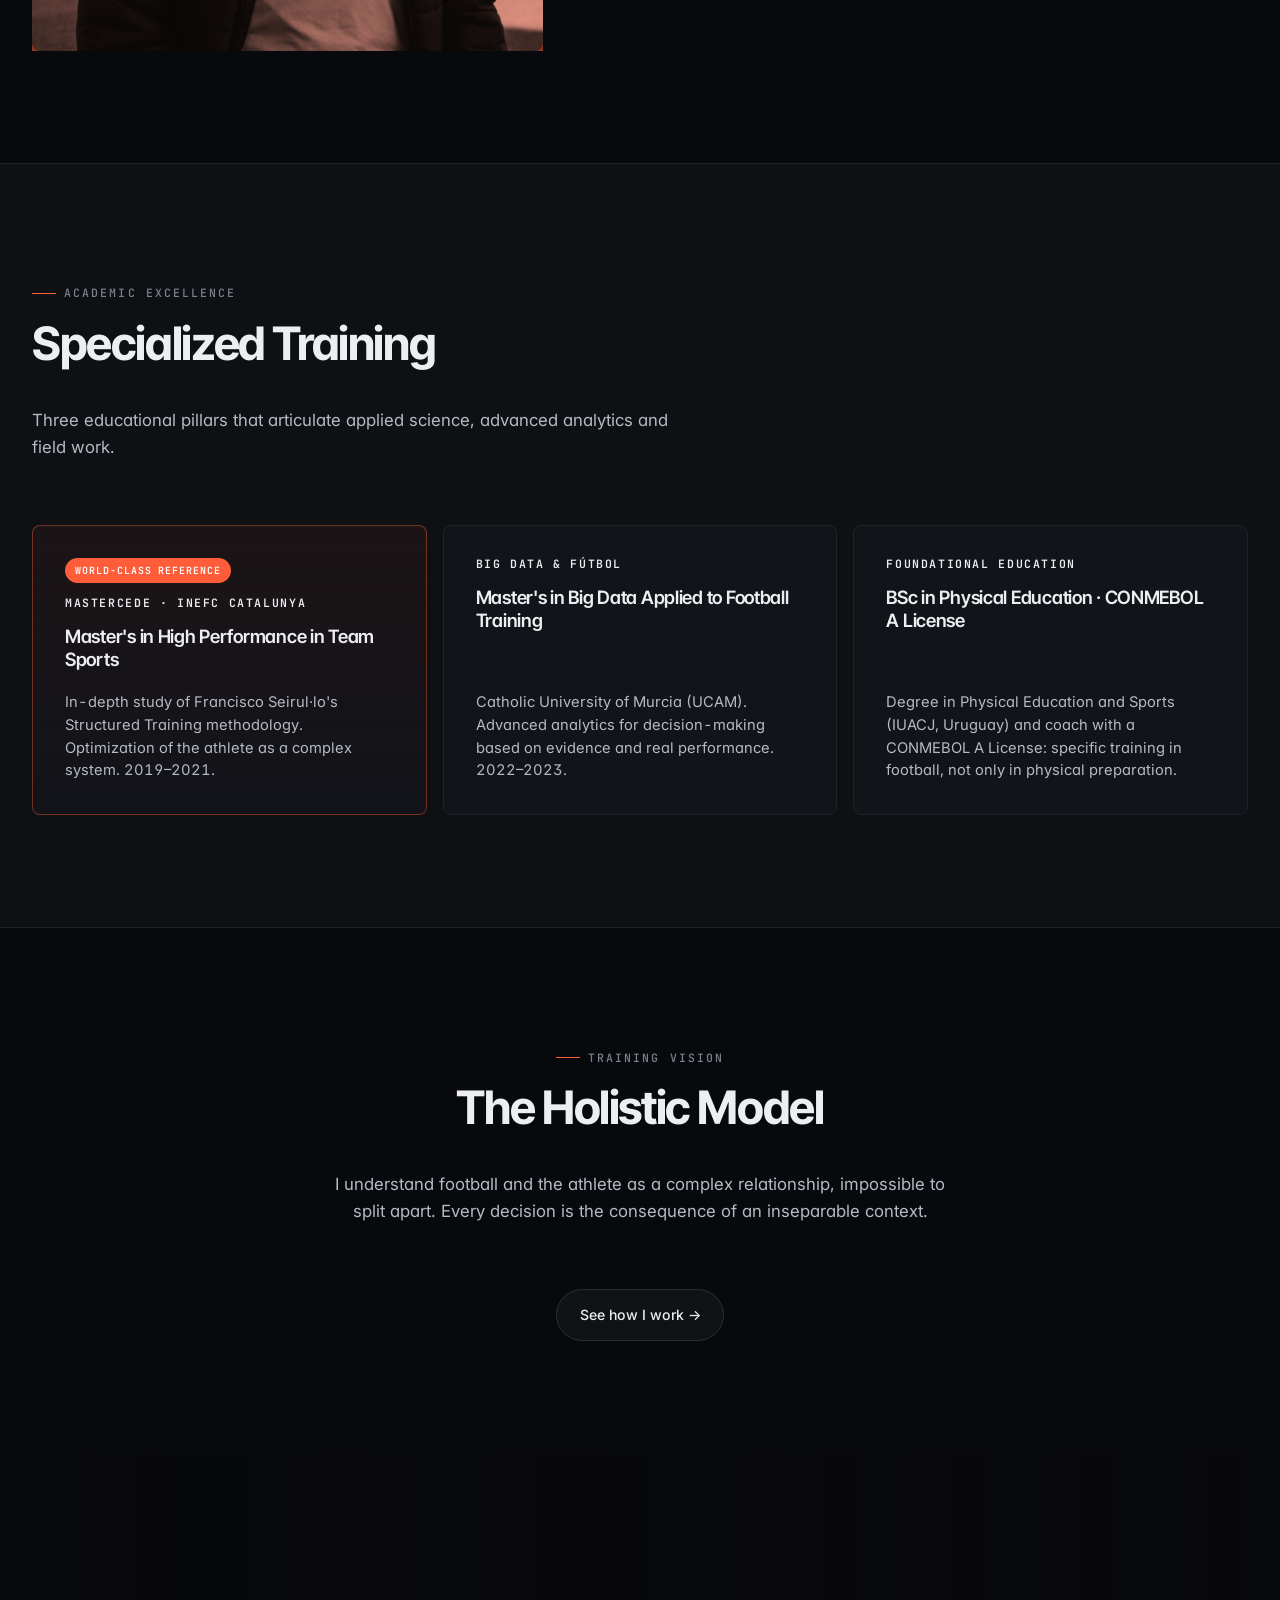
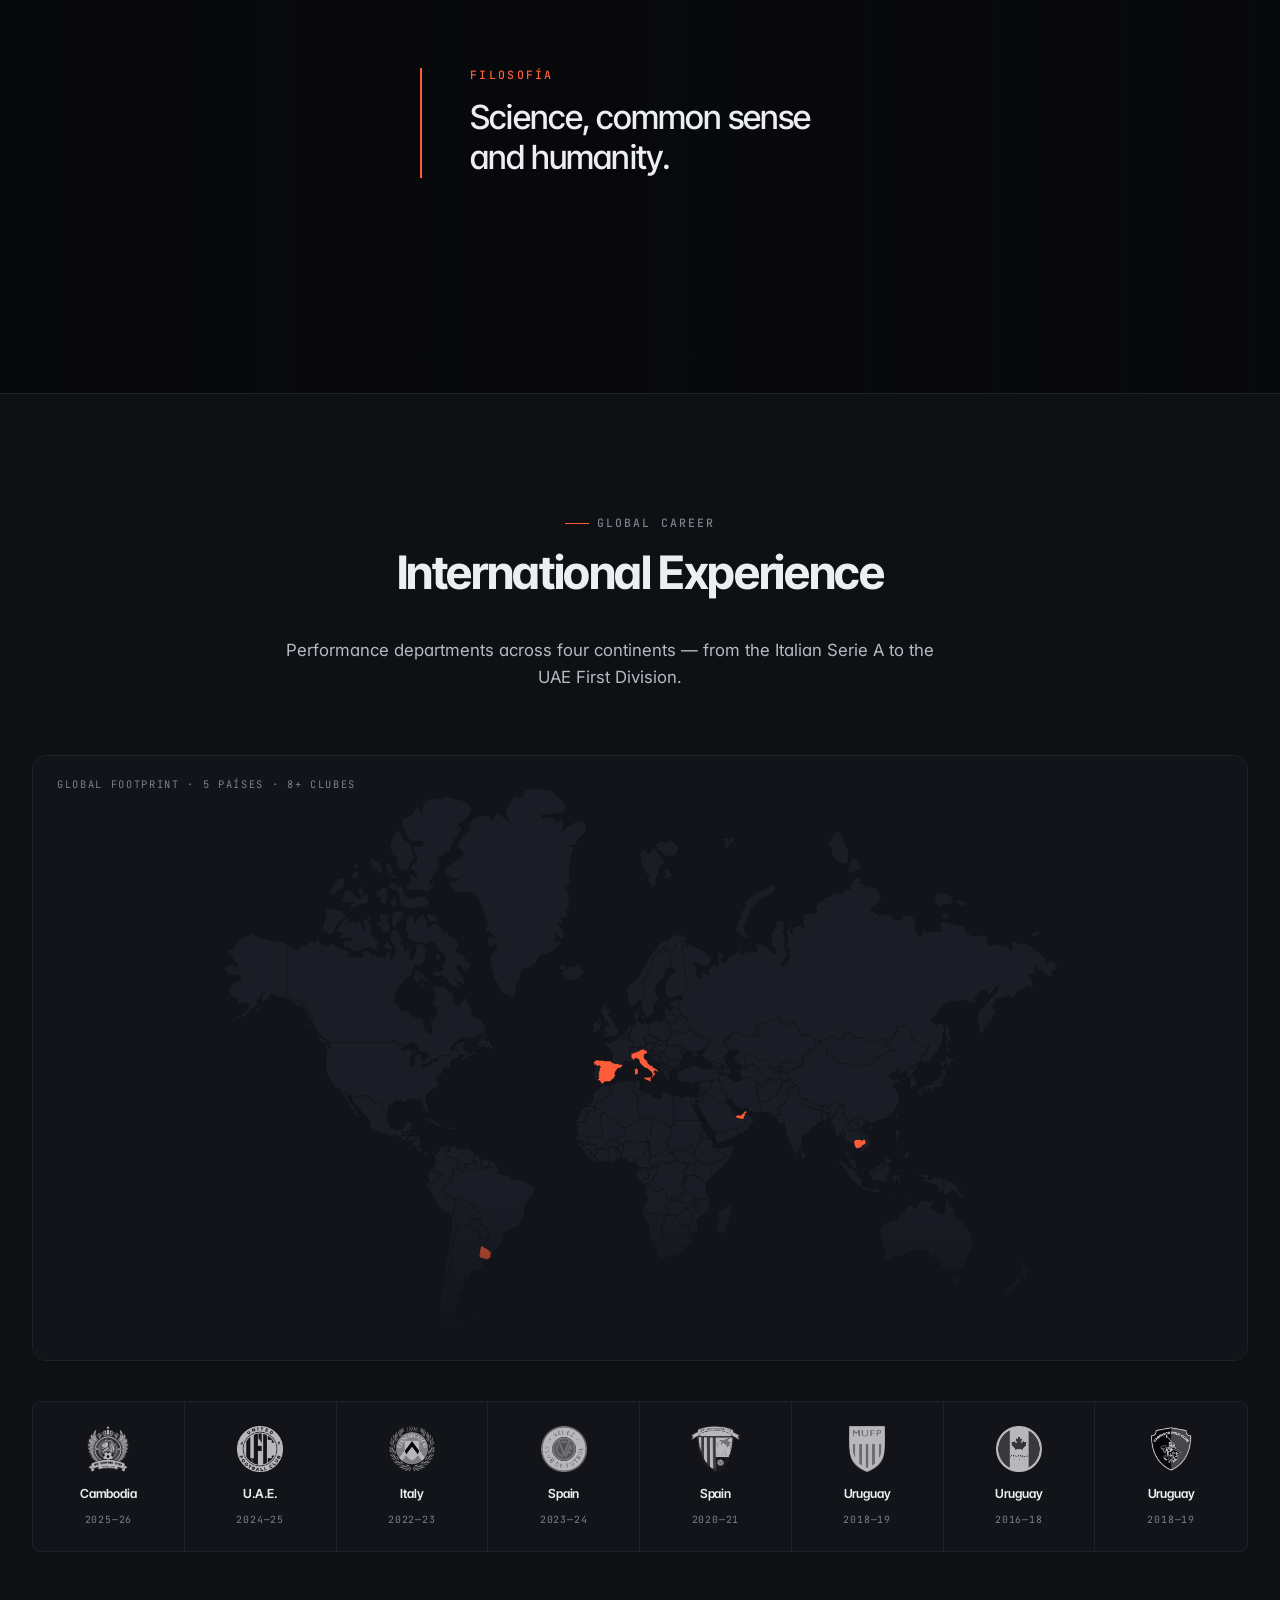
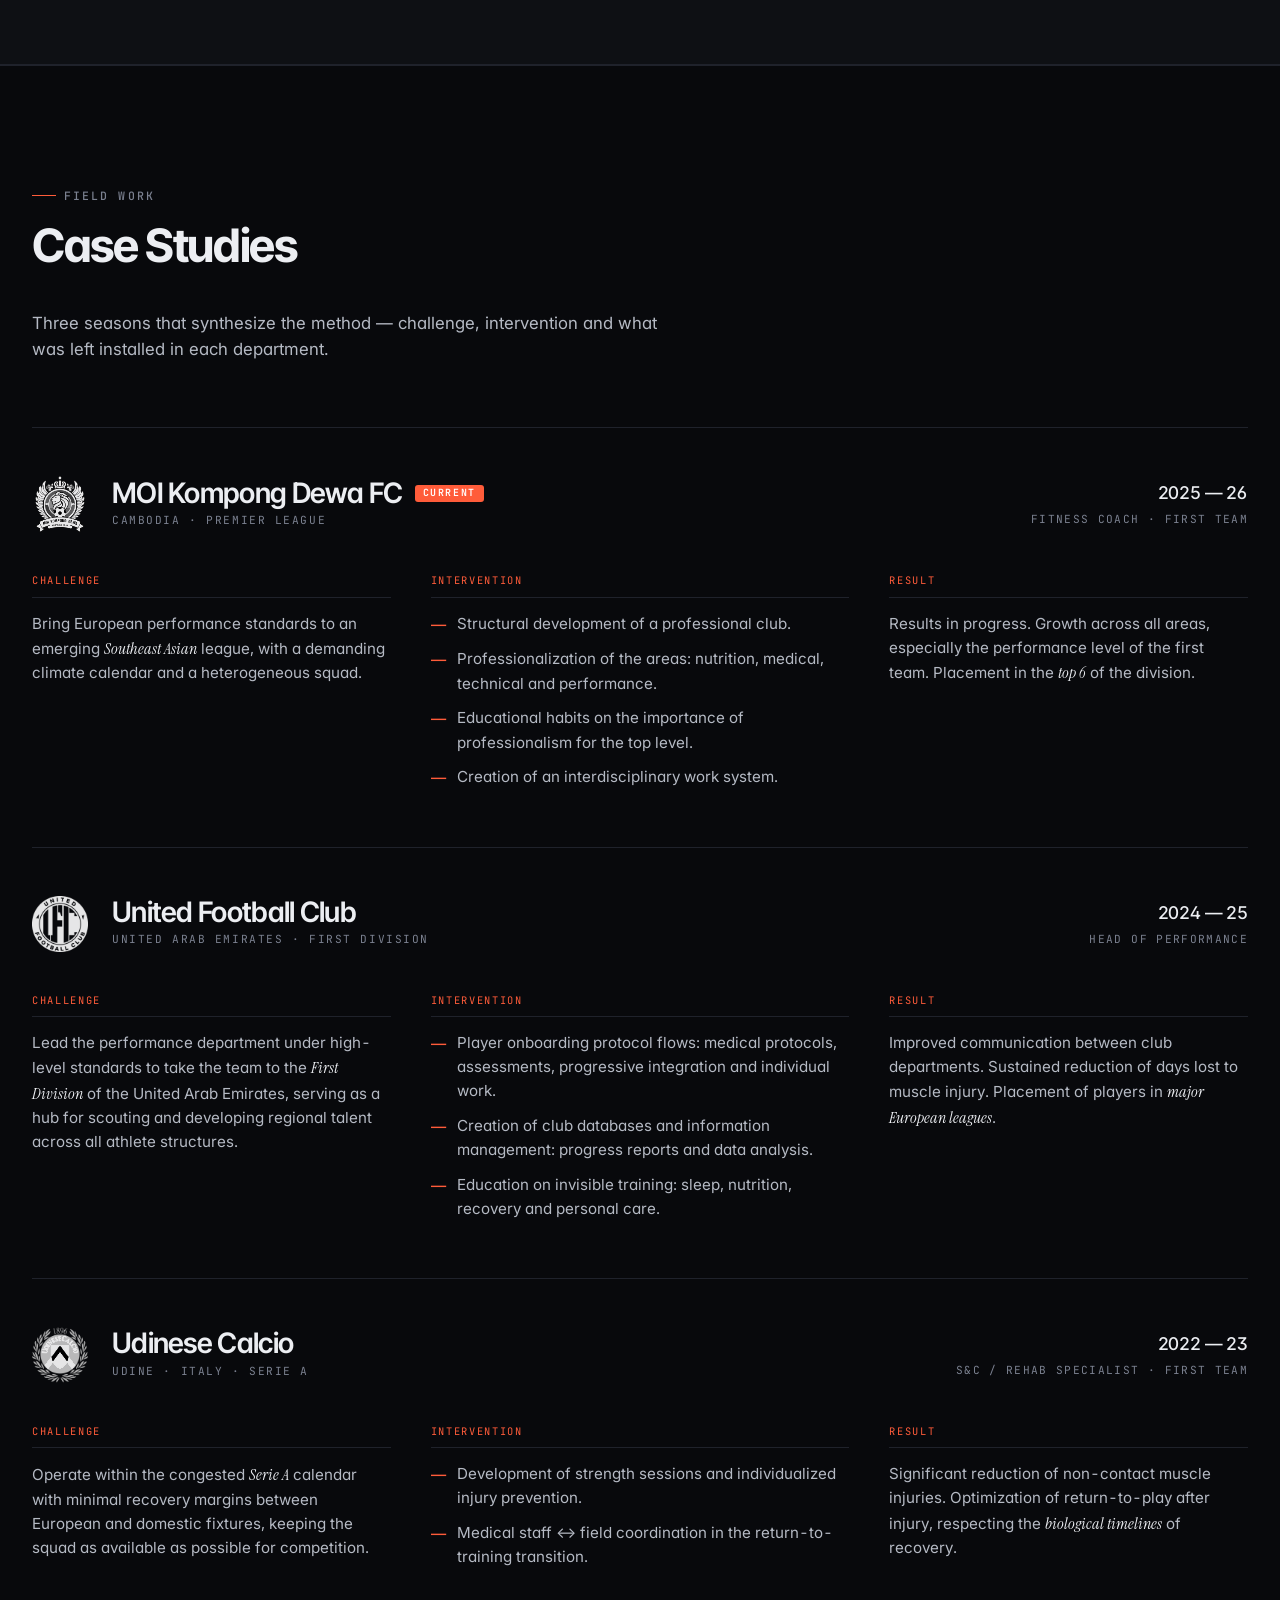
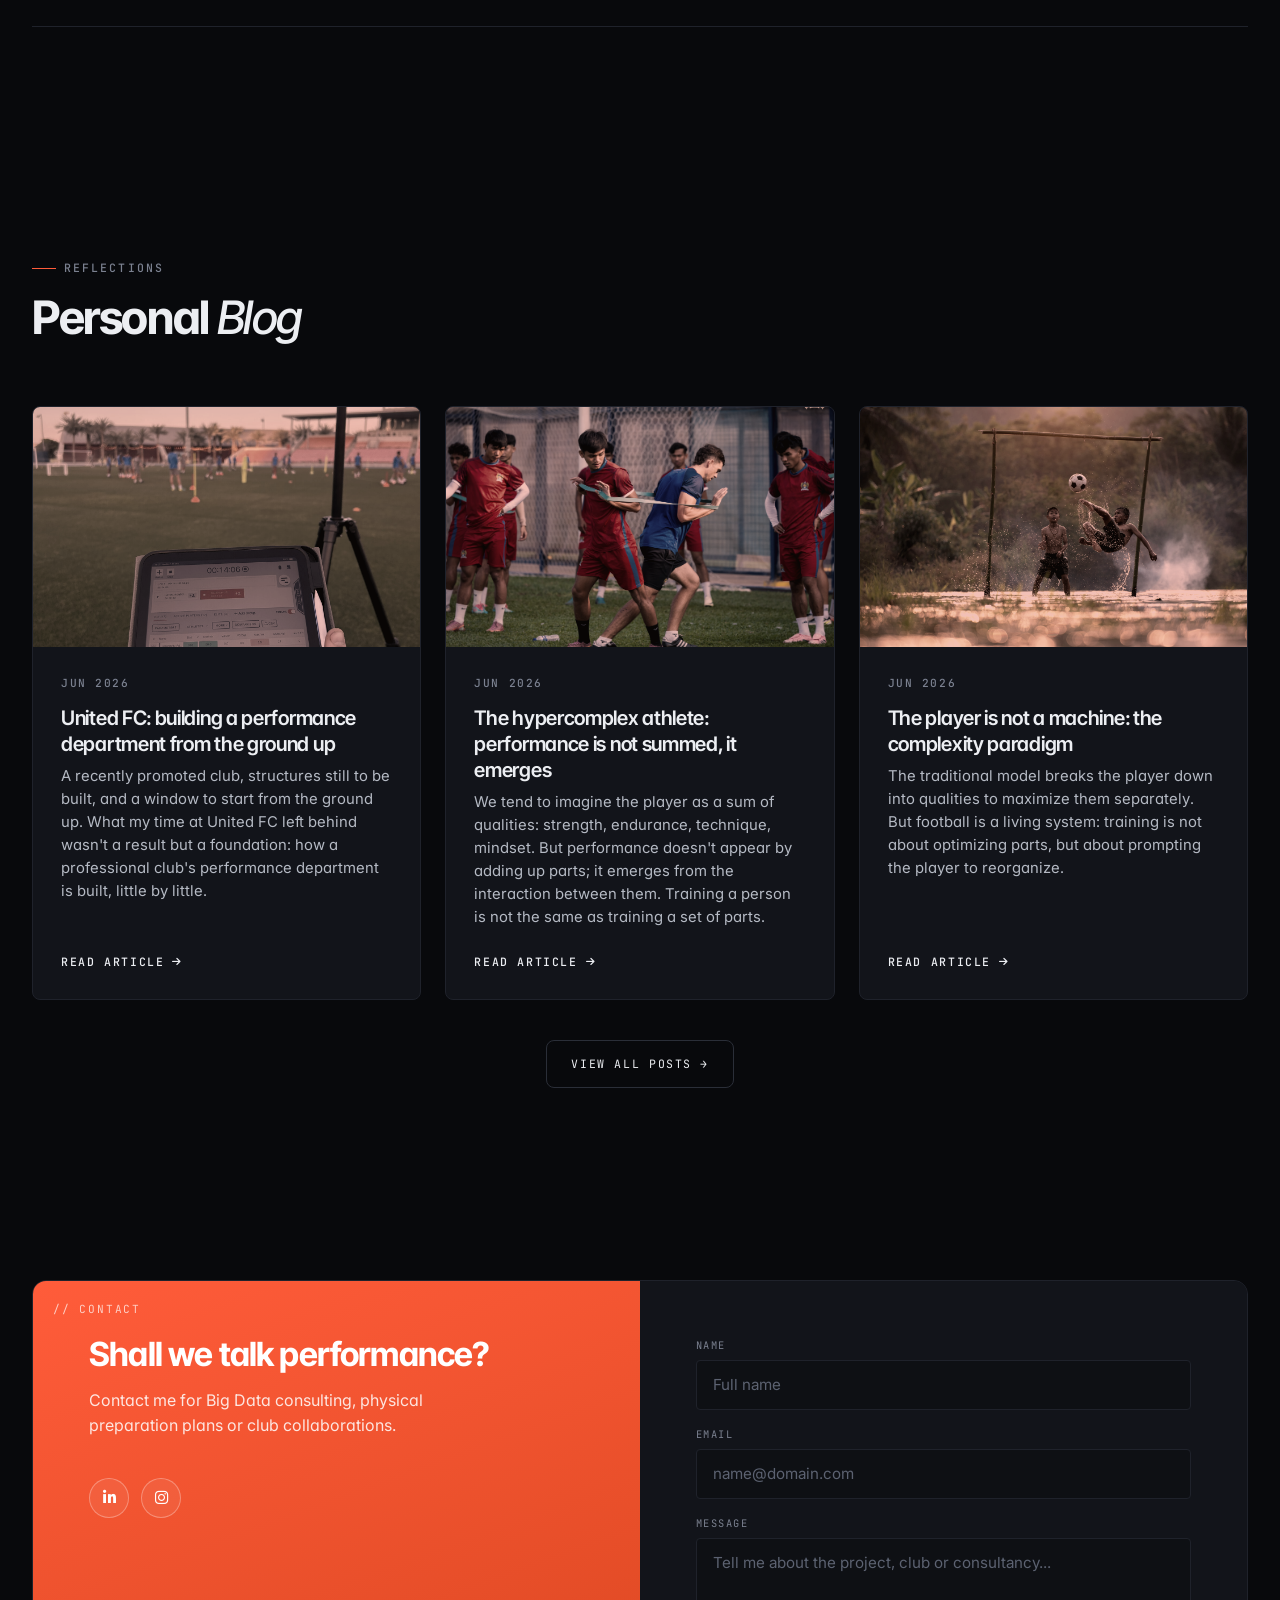
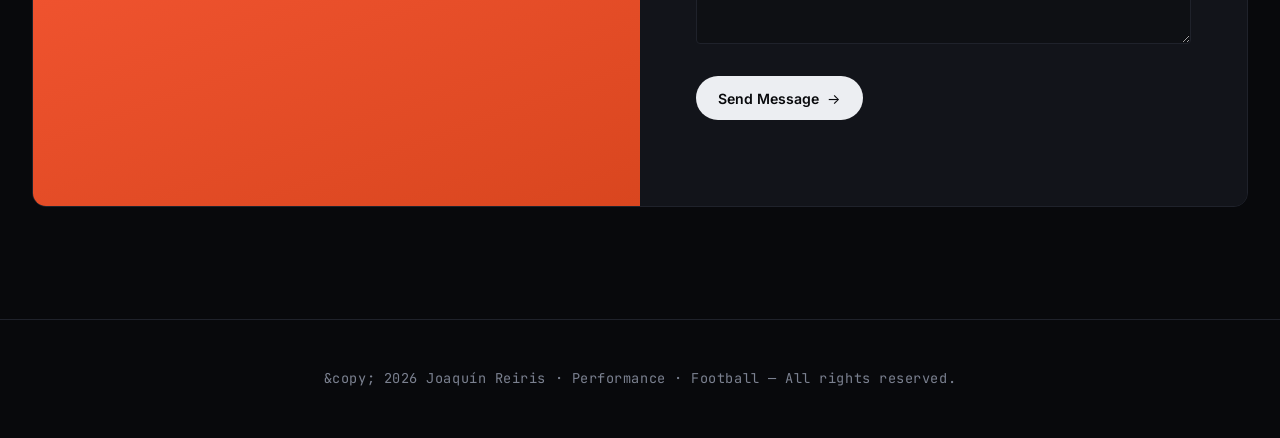
==== commit 9011417f: "Home: kicker FILOSOFÍA + nueva cita "Ciencia, sentido común y humanidad" (ES/EN/PT) Co-Authored-By: " ====
--- a/index.html
+++ b/index.html
@@ -202,7 +202,7 @@
         <div class="parallax-overlay"></div>
         <div class="container">
             <blockquote data-aos="fade-up" data-i18n="quote.text">
-                El análisis de datos no sustituye al ojo del entrenador — lo complementa, para tomar decisiones con evidencia.
+                Ciencia, sentido común y humanidad.
             </blockquote>
         </div>
     </section>
--- a/redesign.css
+++ b/redesign.css
@@ -1119,7 +1119,7 @@
   border-left: 2px solid var(--primary);
 }
 blockquote::before {
-  content: "Tesis · 02";
+  content: "Filosofía";
   display: block;
   font-family: var(--font-mono);
   font-size: 0.72rem;
